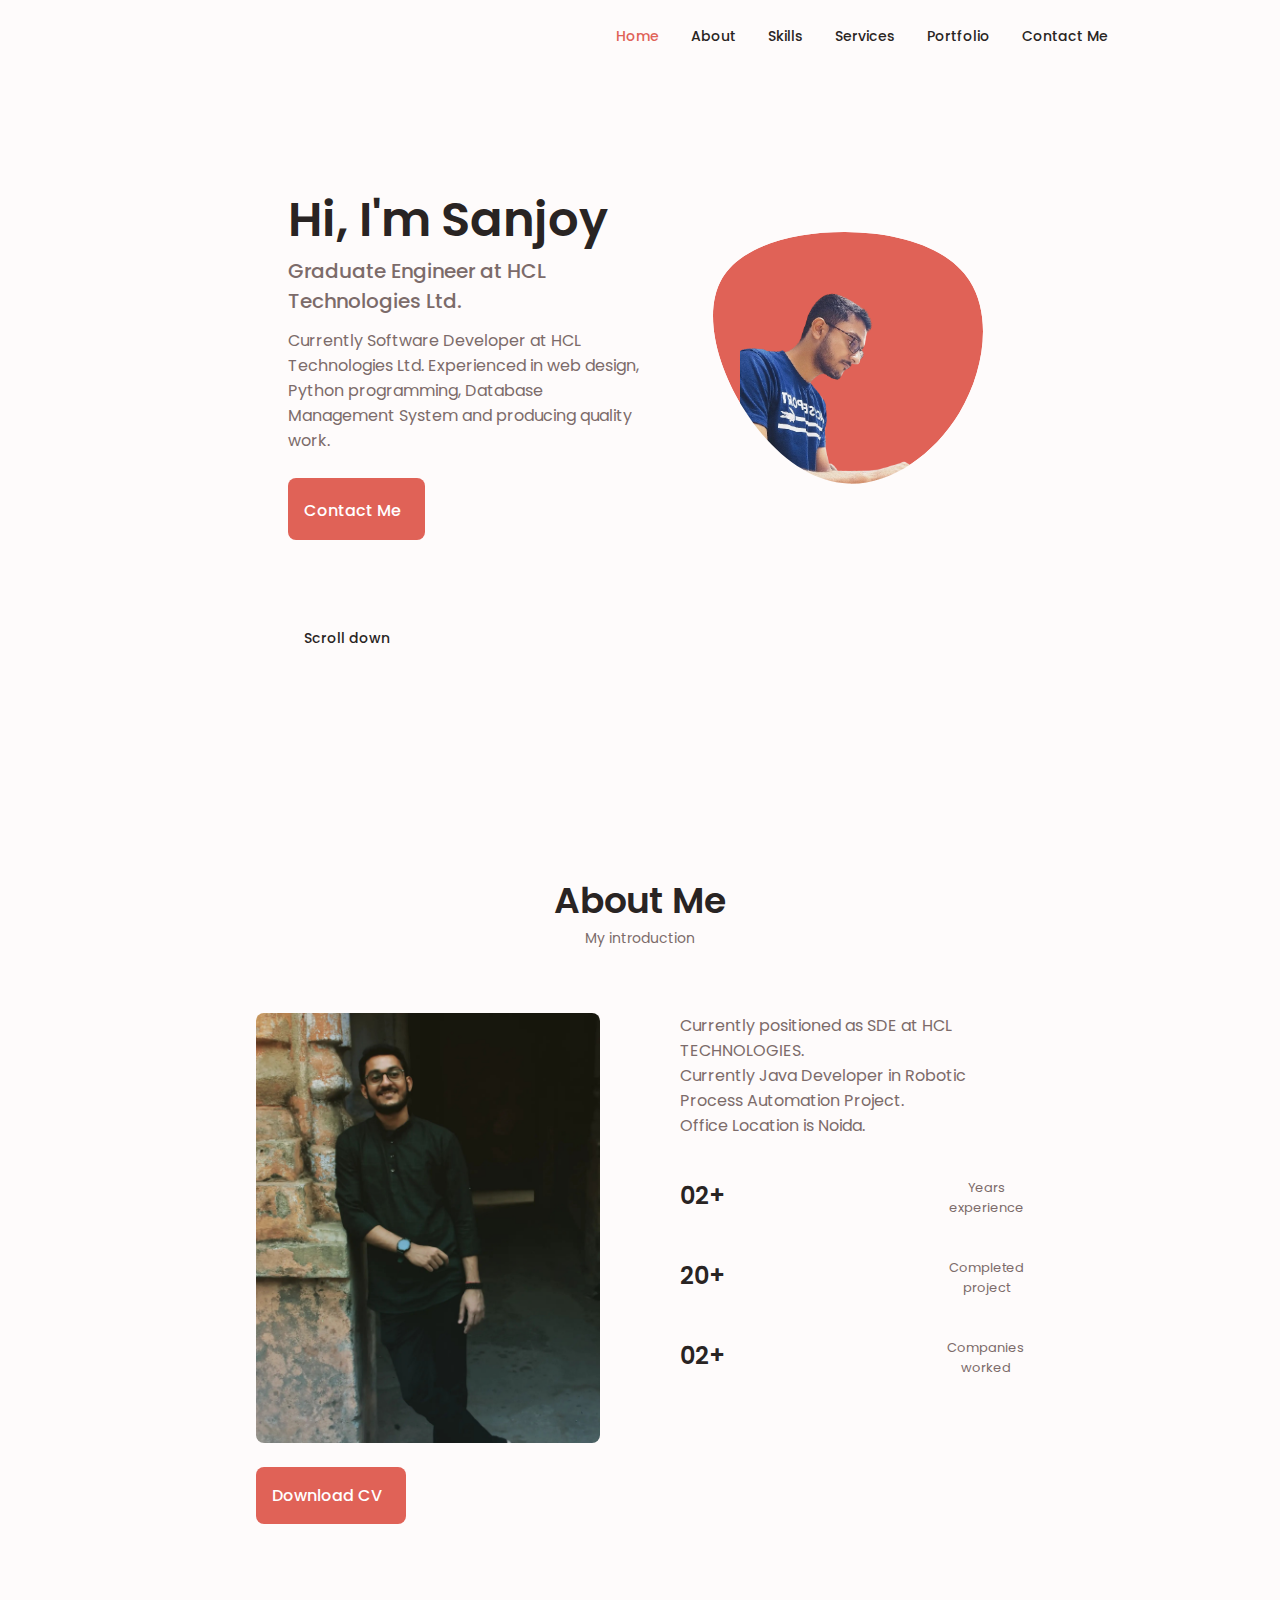
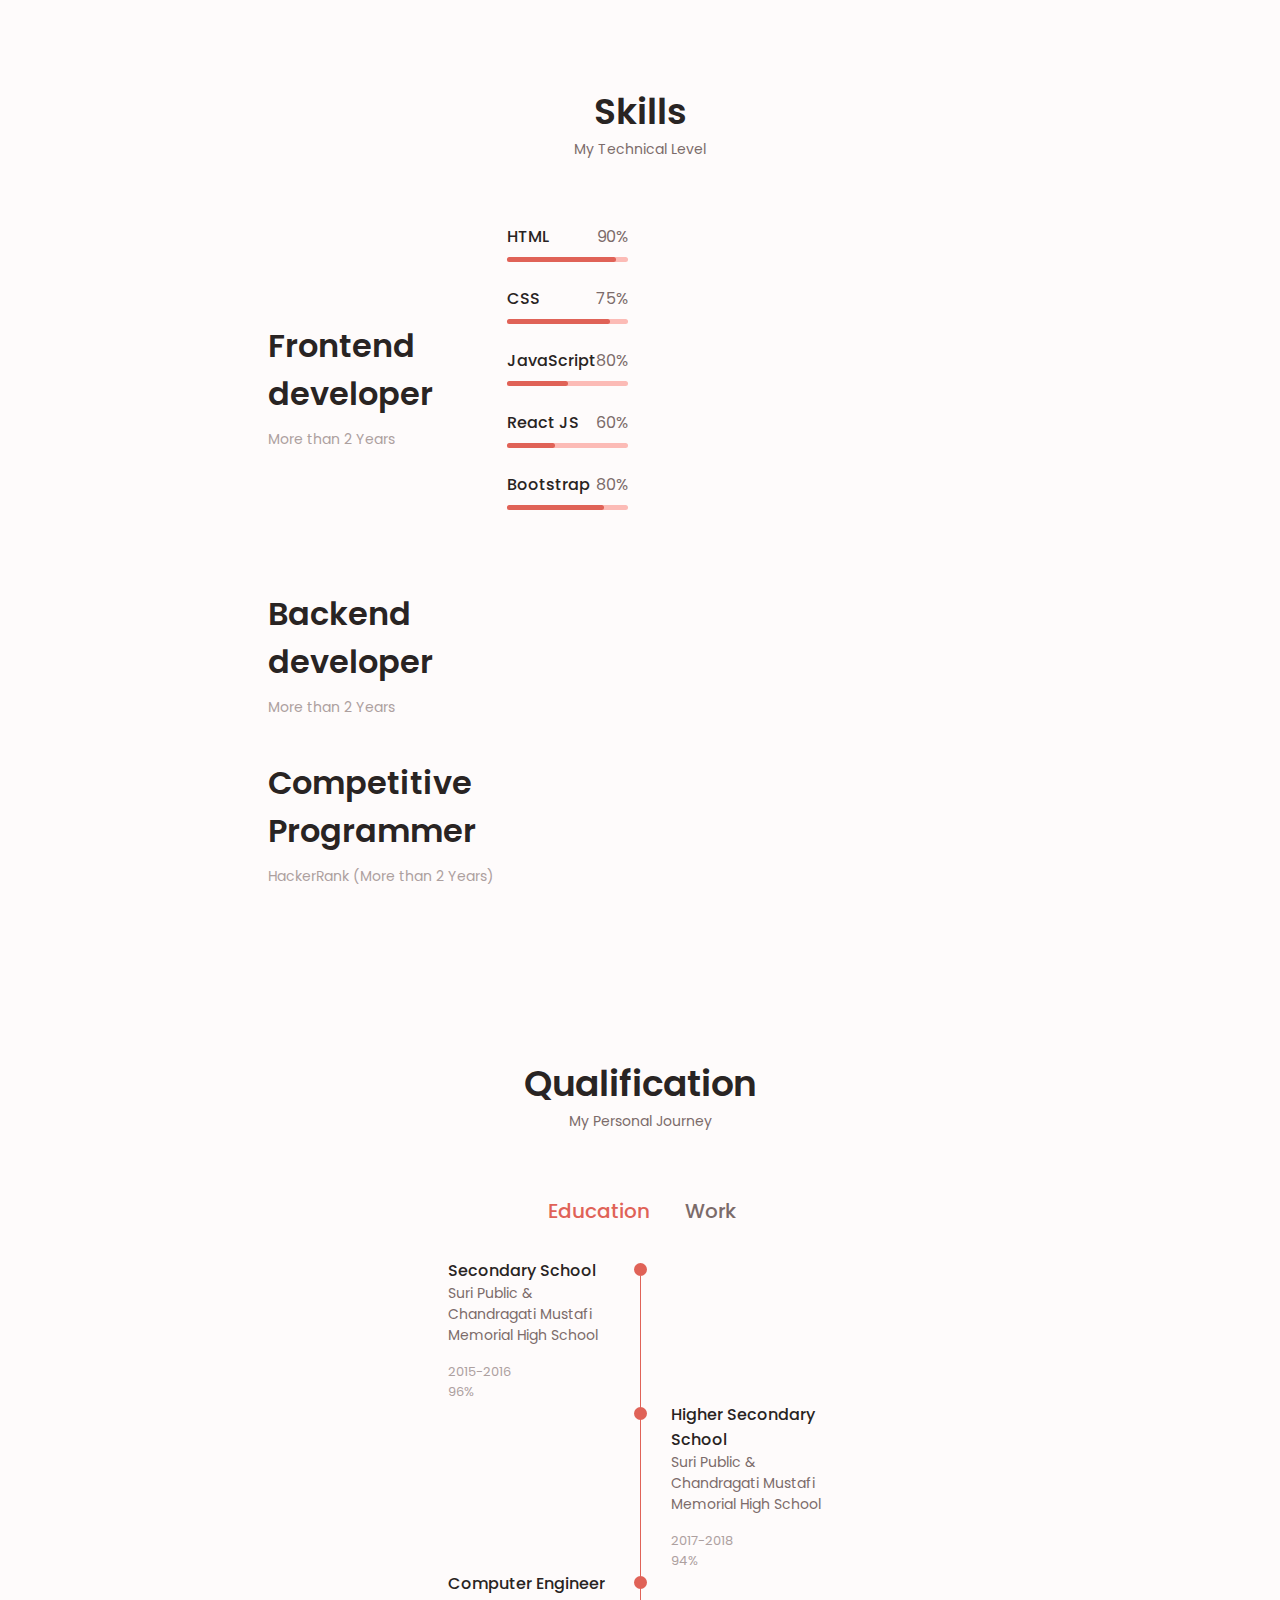
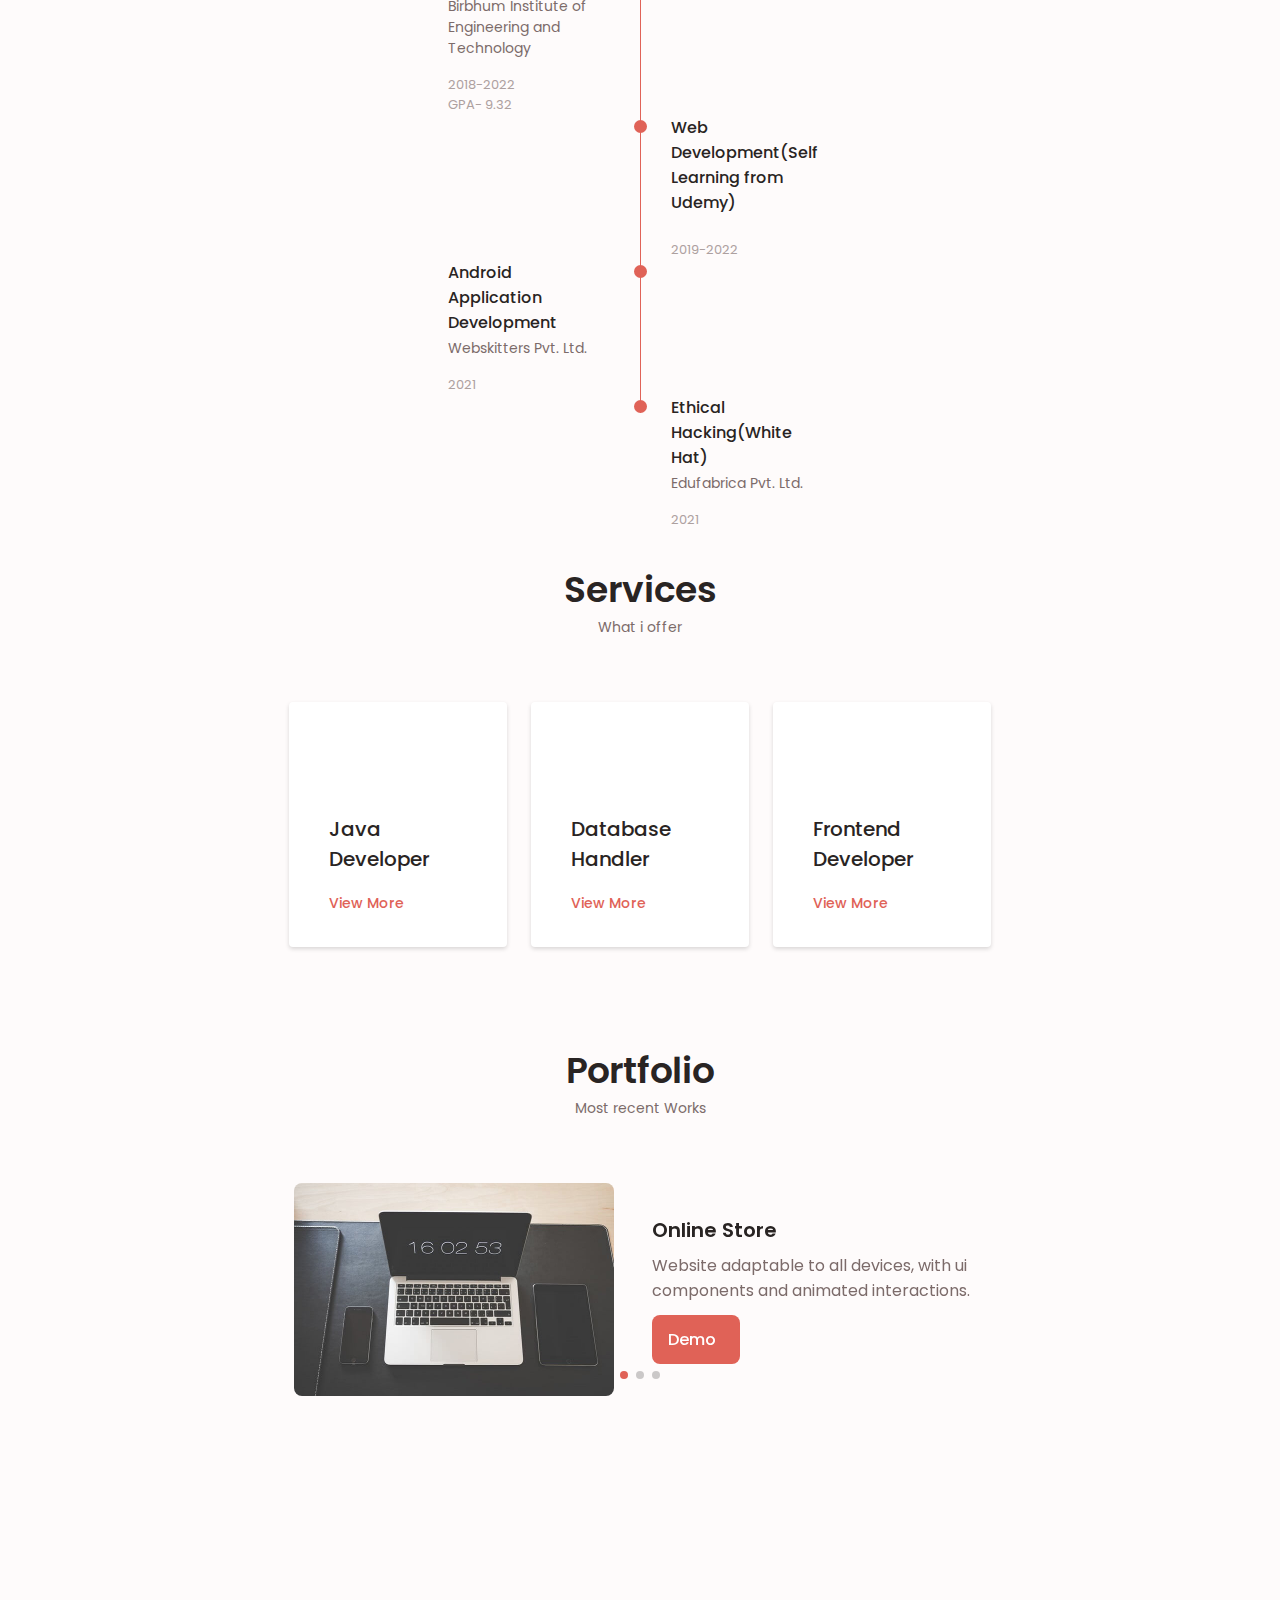
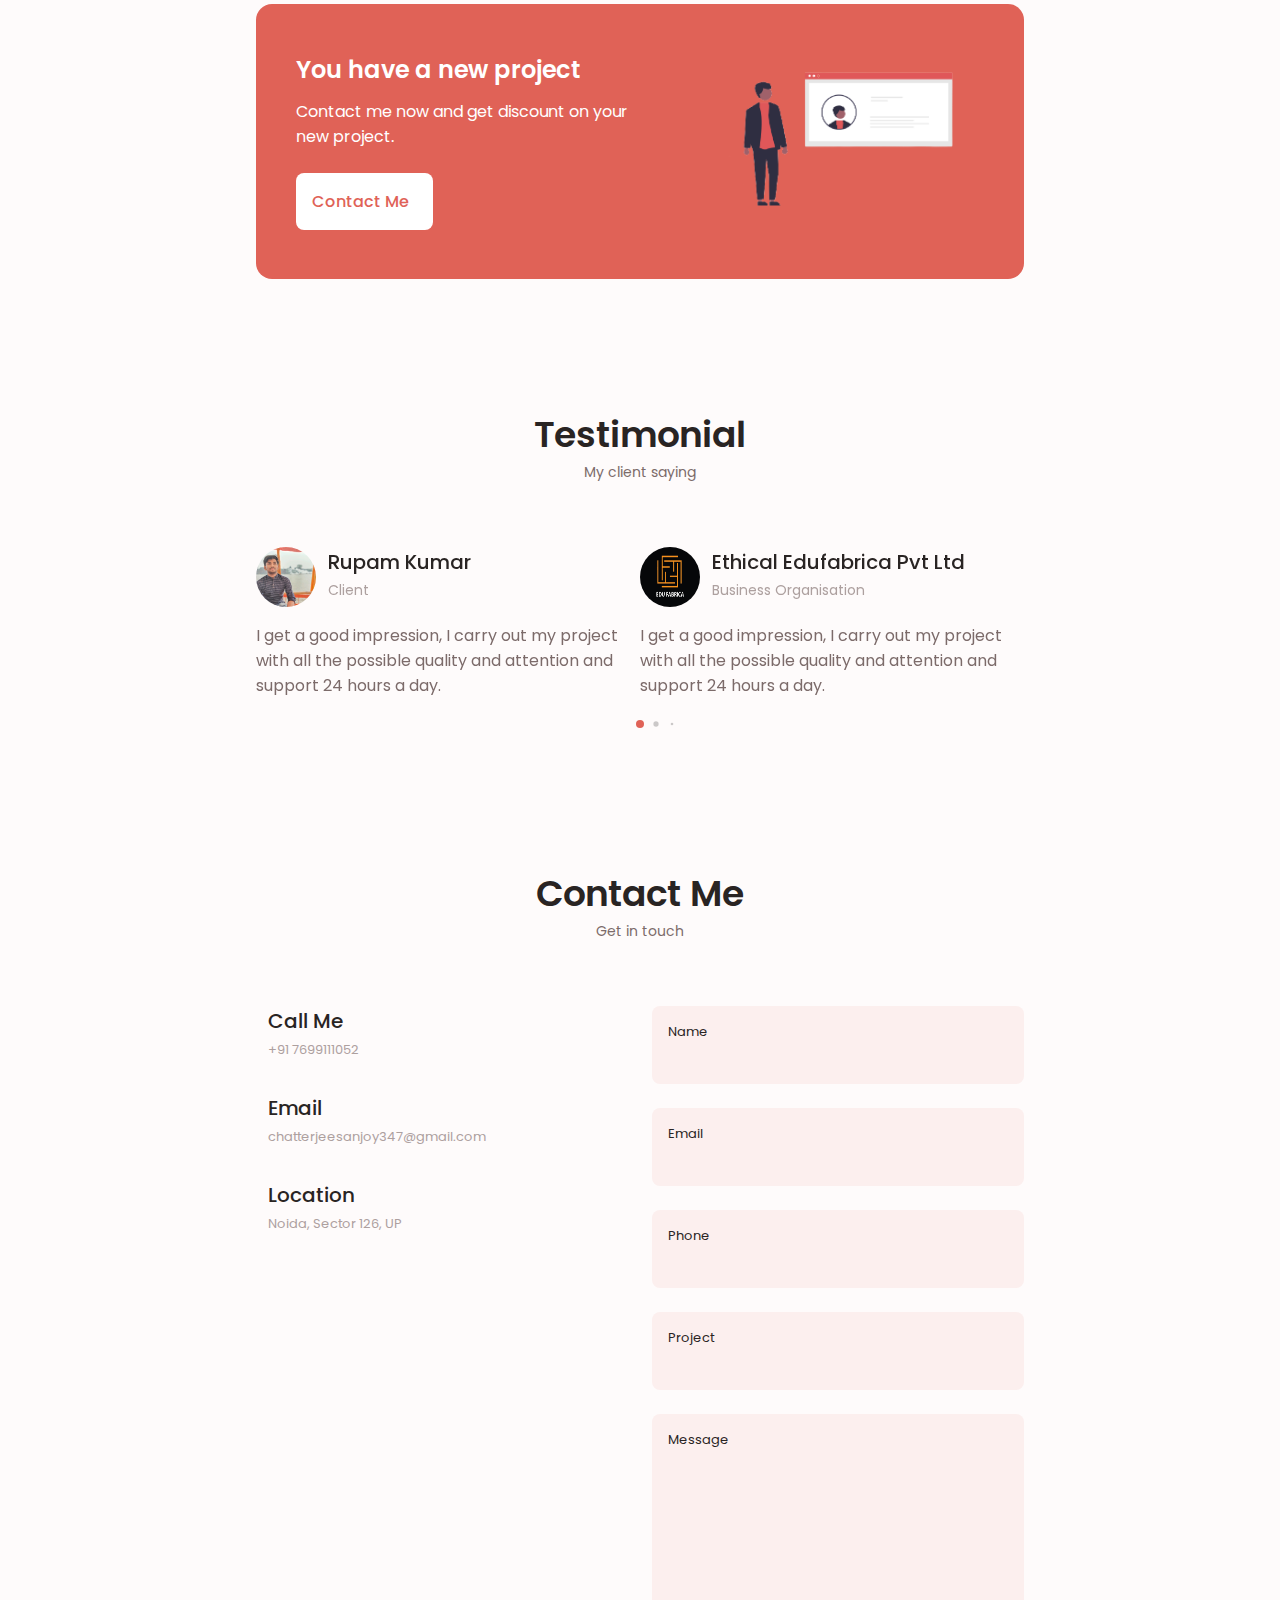
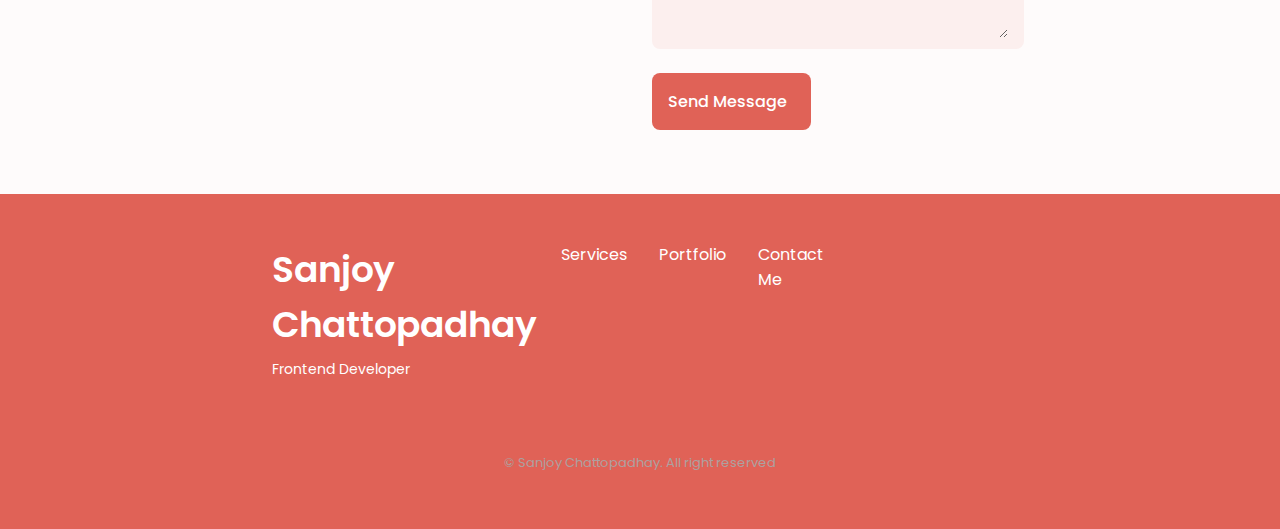
==== index.html @ 33c77e3b "Update index.html" ====
<!DOCTYPE html>
<html lang="en">

<head>
  <meta charset="UTF-8">
  <meta name="viewport" content="width=device-width, initial-scale=1.0">

  <!--==================== UNICONS ====================-->

  <link rel="stylesheet" href="https://unicons.iconscout.com/release/v4.0.0/css/line.css">
  <!--==================== SWIPER CSS ====================-->
  <link rel="stylesheet" href="CSS/swiper-bundle.min.css">

  <!--==================== CSS ====================-->
  <link rel="stylesheet" href="CSS/style.css  ">

  <title>Sanjoy || Portfolio</title>
  <link rel="apple-touch-icon" sizes="180x180" href="/apple-touch-icon.png">
  <link rel="icon" type="image/png" sizes="32x32" href="/favicon-32x32.png">
  <link rel="icon" type="image/png" sizes="16x16" href="/favicon-16x16.png">
  <link rel="manifest" href="/site.webmanifest">
  <link rel="icon" type="image/x-icon" href="Img/favicon2.png">

</head>

<body>
  <!--==================== HEADER ====================-->
  <header class="header" id="header">
    <nav class="nav container">
      <a href="#" class="nav__logo"></a>

      <div class="nav__menu" id="nav-menu">
        <ul class="nav__list grid">
          <li class="nav__item">
            <a href="#home" class="nav__link active-link">
              <i class="uil uil-estate nav__icon"></i>Home
            </a>
          </li>
          <li class="nav__item">
            <a href="#about" class="nav__link">
              <i class="uil uil-user nav__icon"></i>About
            </a>
          </li>
          <li class="nav__item">
            <a href="#skills" class="nav__link">
              <i class="uil uil-file-alt nav__icon"></i>Skills
            </a>
          </li>
          <li class="nav__item">
            <a href="#services" class="nav__link">
              <i class="uil uil-briefcase-alt nav__icon"></i>Services
            </a>
          </li>
          <li class="nav__item">
            <a href="#portfolio" class="nav__link">
              <i class="uil uil-scenery nav__icon"></i> Portfolio
            </a>
          </li>
          <li class="nav__item">
            <a href="#contact" class="nav__link">
              <i class="uil uil-message nav__icon"></i>Contact Me
            </a>
          </li>
        </ul>
        <i class="uil uil-times nav__close" id="nav-close"></i>
      </div>
      <div class="nav__btns">
        <!--Theme change button-->
        <i class="uil uil-moon change-theme" id="theme-button"></i>

        <div class="nav__toggle" id="nav-toggle">
          <i class="uil uil-apps"></i>
        </div>
      </div>
    </nav>

  </header>

  <!--==================== MAIN ====================-->
  <main class="main">
    <!--==================== HOME ====================-->
    <section class="home section" id="home">
      <div class="home__container container grid">
        <div class="home__content grid">
          <div class="home__social">
            <a href="https://www.linkedin.com/in/sanjay-chattopadhyay-390b3a1a6/" target="_blank" class="home__social-icon">
              <i class="uil uil-linkedin-alt"></i>
            </a>

            <a href="https://github.com/Sanjoy-Chattopadhay" target="_blank" class="home__social-icon">
              <i class="uil uil-github-alt"></i>
            </a>
            <a href="https://www.facebook.com/abhik.chattopadhyay.14/" target="_blank" class="home__social-icon">
              <i class="uil uil-facebook"></i>
            </a>
            <a href="https://www.instagram.com/sanjoy_chatterjii/" target="_blank" class="home__social-icon">
              <i class="uil uil-instagram"></i>
            </a>
          </div>

          <div class="home__img">
            <svg class="home__blob" viewBox="0 0 200 187" xmlns="http://www.w3.org/2000/svg" xmlns:xlink="http://www.w3.org/1999/xlink">
              <mask id="mask0" mask-type="alpha">
                <path d="M190.312 36.4879C206.582 62.1187 201.309 102.826 182.328 134.186C163.346 165.547
                                    130.807 187.559 100.226 186.353C69.6454 185.297 41.0228 161.023 21.7403 129.362C2.45775
                                    97.8511 -7.48481 59.1033 6.67581 34.5279C20.9871 10.1032 59.7028 -0.149132 98
                                    0.00163737C136.23 0.303176 174.193 10.857 190.312 36.4879Z" />
              </mask>
              <g mask="url(#mask0)">
                <path d="M190.312 36.4879C206.582 62.1187 201.309 102.826 182.328 134.186C163.346
                                    165.547 130.807 187.559 100.226 186.353C69.6454 185.297 41.0228 161.023 21.7403
                                    129.362C2.45776 97.8511 -7.48481 59.1033 6.67581 34.5279C20.9871 10.1032 59.7028
                                    -0.149132 97.9666 0.00163737C136.23 0.303176 174.193 10.857 190.312 36.4879Z" />
                <image class="home__blob-img" x='20' y='20' href="Img/dp2.png" />
              </g>
            </svg>
          </div>

          <div class="home__data">
            <h1 class="home__title">Hi, I'm Sanjoy</h1>
            <h3 class="home__subtitle">Graduate Engineer at HCL Technologies Ltd.</h3>

            <p class="home__descriotion">Currently Software Developer at HCL Technologies Ltd. Experienced in web design, Python programming, Database Management
              System and producing quality work.</p>
            <br>
            <a href="#contact" class="button button-flex">
              Contact Me<i class="uil uil-message button__icon"></i>
            </a>
          </div>
        </div>

        <div class="home__scroll">
          <a href="#about" class="home__scroll-button button--flex">
            <i class="uil uil-mouse-alt home__scroll-mouse"></i>
            <span class="home__scroll-name">Scroll down</span>
            <i class="uil uil-arrow-down home__scroll-arrow"></i>

          </a>
        </div>

      </div>
    </section>

    <!--==================== ABOUT ====================-->
    <section class="about section" id="about">

      <section class="about section" id="about">
        <h2 class="section__title">About Me</h2>
        <span class="section__subtitle">My introduction</span>

        <div class="about__container container grid">
          <img src="Img/dp4.png" alt="" class="about__img">

          <div class="about__data">

            <p class="about__description">Currently positioned as SDE at <a href: https://www.hcltech.com />HCL TECHNOLOGIES.</a>
              <br>
              Currently Java Developer in Robotic Process Automation Project.
              <br>
              Office Location is Noida.



            </p>
            <!--
                      <p class="about__description"></p>
                      <p class="about__description"></p>
                        <p class="about__description">Experienced in Web development, with extensive knowledge and experience, working in
                            web technologies, Python Programming, C++ programming, Database Manegement System like SQL eg: Oracle, MySQL and noSQL e.g: MongoDB and Ui / Ux design,
                            delivering quality work.</p> -->

            <div class="about__info">
              <span class="about__info-title">02+</span>
              <span class="about__info-name">Years <br> experience</span>
            </div>

            <div class="about__info">
              <span class="about__info-title">20+</span>
              <span class="about__info-name">Completed <br> project</span>
            </div>

            <div class="about__info">
              <span class="about__info-title">02+</span>
              <span class="about__info-name">Companies <br> worked</span>
            </div>
          </div>

          <div class="about__buttons">
            <a download="" href="https://rxresu.me/r/v4nzo5" class="button button--flex">
              Download CV<i class="uil uil-download-alt button__icon"></i>
            </a>
          </div>
        </div>
      </section>


    </section>

    <!--==================== SKILLS ====================-->
    <section class="skills section" id="skills">
      <h2 class="section__title">Skills</h2>
      <span class="section__subtitle">My Technical Level</span>

      <div class="skills__container container grid">
        <div>
          <!--==================== SKILLS 1 ====================-->
          <div class="skills__content skills__open">
            <div class="skills__header">
              <i class="uil uil-brackets-curly skills__icon"></i>

              <div>
                <h1 class="skills__titles">Frontend developer</h1>
                <span class="skills__subtitle">More than 2 Years</span>
              </div>

              <i class="uil uil-angle-down skills__arrow"></i>

              <div class="skills__list grid">
                <div class="skills__data">
                  <div class="skills__titles">
                    <h3 class="skills__name">HTML</h3>
                    <span class="skills__number">90%</span>
                  </div>
                  <div class="skills__bar">
                    <span class="skills__percentage skills__html"></span>
                  </div>
                </div>

                <div class="skills__data">
                  <div class="skills__titles">
                    <h3 class="skills__name">CSS</h3>
                    <span class="skills__number">75%</span>
                  </div>
                  <div class="skills__bar">
                    <span class="skills__percentage skills__css"></span>
                  </div>
                </div>

                <div class="skills__data">
                  <div class="skills__titles">
                    <h3 class="skills__name">JavaScript</h3>
                    <span class="skills__number">80%</span>
                  </div>
                  <div class="skills__bar">
                    <span class="skills__percentage skills__js"></span>
                  </div>
                </div>

                <div class="skills__data">
                  <div class="skills__titles">
                    <h3 class="skills__name">React JS</h3>
                    <span class="skills__number">60%</span>
                  </div>
                  <div class="skills__bar">
                    <span class="skills__percentage skills__react"></span>
                  </div>
                </div>

                <div class="skills__data">
                  <div class="skills__titles">
                    <h3 class="skills__name">Bootstrap</h3>
                    <span class="skills__number">80%</span>
                  </div>
                  <div class="skills__bar">
                    <span class="skills__percentage skills__bootstrap"></span>
                  </div>
                </div>
              </div>
            </div>
          </div>

          <!--==================== SKILLS 2 ====================-->
          <div class="skills__content skills__close">
            <div class="skills__header">
              <i class="uil uil-server-network skills__icon"></i>

              <div>
                <h1 class="skills__titles">Backend developer</h1>
                <span class="skills__subtitle">More than 2 Years</span>
              </div>

              <i class="uil uil-angle-down skills__arrow"></i>

              <div class="skills__list grid">
                <div class="skills__data">
                  <div class="skills__titles">
                    <h3 class="skills__name">Mongo DB</h3>
                    <span class="skills__number">90%</span>
                  </div>
                  <div class="skills__bar">
                    <span class="skills__percentage skills__php"></span>
                  </div>
                </div>

                <div class="skills__data">
                  <div class="skills__titles">
                    <h3 class="skills__name">Node JS(ejs)</h3>
                    <span class="skills__number">50%</span>
                  </div>
                  <div class="skills__bar">
                    <span class="skills__percentage skills__node"></span>
                  </div>
                </div>

                <div class="skills__data">
                  <div class="skills__titles">
                    <h3 class="skills__name">Python</h3>
                    <span class="skills__number">80%</span>
                  </div>
                  <div class="skills__bar">
                    <span class="skills__percentage skills__python"></span>
                  </div>
                </div>

                <div class="skills__data">
                  <div class="skills__titles">
                    <h3 class="skills__name">SQL</h3>
                    <span class="skills__number">80%</span>
                  </div>
                  <div class="skills__bar">
                    <span class="skills__percentage skills__sql"></span>
                  </div>
                </div>
              </div>
            </div>
          </div>

          <!--==================== SKILLS 3 ====================-->
          <div class="skills__content skills__close">
            <div class="skills__header">
              <i class="uil uil-swatchbook skills__icon"></i>

              <div>
                <h1 class="skills__titles">Competitive Programmer</h1>
                <span class="skills__subtitle">HackerRank (More than 2 Years)</span>
              </div>

              <i class="uil uil-angle-down skills__arrow"></i>

              <div class="skills__list grid">
                <div class="skills__data">
                  <div class="skills__titles">
                    <h3 class="skills__name">C</h3>
                    <span class="skills__number">80%</span>
                  </div>
                  <div class="skills__bar">
                    <span class="skills__percentage skills__figma"></span>
                  </div>
                </div>

                <div class="skills__data">
                  <div class="skills__titles">
                    <h3 class="skills__name">C++</h3>
                    <span class="skills__number">90%</span>
                  </div>
                  <div class="skills__bar">
                    <span class="skills__percentage skills__sketch"></span>
                  </div>
                </div>

                <div class="skills__data">
                  <div class="skills__titles">
                    <h3 class="skills__name">Java</h3>
                    <span class="skills__number">80%</span>
                  </div>
                  <div class="skills__bar">
                    <span class="skills__percentage skills__photoshop"></span>
                  </div>
                </div>

                <div class="skills__data">
                  <div class="skills__titles">
                    <h3 class="skills__name">Python</h3>
                    <span class="skills__number">70%</span>
                  </div>
                  <div class="skills__bar">
                    <span class="skills__percentage skills__adobexd"></span>
                  </div>
                </div>
              </div>
            </div>
          </div>

        </div>
      </div>


    </section>

    <!--==================== QUALIFICATION ====================-->
    <section class="qualification section">
      <h2 class="section__title">Qualification</h2>
      <span class="section__subtitle">My Personal Journey</span>

      <div class="qualification__container container">
        <div class="qualification__tabs">
          <div class="qualification__button button--flex qualification__active" data-target='#education'>
            <i class="uil uil-graduation-cap qualification__icon"></i>
            Education
          </div>

          <div class="qualification__button button--flex" data-target="#work">
            <i class="uil uil-briefcase-alt qualification__icon"></i>
            Work
          </div>
        </div>
        <div class="qualification__sections">
          <!--==================== QUALIFICATION CONTENT 1 ====================-->
          <div class="qualification__content qualification__active" data-content id="education">
            <!--==================== QUALIFICATION 1a ====================-->

            <div class="qualification__data">
              <div>
                <h3 class="qualification__title">Secondary School</h3>
                <span class="qualification__subtitle">Suri Public & Chandragati Mustafi Memorial High School</span>
                <div class="qualification__calender">
                  <i class="uil uil-calendar-alt"></i>
                  2015-2016
                  <br>
                  96%
                </div>
              </div>

              <div>
                <span class="qualification__rounder"></span>
                <span class="qualification__line"></span>
              </div>
            </div>

            <!--==================== QUALIFICATION 1b ====================-->

            <div class="qualification__data">
              <div></div>

              <div>
                <span class="qualification__rounder"></span>
                <span class="qualification__line"></span>
              </div>

              <div>
                <h3 class="qualification__title">Higher Secondary School</h3>
                <span class="qualification__subtitle">Suri Public & Chandragati Mustafi Memorial High School</span>
                <div class="qualification__calender">
                  <i class="uil uil-calendar-alt"></i>
                  2017-2018
                  <br>
                  94%
                </div>

              </div>


            </div>

            <!--==================== QUALIFICATION 1c ====================-->

            <div class="qualification__data">
              <div>
                <h3 class="qualification__title">Computer Engineer</h3>
                <span class="qualification__subtitle">Birbhum Institute of Engineering and Technology</span>
                <div class="qualification__calender">
                  <i class="uil uil-calendar-alt"></i>
                  2018-2022
                  <br>
                  GPA- 9.32
                </div>
              </div>

              <div>
                <span class="qualification__rounder"></span>
                <span class="qualification__line"></span>
              </div>
            </div>
            <!--==================== QUALIFICATION 2 ====================-->
            <div class="qualification__data">
              <div></div>

              <div>
                <span class="qualification__rounder"></span>
                <span class="qualification__line"></span>
              </div>

              <div>
                <h3 class="qualification__title">Web Development(Self Learning from Udemy)</h3>
                <span class="qualification__subtitle"></span>
                <div class="qualification__calender">
                  <i class="uil uil-calendar-alt"></i>
                  2019-2022
                </div>
              </div>


            </div>

            <!--==================== QUALIFICATION 3 ====================-->
            <div class="qualification__data">
              <div>
                <h3 class="qualification__title">Android Application Development</h3>
                <span class="qualification__subtitle">Webskitters Pvt. Ltd.</span>
                <div class="qualification__calender">
                  <i class="uil uil-calendar-alt"></i>
                  2021
                </div>
              </div>

              <div>
                <span class="qualification__rounder"></span>
                <span class="qualification__line"></span>
              </div>
            </div>

            <!--==================== QUALIFICATION 4 ====================-->
            <div class="qualification__data">
              <div></div>

              <div>
                <span class="qualification__rounder"></span>
                <!--<span class="qualification__line"></span>-->
              </div>

              <div>
                <h3 class="qualification__title">Ethical Hacking(White Hat)</h3>
                <span class="qualification__subtitle">Edufabrica Pvt. Ltd.</span>
                <div class="qualification__calender">
                  <i class="uil uil-calendar-alt"></i>
                  2021
                </div>
              </div>


            </div>
          </div>

          <!--==================== QUALIFICATION CONTENT 2 ====================-->
          <div class="qualification__content" data-content id="work">
            <!--==================== QUALIFICATION 1 ====================-->
            <div class="qualification__data">
              <div>
                <h3 class="qualification__title">Freelancer</h3>
                <span class="qualification__subtitle">("Seft Financed")</span>
                <div class="qualification__calender">
                  <i class="uil uil-calendar-alt"></i>
                  2019-2021
                </div>
              </div>

              <div>
                <span class="qualification__rounder"></span>
                <span class="qualification__line"></span>
              </div>
            </div>
            <!--==================== QUALIFICATION 2 ====================-->
            <div class="qualification__data">
              <div></div>

              <div>
                <span class="qualification__rounder"></span>
                <span class="qualification__line"></span>
              </div>

              <div>
                <h3 class="qualification__title">Web Developer</h3>
                <span class="qualification__subtitle">UpWork Project</span>
                <div class="qualification__calender">
                  <i class="uil uil-calendar-alt"></i>
                  2021
                </div>
              </div>


            </div>

            <!--==================== QUALIFICATION 3 ====================-->
            <div class="qualification__data">
              <div>
                <h3 class="qualification__title">Teaching Intern</h3>
                <span class="qualification__subtitle">JYCSM, Suri</span>
                <div class="qualification__calender">
                  <i class="uil uil-calendar-alt"></i>
                  2021
                </div>
              </div>

              <div>
                <span class="qualification__rounder"></span>
                <span class="qualification__line"></span>
              </div>
            </div>
            <!--==================== QUALIFICATION 4 ====================-->
            <div class="qualification__data">
              <div></div>

              <div>
                <span class="qualification__rounder"></span>
                <span class="qualification__line"></span>
              </div>

              <div>
                <h3 class="qualification__title">HCL Technologies</h3>
                <span class="qualification__subtitle">SDE</span>
                <div class="qualification__calender">
                  <i class="uil uil-calendar-alt"></i>
                  2022
                </div>
              </div>


            </div>





          </div>
        </div>
      </div>
    </section>

    <!--==================== SERVICES ====================-->
    <section class="services sect ion" id="services">
      <h2 class="section__title">Services</h2>
      <span class="section__subtitle">What i offer</span>

      <div class="services__container container grid">
        <!--==================== SERVICES 1 ====================-->
        <!-- <div class="services__content">
          <div>
            <i class="uil uil-web-grid services__icon"></i>
            <h3 class="services__title">Ui/Ux <br> Designer</h3>
          </div>

          <span class="button button--flex button--small button--link services__button">
            View More
            <i class="uil uil-arrow-right button__icon"></i>
          </span>

          <div class="services__modal">
            <div class="services__modal-content">
              <h4 class="services__modal-title">Ui/Ux <br> Designer</h4>
              <i class="uil uil-times services__modal-close"></i>

              <ul class="services__modal-services grid">
                <li class="services__modal-service">
                  <i class="uil uil-check-circle services__modal-icon"></i>
                  <p>I develop the user interface.</p>
                </li>

                <li class="services__modal-service">
                  <i class="uil uil-check-circle services__modal-icon"></i>
                  <p>Web page development.</p>
                </li>

                <li class="services__modal-service">
                  <i class="uil uil-check-circle services__modal-icon"></i>
                  <p>I manage Database and Servers</p>
                </li>

                <li class="services__modal-service">
                  <i class="uil uil-check-circle services__modal-icon"></i>
                  <p>I make wireframes for websites and Applications</p>
                </li>
              </ul>
            </div>
          </div>
        </div> -->


        

                <!--==================== SERVICES 1 ====================-->

<div class="services__content">
  <div>
    <i class="uil uil-pen services__icon"></i>
    <h3 class="services__title">Java <br> Developer</h3>
  </div>

  <span class="button button--flex button--small button--link services__button">
    View More
    <i class="uil uil-arrow-right button__icon"></i>
  </span>

  <div class="services__modal">
    <div class="services__modal-content">
      <h4 class="services__modal-title">Java <br> Developer</h4>
      <i class="uil uil-times services__modal-close"></i>

      <ul class="services__modal-services grid">
        <li class="services__modal-service">
          <i class="uil uil-check-circle services__modal-icon"></i>
          <p>I am a Spring boot developer</p>
        </li>

        <li class="services__modal-service">
          <i class="uil uil-check-circle services__modal-icon"></i>
          <p>Know J2EE development as well as Dynamic Web Projects.</p>
        </li>

        <li class="services__modal-service">
          <i class="uil uil-check-circle services__modal-icon"></i>
          <p>I create CRUD Applications with Maven dependencies</p>
        </li>

        <li class="services__modal-service">
          <i class="uil uil-check-circle services__modal-icon"></i>
          <p>I deploy with docker, jboss, tomcat for deployment.</p>
        </li>
      </ul>
    </div>
  </div>
</div>
        <!--==================== SERVICES 2 ====================-->
        <div class="services__content">
          <div>
            <i class="uil uil-web-grid services__icon"></i>
            <h3 class="services__title">Database <br> Handler</h3>
          </div>

          <span class="button button--flex button--small button--link services__button">
            View More
            <i class="uil uil-arrow-right button__icon"></i>
          </span>

          <div class="services__modal">
            <div class="services__modal-content">
              <h4 class="services__modal-title">Database <br> Handler</h4>
              <i class="uil uil-times services__modal-close"></i>

              <ul class="services__modal-services grid">
                <li class="services__modal-service">
                  <i class="uil uil-check-circle services__modal-icon"></i>
                  <p>I create Stored Procedures.</p>
                </li>

                <li class="services__modal-service">
                  <i class="uil uil-check-circle services__modal-icon"></i>
                  <p>Know Hybernate and JP to POJ conversion using Rest.</p>
                </li>

                <li class="services__modal-service">
                  <i class="uil uil-check-circle services__modal-icon"></i>
                  <p>I manage Database and Servers</p>
                </li>

              </ul>
            </div>
          </div>
        </div>

        <!--==================== SERVICES 3 ====================-->
        <div class="services__content">
          <div>
            <i class="uil uil-arrow services__icon"></i>
            <h3 class="services__title">Frontend <br> Developer</h3>
          </div>

          <span class="button button--flex button--small button--link services__button">
            View More
            <i class="uil uil-arrow-right button__icon"></i>
          </span>

          <div class="services__modal">
            <div class="services__modal-content">
              <h4 class="services__modal-title">Frontend <br> Developer</h4>
              <i class="uil uil-times services__modal-close"></i>

              <ul class="services__modal-services grid">
                <li class="services__modal-service">
                  <i class="uil uil-check-circle services__modal-icon"></i>
                  <p>I develop the user interface.</p>
                </li>

                <li class="services__modal-service">
                  <i class="uil uil-check-circle services__modal-icon"></i>
                  <p>Web page development.</p>
                </li>

                <li class="services__modal-service">
                  <i class="uil uil-check-circle services__modal-icon"></i>
                  <p>I manage Database and Servers</p>
                </li>

                <li class="services__modal-service">
                  <i class="uil uil-check-circle services__modal-icon"></i>
                  <p>I make wireframes for websites and Applications</p>
                </li>
              </ul>
            </div>
          </div>
        </div>


<!--==================== SERVICES END====================-->

      </div>

    </section>

    <!--==================== PORTFOLIO ====================-->
    <section class="portfolio section" id="portfolio">
      <h2 class="section__title">Portfolio</h2>
      <span class="section__subtitle">Most recent Works</span>

      <div class="portfolio__container container swiper mySwiper">
        <div class="swiper-wrapper">

          <!--==================== PORTFOLIO 3 ====================-->
          <div class="portfolio__content grid swiper-slide">
            <img src="Img/portfolio3.jpg" alt="" class="portfolio__img">

            <div class="portfolio__data">
              <h3 class="portfolio__title">Online Store</h3>
              <p class="portfolio__description">Website adaptable to all devices, with ui components and
                animated interactions.</p>
              <a href="#" class="button button--flex button--small portfolio__button">
                Demo
                <i class="uil uil-arrow-right button__icon"></i>
              </a>

            </div>
          </div>
          <!--==================== PORTFOLIO 1 ====================-->

          <div class="portfolio__content grid swiper-slide">
            <img src="Img/portfolio1.jpg" alt="" class="portfolio__img">

            <div class="portfolio__data">
              <h3 class="portfolio__title">Morden Website</h3>
              <p class="portfolio__description">Website adaptable to all devices, with ui components and
                animated interactions.</p>
              <a href="#" class="button button--flex button--small portfolio__button">
                Demo
                <i class="uil uil-arrow-right button__icon"></i>
              </a>

            </div>
          </div>

          <!--==================== PORTFOLIO 2 ====================-->
          <div class="portfolio__content grid swiper-slide">
            <img src="Img/portfolio2.jpg" alt="" class="portfolio__img">

            <div class="portfolio__data">
              <h3 class="portfolio__title">Brand Design</h3>
              <p class="portfolio__description">Website adaptable to all devices, with ui components and
                animated interactions.</p>
              <a href="#" class="button button--flex button--small portfolio__button">
                Demo
                <i class="uil uil-arrow-right button__icon"></i>
              </a>

            </div>
          </div>


        </div>

        <!--Add Arrows-->
        <div class="swiper-button-next">
          <i class="uil uil-angle-right-b swiper-portfolio-icon"></i>
        </div>
        <div class="swiper-button-prev">
          <i class="uil uil-angle-left-b swiper-portfolio-icon"></i>
        </div>

        <!--Add Pagination-->
        <div class="swiper-pagination"></div>
      </div>
    </section>

    <!--==================== PROJECT IN MIND ====================-->
    <section class="project section">
      <div class="project__bg">
        <div class="project__container container grid">
          <div class="project___data">
            <h2 class="project__title">You have a new project</h2>
            <p class="project__description">Contact me now and get discount on your new project.</p>
            <a href="#contact" class="button button--flex button--white">
              Contact Me
              <i class="uil uil-message project__icon button__icon"></i>
            </a>
          </div>

          <img src="Img/project.png" alt="" class="project__img">
          <br>
        </div>
      </div>

    </section>

    <!--==================== TESTIMONIAL ====================-->
    <section class="testimonial section">
      <h2 class="section__title">Testimonial</h2>
      <span class="section__subtitle">My client saying</span>

      <div class="testimonial__container container swiper mySwiper">
        <div class="swiper-wrapper">
          <!--==================== TESTIMONIAL 1 ====================-->
          <div class="testimonial__content swiper-slide">
            <div class="testimonial__data">
              <div class="testimonial__header">
                <img src="Img/testimonial.png" alt="" class="testimonial__img">

                <div>
                  <h3 class="testimonial__name">Rupam Kumar</h3>
                  <span class="testimonial__client">Client</span>
                </div>
              </div>

              
            </div>

            <p class="testimonial__description">
              I get a good impression, I carry out my project with all the possible quality and attention
              and support 24 hours a day.
            </p>
          </div>
          <!--==================== TESTIMONIAL 2 ====================-->
          <div class="testimonial__content swiper-slide">
            <div class="testimonial__data">
              <div class="testimonial__header">
                <img src="Img/edufarica.jpg" alt="" class="testimonial__img">

                <div>
                  <h3 class="testimonial__name">Ethical Edufabrica Pvt Ltd</h3>
                  <span class="testimonial__client">Business Organisation</span>
                </div>
              </div>

             
            </div>

            <p class="testimonial__description">
              I get a good impression, I carry out my project with all the possible quality and attention
              and support 24 hours a day.
            </p>
          </div>

          <!--==================== TESTIMONIAL 3 ====================-->
          <div class="testimonial__content swiper-slide">
            <div class="testimonial__data">
              <div class="testimonial__header">
                <img src="Img/Rajkumar_testimonial.png" alt="" class="testimonial__img">

                <div>
                  <h3 class="testimonial__name">Rajkumar Gothi</h3>
                  <span class="testimonial__client">Collegue</span>
                </div>
              </div>

             
            </div>

            <p class="testimonial__description">
              Worderful experience working with him. He has a Good knowledge and Skills in his field. Hoping to work more in future.
            </p>
          </div>
        </div>

         <!-- ==================== TESTIMONIAL 4 ====================
         <div class="testimonial__content swiper-slide">
          <div class="testimonial__data">
            <div class="testimonial__header">
              <img src="Img/edufarica.jpg" alt="" class="testimonial__img">

              <div>
                <h3 class="testimonial__name">Priyasha Samanta</h3>
                <span class="testimonial__client">Collegue</span>
              </div>
            </div>

           
          </div>

          <p class="testimonial__description">
            It's been a pleasure with him. He has an amazing knowledge and Skills in his field. Will be honored to work more in future.
          </p>
        </div>
      </div> -->

        <!--Add Pagination-->
        <div class="swiper-pagination swiper-pagination-testimonal"></div>
      </div>
    </section>

    <!--==================== CONTACT ME ====================-->
    <section class="contact section" id="contact">
      <h2 class="section__title">Contact Me</h2>
      <span class="section__subtitle">Get in touch</span>

      <div class="contact__container container grid">
        <div>
          <div class="contact__information">
            <i class="uil uil-phone contact__icon"></i>



            <div>
              <a href="tel:+7699111052">
                <h3 class="contact__title">Call Me</h3>
                <span class="contact__subtitle">+91 7699111052</span>
              </a>
            </div>
          </div>

          <div class="contact__information">

            <i class="uil uil-envelope contact__icon"></i>
            <div>

              <a href="mailto:chatterjeesanjoy347@gmail.com?subject = Feedback&body = Message">

                <span class="contact__subtitle">
                  <h3 class="contact__title">Email</h3>
                </span>
              </a>

              <a href="mailto:chatterjeesanjoy347@gmail.com?subject = Feedback&body = Message">
                <span class="contact__subtitle">chatterjeesanjoy347@gmail.com</span>
              </a>
            </div>
          </div>

          <div class="contact__information">
                <i class="uil uil-map-marker contact__icon"></i>
            <div>
              <a href="https://www.google.com/maps/place/HCL+Technologies/@28.5374053,77.3407271,17z/data=!3m1!4b1!4m5!3m4!1s0x390ce67087435c5f:0x7d6bacb498d0e642!8m2!3d28.5374053!4d77.3429158">


                <h3 class="contact__title">Location</h3>
                <span class="contact__subtitle">Noida, Sector 126, UP</span>
              </a>
            </div>
          </div>
        </div>





        <form action="New Text Document.txt" id="GFG" method="POST" class="contact__form grid">
          <div class="contact__inputs grid">
            <div class="contact__content">
              <label for="name" class="contact__label">Name</label>
              <input type="text" class="contact__input" name="name">
            </div>

            <div class="contact__content">
              <label for="email" class="contact__label">Email</label>
              <input type="email" class="contact__input" name="email">
            </div>

            <div class="contact__content">
              <label for="phone" class="contact__label">Phone</label>
              <input type="number" class="contact__input" maxlength="14" name="phone">
            </div>

            <div class="contact__content">
              <label for="project" class="contact__label">Project</label>
              <input type="text" class="contact__input" name="project">
            </div>

            <div class="contact__content">
              <label for="message" class="contact__label">Message</label>
              <textarea name="message" id="" cols="0" rows="7" class="contact__input"></textarea>
            </div>

            <div>
              <a href="mailto:chatterjeesanjoy347@gmail.com?subject = Feedback&body = Message" type="submit" id="submit" class="button button--flex">
                Send Message
                <i class="uil uil-message button__icon"></i>
              </a>
            </div>
          </div>
        </form>
      </div>
    </section>
  </main>

  <!--==================== FOOTER ====================-->
  <footer class="footer">
    <div class="footer__bg">
      <div class="footer__container container grid">
        <div>
          <h1 class="footer__title">Sanjoy Chattopadhay</h1>
          <span class="footer__subtitle">Frontend Developer</span>
        </div>

        <ul class="footer__links">
          <li>
            <a href="#services" class="footer__link">Services</a>
          </li>

          <li>
            <a href="#portfolio" class="footer__link">Portfolio</a>
          </li>

          <li>
            <a href="#contact" class="footer__link">Contact Me</a>
          </li>
        </ul>

        <div class="footer__socials">
          <a href="https://www.facebook.com/abhik.chattopadhyay.14/" target="_blank" class="footer__social">
            <i class="uil uil-facebook-f"></i>
          </a>

          <a href="https://www.instagram.com/sanjoy_chatterjii/" target="_blank" class="footer__social">
            <i class="uil uil-instagram"></i>
          </a>

          <a href="https://twitter.com/Sanjoychattopa7" target="_blank" class="footer__social">
            <i class="uil uil-twitter-alt"></i>
          </a>
        </div>
      </div>

      <p class="footer__copy">&#169; Sanjoy Chattopadhay. All right reserved</p>
    </div>
  </footer>

  <!--==================== SCROLL TOP ====================-->
  <a href="#" class="scrollup" id="scroll-up">
    <i class="uil uil-arrow-up scrollup__icon"></i>
  </a>

  <!--==================== SWIPER JS ====================-->
  <script src="JS/swiper-bundle.min.js"></script>

  <!--==================== MAIN JS ====================-->
  <script src="JS/main.js"></script>

  <!--Form Connection-->
  <script>
    let submitbutton = document.getElementById("submit");
    submitbutton.addEventListener("click", function() {
      document.getElementById("GFG").submit();
    })
  </script>
</body>

</html>
---- CSS/style.css ----
/*==================== GOOGLE FONTS ====================*/
@import url('https://fonts.googleapis.com/css2?family=Poppins:wght@400;500;600&display=swap');

/*==================== VARIABLES CSS ====================*/
:root {
    --header-height: 3rem;

    /*========== Colors ==========*/
    /* Change favorite color */
    --hue-color: 365; /*Purple 250 - Green 142 - Blue 230 - Pink 340*/

    /* HSL color mode */
    --first-color: hsl(var(--hue-color), 69%, 61%);
    --first-color-second: hsl(var(--hue-color), 69%, 61%);
    --first-color-alt: hsl(var(--hue-color), 57%, 53%);
    --first-color-lighter: hsl(var(--hue-color), 92%, 85%);
    --title-color: hsl(var(--hue-color), 8%, 15%);
    --text-color: hsl(var(--hue-color), 8%, 45%);
    --text-color-light: hsl(var(--hue-color), 8%, 65%);
    --input-color: hsl(var(--hue-color), 70%, 96%);
    --body-color: hsl(var(--hue-color), 60%, 99%);
    --container-color: #fff ;
    --scroll-bar-color: hsl(var(--hue-color), 12%, 90%);
    --scroll-thumb-color: hsl(var(--hue-color), 12%, 80%);

    /*========== Font and typography ==========*/
    --body-font: 'Poppins', sans-serif;;

    /* .5rem = 8px, 1rem = 16px, 1.5rem = 24px ... */
    --big-font-size: 2rem;
    --h1-font-size: 1.5rem;
    --h2-font-size: 1.25rem;
    --h3-font-size: 1.125rem;
    --normal-font-size: .938rem;
    --small-font-size: .813rem;
    --smaller-font-size: .75rem;

    /*========== Font weight ==========*/
    --font-medium: 500;
    --font-semi-bold: 600;

    /*========== Margenes Bottom ==========*/
    /* .25rem = 4px, .5rem = 8px, .75rem = 12px ... */
    --mb-0-25: .25rem;
    --mb-0-5: .5rem;
    --mb-0-75: .75rem;
    --mb-1: 1rem;
    --mb-1-5: 1.5rem;
    --mb-2: 2rem;
    --mb-2-5: 2.5rem;
    --mb-3: 3rem;

    /*========== z index ==========*/
    --z-tooltip: 10;
    --z-fixed: 100;
    --z-modal: 1000;
}

/* Font size for large devices */
@media screen and (min-width: 968px) {
    :root {
        --big-font-size: 3rem;
        --h1-font-size: 2.25rem;
        --h2-font-size: 1.5rem;
        --h3-font-size: 1.25rem;
        --normal-font-size: 1rem;
        --small-font-size: .875rem;
        --smaller-font-size: .813rem;
    }
}

/*========== Variables Dark theme ==========*/
body.dark-theme{
    /* HSL color mode */
    --first-color-second: hsl(var(--hue-color), 30%, 8%);
    --title-color: hsl(var(--hue-color), 8%, 95%);
    --text-color: hsl(var(--hue-color), 8%, 75%);
    --input-color: hsl(var(--hue-color), 29%, 16%);
    --body-color: hsl(var(--hue-color), 28%, 12%);
    --container-color: hsl(var(--hue-color), 29%, 16%) ;
    --scroll-bar-color: hsl(var(--hue-color), 12%, 48%);
    --scroll-thumb-color: hsl(var(--hue-color), 12%, 36%);

}

/*========== Button Dark/Light ==========*/
.nav__btns{
    display: flex;
    align-items: center;
}

.change-theme{
    font-size: 1.25rem;
    color: var(--title-color);
    margin-right: var(--mb-1);
    cursor: pointer;
}

.change-theme:hover{
    color: var(--first-color);
}
/*==================== BASE ====================*/
*{
    box-sizing: border-box;
    padding: 0;
    margin: 0;
}

html{
    scroll-behavior: smooth;
}

body{
    margin: 0 0 var(--header-height) 0;
    font-family: var(--body-font);
    font-size: var(--normal-font-size);
    background-color: var(--body-color);
    color: var(--text-color);
}

h1,h2,h3,h4{
    color: var(--title-color);
    font-weight: var(--font-semi-bold);
}

ul{
    list-style: none;
}

a{
    text-decoration: none;
}

img{
    max-width: 100%;
    height: auto;
}


/*==================== REUSABLE CSS CLASSES ====================*/
.section{
    padding: 2rem 0 4rem;
}

.section__title{
    font-size: var(--h1-font-size);
}

.section__subtitle{
    display: block;
    font-size: var(--small-font-size);
    margin-bottom: var(--mb-3);  
}

.section__title,
.section__subtitle{
    text-align: center;
}

/*==================== LAYOUT ====================*/
.container{
    max-width: 768px;
    margin-left: var(--mb-1-5);
    margin-right: var(--mb-1-5);
}

.grid{
    display: grid;
    gap: 1.5rem;   
}

.header{
    width: 100%;
    position: fixed;
    bottom: 0;
    left: 0;
    z-index: var(--z-fixed);
    background-color: var(--body-color);
}

   
/*==================== NAV ====================*/
.nav{
    max-width: 968px;
    height: var(--header-height); 
    display: flex;
    justify-content: space-between;
    align-items: center;
}

.nav__logo,
.nav__toggle{
    color: var(--title-color);
    font-weight: var(--font-medium);
}

.nav__logo:hover{
    color: var(--first-color);
}

.nav__toggle{
    font-size: 1.1rem;
    cursor: pointer;
}

.nav__toggle:hover{
    color: var(--first-color);
}


@media screen and (max-width: 767px){
    .nav__menu{
        position: fixed;
        bottom: -100%;
        left: 0;
        width: 100%;
        background-color: var(--body-color);
        padding: 2rem 1.5rem 4rem;
        box-shadow: 0 -1px 4px rgba(0,0,0,.15);
        border-radius: 1.5rem 1.5rem 0 0;
        transition: .3s;
    }
    
}

.nav__list{
    grid-template-columns: repeat(3, 1fr);
    gap: 2rem;
}

.nav__link{
    display: flex;
    flex-direction: column;
    align-items: center;
    font-size: var(--small-font-size);
    color: var(--title-color);
    font-weight: var(--font-medium);
}

.nav__link:hover{
    color: var(--first-color);
}

.nav__icon{
    font-size: 1.2rem;
}

.nav__close{
    position: absolute;
    right: 1.3rem;
    bottom: .5rem;
    font-size: 1.5rem;
    cursor: pointer;
    color: var(--first-color);
}

.nav__close:hover{
    color: var(--first-color-alt);
}

/* show menu */
.show-menu{
    bottom: 0;
}

/* Active link */
.active-link{
    color: var(--first-color);
}

/* Change background header */
.scroll__header{
    box-shadow: 0 -1px 4px rgba(0,0,0,.15);
}

/*==================== HOME ====================*/
.home__container{
    gap: 1rem;
}

.home__content{
    grid-template-columns: .5fr 3fr;
    padding-top: 3.5rem;
    align-items: center ;
}

.home__social{
    display: grid;
    grid-template-columns: max-content;
    row-gap: 1rem;
}

.home__social-icon{
    font-size: 1.25rem;
    color: var(--first-color);
}

.home__social-icon:hover{
   color: var(--first-color-alt);    
}

.home__blob{
    width: 200px;
    fill: var(--first-color)
}

.home__blob-img{
    width: 200px;
}

.home__data{
    grid-column: 1/3;
}

.home__title{
    font-size: var(--big-font-size);
}

.home__subtitle{
    font-size: var(--h3-font-size);
    color: var(--text-color);
    font-weight: var(--font-medium);
    margin-bottom: var(--mb-0-75);
}

.home__description{
    margin-bottom: var(--mb-2);
}

.home__scroll{
    display: none;
}

.home__scroll-button{
    color: var(--first-color);
    transition: .3s;
}

.home__scroll-button:hover{
    transform: translateY(.25rem);
}

.home__scroll-mouse{
    font-size: 2rem;
}

.home__scroll-name{
    font-size: var(--small-font-size);
    color: var(--title-color);
    font-weight: var(--font-medium);
    margin-right: var(--mb-0-25);
}

.home__scroll-arrow{
    font-size: 1.25rem;
}
/*==================== BUTTONS ====================*/
.button{
    display: inline-block;
    background-color: var(--first-color);
    color: #fff;
    padding: 1rem;
    border-radius: .5rem;
    font-weight: var(--font-medium);
}

.button:hover{
    background-color: var(--first-color-alt);
}

.button__icon{
    font-size: 1.25rem;
    margin-left: var(--mb-0-5);
    transition: .3s;
}

.button--white{
    background-color: #fff;
    color: var(--first-color);
}

.button--white:hover{
    background-color: #fff;
}
.button--flex{
    display: inline-flex;
    align-items: center;
}

.button--small{
    padding: .75rem 1rem;   
}

.button--link{
    padding: 0;
    background-color: transparent;
    color: var(--first-color);
}

.button--link:hover{
    background-color: transparent;
    color: var(--first-color-alt)

}
/*==================== ABOUT ====================*/
.about__img{
    width: 200px;
    border-radius: .5rem;
    justify-self: center; 
    align-self: center;
}

.about__description{
    text-align: center;
    margin-bottom: var(--mb-2-5);
}


.about__info{
    display: flex;
    justify-content: space-evenly;
    margin-bottom: var(--mb-2-5);
}

.about__info-title{
    font-size: var(--h2-font-size);
    font-weight: var(--font-semi-bold);
    color: var(--title-color);
}

.about__info-name{
    font-size: var(--smaller-font-size);
}

.about__info-title,
.about__info-name{
    display: block;
    text-align: center;
}

.about__buttons{
    display: flex;
    justify-content: center;
}
/*==================== SKILLS ====================*/
.skills__container{
    row-gap: 0;
}

.skills__header{
    display: flex;
    align-items: center;
    margin-bottom: var(--mb-2-5);
    cursor: pointer;
}

.skills__icon,
.skills__arrow{
    font-size: 2rem;
    color: var(--first-color);
}

.skills__icon{
    margin-right: var(--mb-0-75);
}

.skills__title{
    font-size: var(--h3-font-size);
}

.skills__subtitle{
    font-size: var(--small-font-size);
    color: var(--text-color-light);
}

.skills__arrow{
    margin-left: auto;
    transition: .4s;
}

.skills__list{
    row-gap: 1.5rem;
    padding-left: 2.7rem;
    
}

.skills__titles{
    display: flex;
    justify-content: space-between;
    margin-bottom: var(--mb-0-5);

}

.skills__name{
    font-size: var(--normal-font-size);
    font-weight: var(--font-medium);
}

.skills__bar,
.skills__percentage{
    height: 5px;
    border-radius: .25rem;
}

.skills__bar{
    background-color: var(--first-color-lighter);
}

.skills__percentage{
    display: block;
    background-color: var(--first-color);

}

.skills__html{
    width: 90%;
}

.skills__css{
    width: 85%;
}

.skills__js{
    width: 50%;
}

.skills__react{
    width: 40%;
}

.skills__bootstrap{
    width: 80%;
}

.skills__php{
    width: 60%;
}

.skills__node{
    width: 30%;
}

.skills__python{
    width: 80%;
}

.skills__sql{
    width: 80%;
}

.skills__figma{
    width: 80%;
}

.skills__sketch{
    width: 50%;
}

.skills__photoshop{
    width: 60%;
}

.skills__adobexd{
    width: 90%;
}

.skills__close .skills__list{
    height: 0;
    overflow: hidden;
}

.skills__open .skills__list{
    height: max-content;
    margin-bottom: var(--mb-2-5);
}


.skills__open .skills__arrow{
    transform: rotate(-180deg); 
}
/*==================== QUALIFICATION ====================*/
.qualification__tabs{
    display: flex;
    justify-content: space-evenly;
    margin-bottom: var(--mb-2);
}

.qualification__button{
    font-size: var(--h3-font-size);
    font-weight: var(--font-medium);
    cursor: pointer;
}

.qualification__button:hover{
    color: var(--first-color);
}

.qualification__icon{
    font-size: 1.8rem;
    margin-right: var(--mb-0-25);
}

.qualification__data{
    display: grid;
    grid-template-columns: 1fr max-content 1fr;
    column-gap: 1.5rem;
}

.qualification__title{
    font-size: var(--normal-font-size);
    font-weight: var(--font-medium);
}

.qualification__subtitle{
    display: inline-block;
    font-size: var(--small-font-size);
    margin-bottom: var(--mb-1);
}

.qualification__calender{
    font-size: var(--smaller-font-size);
    color: var(--text-color-light);

}

.qualification__rounder{
    display: inline-block;
    width: 13px;
    height: 13px;
    background-color: var(--first-color);
    border-radius: 50%;
}


.qualification__line{
    display: block;
    width: 1px;
    height: 100%;
    background-color: var(--first-color);
    transform: translate(6px, -7px);
}

.qualification [data-content]{
    display: none;
}

.qualification__active[data-content]{
    display: block;
}

.qualification__button.qualification__active{
    color: var(--first-color);
}
/*==================== SERVICES ====================*/
.services__container{
    gap: 1.5rem;
    grid-template-columns: repeat(2, 1fr);
}

.services__content{
    position: relative;
    background-color: var(--container-color);
    padding: 3.5rem .5rem 1.25rem 1.5rem;
    border-radius: .25rem;
    box-shadow: 0 2px 4px rgba(0,0,0,.15);
    transition: .3s;
}

.services__content:hover{
    box-shadow: 0 4px 8px rgba(0,0,0,.15);
}

.services__icon{
    display: block;
    font-size: 1.5rem;
    color: var(--first-color);
    margin-bottom: var(--mb-1);
}

.services__title{
    font-size: var(--h3-font-size);
    margin-bottom: var(--mb-1);
    font-weight: var(--font-medium);
}

.services__button{
    cursor: pointer;
    font-size: var(--small-font-size);
}

.services__button:hover .button__icon{
    transform: translateX(.25rem);
}

.services__modal{
    position: fixed;
    top: 0;
    left: 0;
    right: 0;
    bottom: 0;
    background-color: rgba(0,0,0,.5);
    display: flex;
    align-items: center;
    justify-content: center;
    padding: 0 1rem;
    z-index: var(--z-modal);
    opacity: 0;
    visibility: hidden;
    transition: .3s; 
}

.services__modal-content{
    position: relative;
    background-color: var(--container-color);
    padding: 1.5rem;
    border-radius: .5rem;
}

.services__modal-services{
    row-gap: 1rem;
}

.services__modal-service{
    display: flex;
}

.services__modal-title{
    font-size: var(--h3-font-size);
    font-weight: var(--font-medium);
    margin-bottom: var(--mb-1-5);
}

.services__modal-close{
    position: absolute;
    top: 1rem;
    right: 1rem;
    font-size: 1.5rem;
    color: var(--first-color);
    cursor: pointer;
}
  
.services__modal-icon{
    color: var(--first-color);
    margin-right: var(--mb-0-25);
}
/* Active Modal */
.active-modal{
    opacity: 1;
    visibility: visible;
}

/*==================== PORTFOLIO ====================*/
.portfolio__container{
    overflow: initial;
}

.portfolio__content{
    padding: 0 1.5rem;
}

.portfolio__img{
    width: 265px;
    border-radius: .5rem;
    justify-self: center;
}

.portfolio__title{
    font-size: var(--h3-font-size);
    margin-bottom: var(--mb-0-5);
}

.portfolio__description{
    margin-bottom: var(--mb-0-75);
}

.portfolio__button:hover .button__icon{
    transform: translateX(.25rem);
}

.swiper-button-prev::after,
.swiper-button-next::after{
    content: '';
}

.swiper-portfolio-icon{
    font-size: 2rem;
    color: var(--first-color);
}

.swiper-button-prev{
    left: -.5rem;
}

.swiper-button-next{
    right: -.5rem;
}

.swiper-container-horizontal > .swiper-pagination-bullets{
    bottom: -2.5rem;
}

.swiper-pagination-bullet-active{
    background-color: var(--first-color);
}

.swiper-button-prev,
.swiper-button-next,
.swiper-pagination-bullet{
    outline: none;
}
/*==================== PROJECT IN MIND ====================*/
.project{
    text-align: center;
}

.project__bg{
    background-color: var(--first-color-second);
    padding-top: 5rem;
}

.project__title{
    font-size: var(--h2-font-size);
    margin-bottom: var(--mb-0-75);    
}

.project__description{
    margin-bottom: var(--mb-1-5);
}

.project__title,
.project__description{
    color: #fff;
}

.project__img{
    width: 300px;
    justify-self: center;
}
/*==================== TESTIMONIAL ====================*/
.testimonial__data,
.testimonial__header{
    display: flex;
}

.testimonial__data{
    justify-content: space-between;
    margin-bottom: var(--mb-1);
}

.testimonial__img{
    width: 60px;
    height: 60px;
    border-radius: 50%;
    margin-right: var(--mb-0-75);
}

.testimonial__name{
    font-size: var(--h3-font-size);
    font-weight: var(--font-medium);
}

.testimonial__client{
    font-size: var(--small-font-size);
    color: var(--text-color-light);
}

.testimonial__description{
    margin-bottom: var(--mb-2-5);
}

.testimonial__icon-star{
    color: var(--first-color);
}

.swiper_container .swiper-pagination-testimonial{
    bottom: 0;
}
/*==================== CONTACT ME ====================*/
.contact__container{
    row-gap: 3rem;
}

.contact__information{
    display: flex;
    margin-bottom: var(--mb-2);
}

.contact__icon{
    font-size: 2rem;
    color: var(--first-color);
    margin-right: var(--mb-0-75);
}

.contact__title{
    font-size: var(--h3-font-size);
    font-weight: var(--font-medium);
}

.contact__subtitle{
    font-size: var(--smaller-font-size);
    color: var(--text-color-light);
}

.contact__content{
    background-color: var(--input-color);
    border-radius: .5rem;
    padding: .75rem 1rem .25rem;
}

.contact__label{
    font-size: var(--smaller-font-size);
    color: var(--title-color);
}

.contact__input{
    width: 100%;
    background-color: var(--input-color);
    color: var(--text-color);
    font-family: var(--body-font);
    font-size: var(--normal-font-size);
    border: none;
    outline: none;
    padding: .25rem .5rem .5rem 0;
}
/*==================== FOOTER ====================*/
.footer{
    padding-top: 2rem;
}

.footer__container{
    row-gap: 3.5rem;
}

.footer__bg{
    background-color: var(--first-color-second);
    padding: 2rem 0 3rem;

}

.footer__title{
    font-size: var(--h1-font-size);
    margin-bottom: var(--mb-0-25);
}

.footer__subtitle{
    font-size: var(--small-font-size);
}

.footer__links{
    display: flex;
    flex-direction: column;
    row-gap: 1.5rem;
}

.footer__link:hover{
    color: var(--first-color-lighter);
}

.footer__social{
    font-size: 1.25rem;
    margin-right: var(--mb-1-5);
}

.footer__social:hover{
    color: var(--first-color-lighter);
}

.footer__copy{
    font-size: var(--smaller-font-size);
    text-align: center;
    color: var(--text-color-light);
    margin-top: var(--mb-3);
}

.footer__title,
.footer__subtitle,
.footer__link,
.footer__social{
    color: #fff;

}
/*========== SCROLL UP ==========*/
.scrollup{
    position: fixed;
    right: 1rem;
    bottom: -20%;
    background-color: var(--first-color);
    opacity: .8;
    padding: 0 .3rem;
    border-radius: .4rem;
    z-index: var(--z-tooltip);
    transition: .4s;
}

.scrollup:hover{
    background-color: var(--first-color-alt);
}

.scroll__icon{
    size: 10px;
    color: #fff;
}
/* Show scroll */
.show-scroll{
    bottom: 5rem;
}

/*========== SCROLL BAR ==========*/
::-webkit-slider-{
    width: .60rem;
    background-color: var(--scroll-bar-color);
    border-radius: .5rem;
}

::-webkit-slider-thumb{
    background-color: var(--scroll-thumb-color);
    border-radius: .5rem ;
}


::-webkit-slider-thumb:hover{
    background-color: var(--text-color-light);
}
/*==================== MEDIA QUERIES ====================*/
/* For small devices */
@media screen and (max-width: 350px){
    .container{
        margin-left: var(--mb-1);
        margin-right: var(--mb-1);
    }

    .nav__menu{
        padding: 2rem .25rem 4rem;
    }
    .nav__list{
        column-gap: 0;
    }
    
    .home__content{
        grid-template-columns: .25fr 3fr;
    }

    .home__blob{
        width: 180px; 
    }

    .skills__title{
        font-size: var(--normal-font-size);
    }

    .qualification__data{
        gap: .5rem;
    }

    .services__container{
        grid-template-columns: max-content;
        justify-content: center;
    }
    .services__content{
        padding-left: 3.5rem;
    }
    .services__modal{
        padding: 0 .5rem;
    }

    .project__img{
        width: 200px;
    }

    .testimonial__data,
    .testimonial__header{
        flex-direction: column;
        align-items: center;
    }

    .testimonial__img{
        margin-right: 0;
        margin-bottom: var(--mb-0-25);
    }
    .testimonial__data,
    .testimonial__description{
        text-align: center;
    }
}



/*image alert*/
.image_alert{
  display: block;
  margin-left: auto;
  margin-right: auto;
  width: 30%;
  bottom: 20px;
  top: 20px;
}

/* For medium devices */
@media screen and (min-width: 568px){
    .home__content{
        grid-template-columns: max-content 1fr 1fr;
    }
    .home__data{
        grid-column: initial;
    }
    .home__img{
        order: 1;
        justify-self: center;
    }

    .about__container,
    .skills__container,
    .portfolio__content,
    .portfolio__container,
    .contact__container,
    .footer__container{
        grid-template-columns: repeat(2, 1fr);
    }

    .qualification__sections{
        display: grid;
        grid-template-columns: .6fr;
        justify-content: center;
    }
}

@media screen and (min-width: 768px){
    .container{
        margin-left: auto;
        margin-right: auto;
    }

    body{
        margin: 0;
    }
    .section{
        padding: 6rem 0 2rem;
    }
    .section__subtitle{
        margin-bottom: 4rem;
    }

    .header{
        top: 0;
        bottom: initial;
    }

    .header,
    .main,
    .footer__container{
        padding: 0 1rem;
    }
    
    .nav{
        height: calc(var(--header-height) + 1.5rem);
        column-gap: 1rem;
    }
    .nav__icon,
    .nav__close,
    .nav__toggle{
        display: none;
    }

    .nav__list{
        display: flex;
        column-gap: 2rem;
    }
    .nav__menu{
        margin-left: auto;
    }
    .change-theme{
        margin: 0;
    }


    .home__container{
        row-gap: 5rem;
    }
    .home__content{
        padding-top: 5.5rem;
        column-gap: 2rem;
    }
    .home__blob{
        width: 270px;
    }
    .home__scroll{
        display: block;
    }
    .home__scroll-button{
        margin-left: 3rem;
    }

    .about__container{
        column-gap: 5rem;
    }
    .about__img{
        width: 350px;
    }
    .about__description{
        text-align: initial;
    }
    .about__info{
        justify-content: space-between;
    }
    .about__buttons{
       justify-content: initial; 
    }

    .qualification__tabs{
        justify-content: center;
    }
    .qualification__button{
        margin: 0 var(--mb-1);
    }
    .qualification__sections{
        grid-template-columns: .5fr;
    }
    .services__container{
        grid-template-columns: repeat(3, 218px);
        justify-content: center;
    }
    .services__icon{
        font-size: 2rem;
    }
    .services__content{
        padding: 6rem 0 2rem 2.5rem;
    }
    .services__modal-content{
        width: 450px;
    }

    .portfolio__img{
        width: 320px;
    }
    .portfolio__content{
        align-items: center;
    }

    .project{
        text-align: initial;
    }

    .project__bg{
        background: none;
    }

    .project__container{
        background-color: var(--first-color-second);
        border-radius: 1rem;
        padding: 3rem 2.5rem 0;
        grid-template-columns: 1fr max-content;
        column-gap: 3rem;
    }

    .project__data{
        padding-top: .8rem;
    }

    .footer__container{
        grid-template-columns: repeat(3, 1fr);
    }
    .footer__bg{
        padding: 3rem 0 3.5rem;
    }
    .footer__links{
        flex-direction: row;
        column-gap: 2rem;
    }
    .footer__socials{
        justify-self: flex-end;
    }
    .footer__copy{
        margin-top: 4.5rem;
    }
}
/* For large devices */

@media screen and (mid-width: 1024px){
    .header,
    .main,
    .footer__container{
        padding: 0;
    }

    .home__blob{
        width: 320px;
    }
    .home__social{
        transform: translateX(-6rem);
    }

    .services__conatainer{
        grid-template-columns: repeat(3, 238px);
    }

    .portfolio__content{
        column-gap: 5rem;
    }
    .swiper-portfolio-icon{
        font-size: 3.5rem;
    }
    .swiper-button-prev{
        left: -3.5rem;
    }
    .swiper-button-next{
        right: -3.5rem;
    }
    .swiper-container-horizontal > .swiper-pagination-bullets{
        bottom: -4.5rem
    }

    .contact__form{
       width: 460px; 
    }

    .contact__inputs{
        grid-template-columns: repeat(2, 1fr);
    }
}
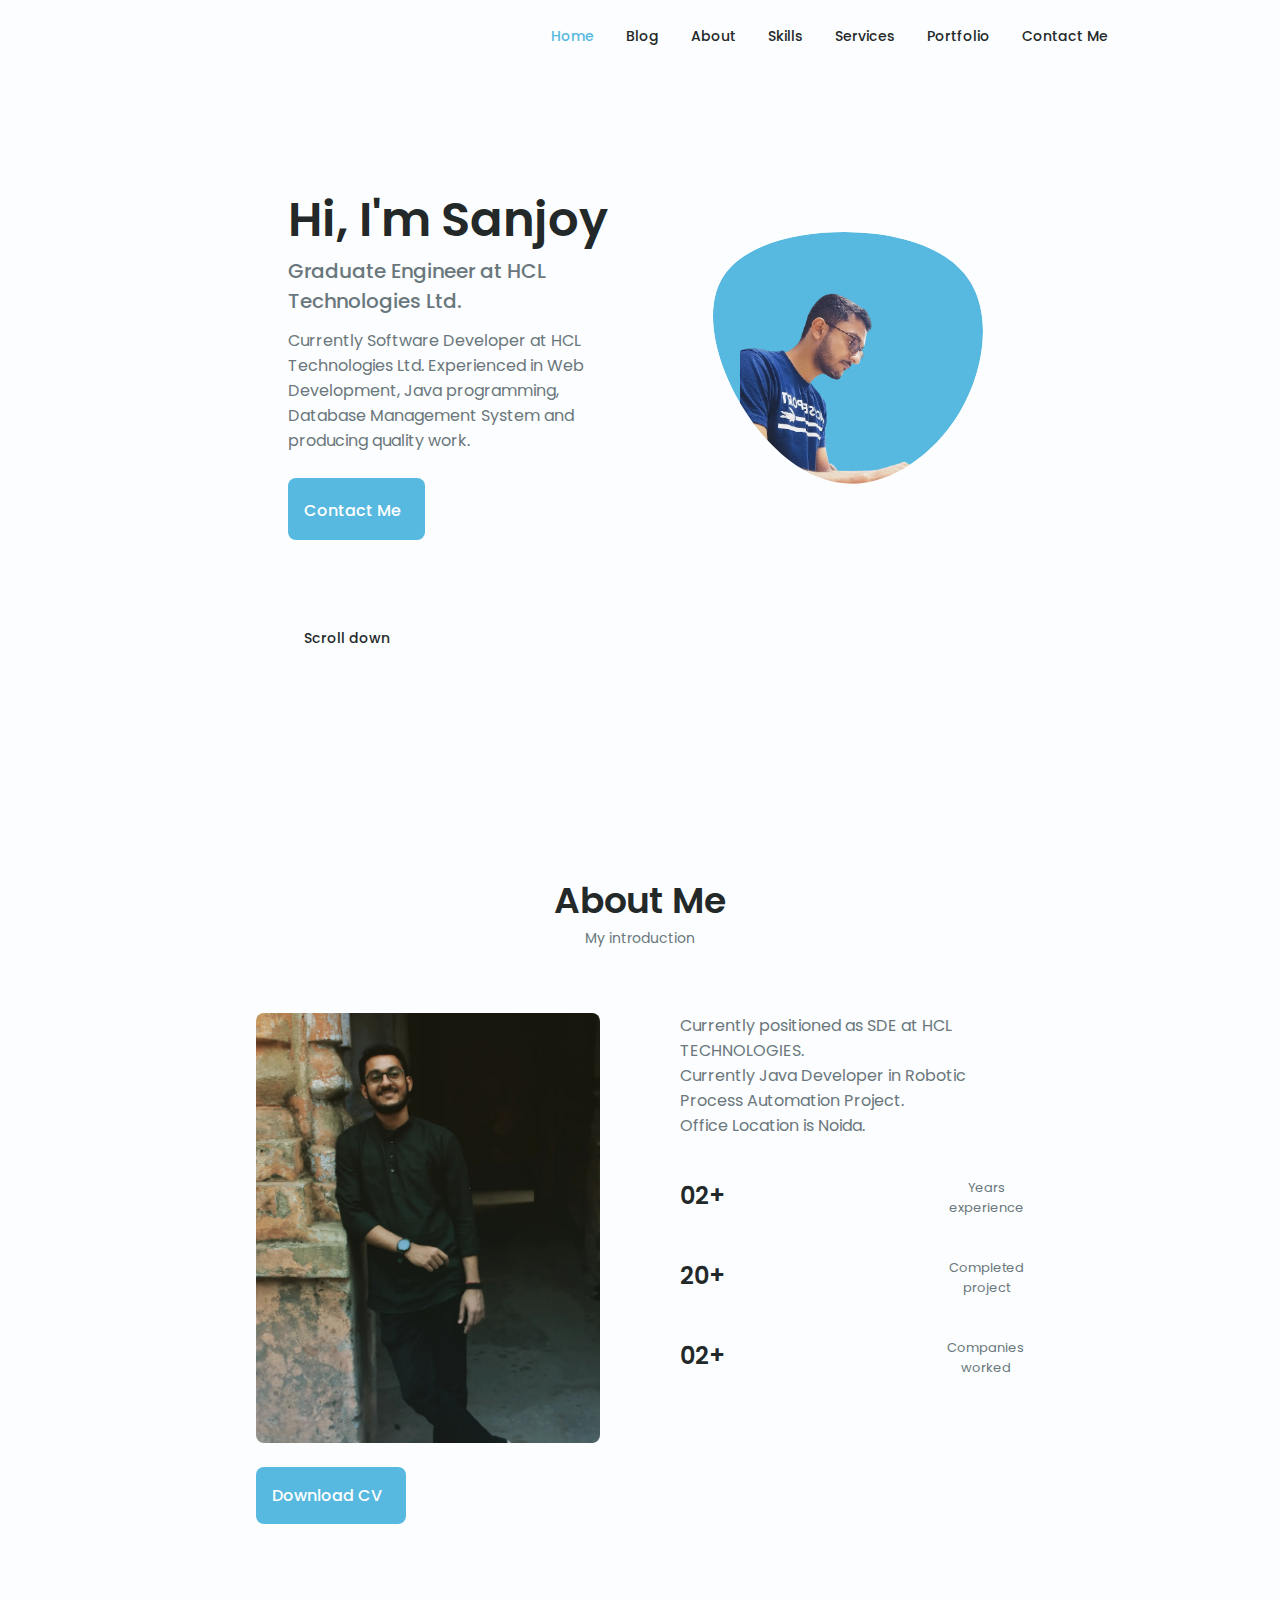
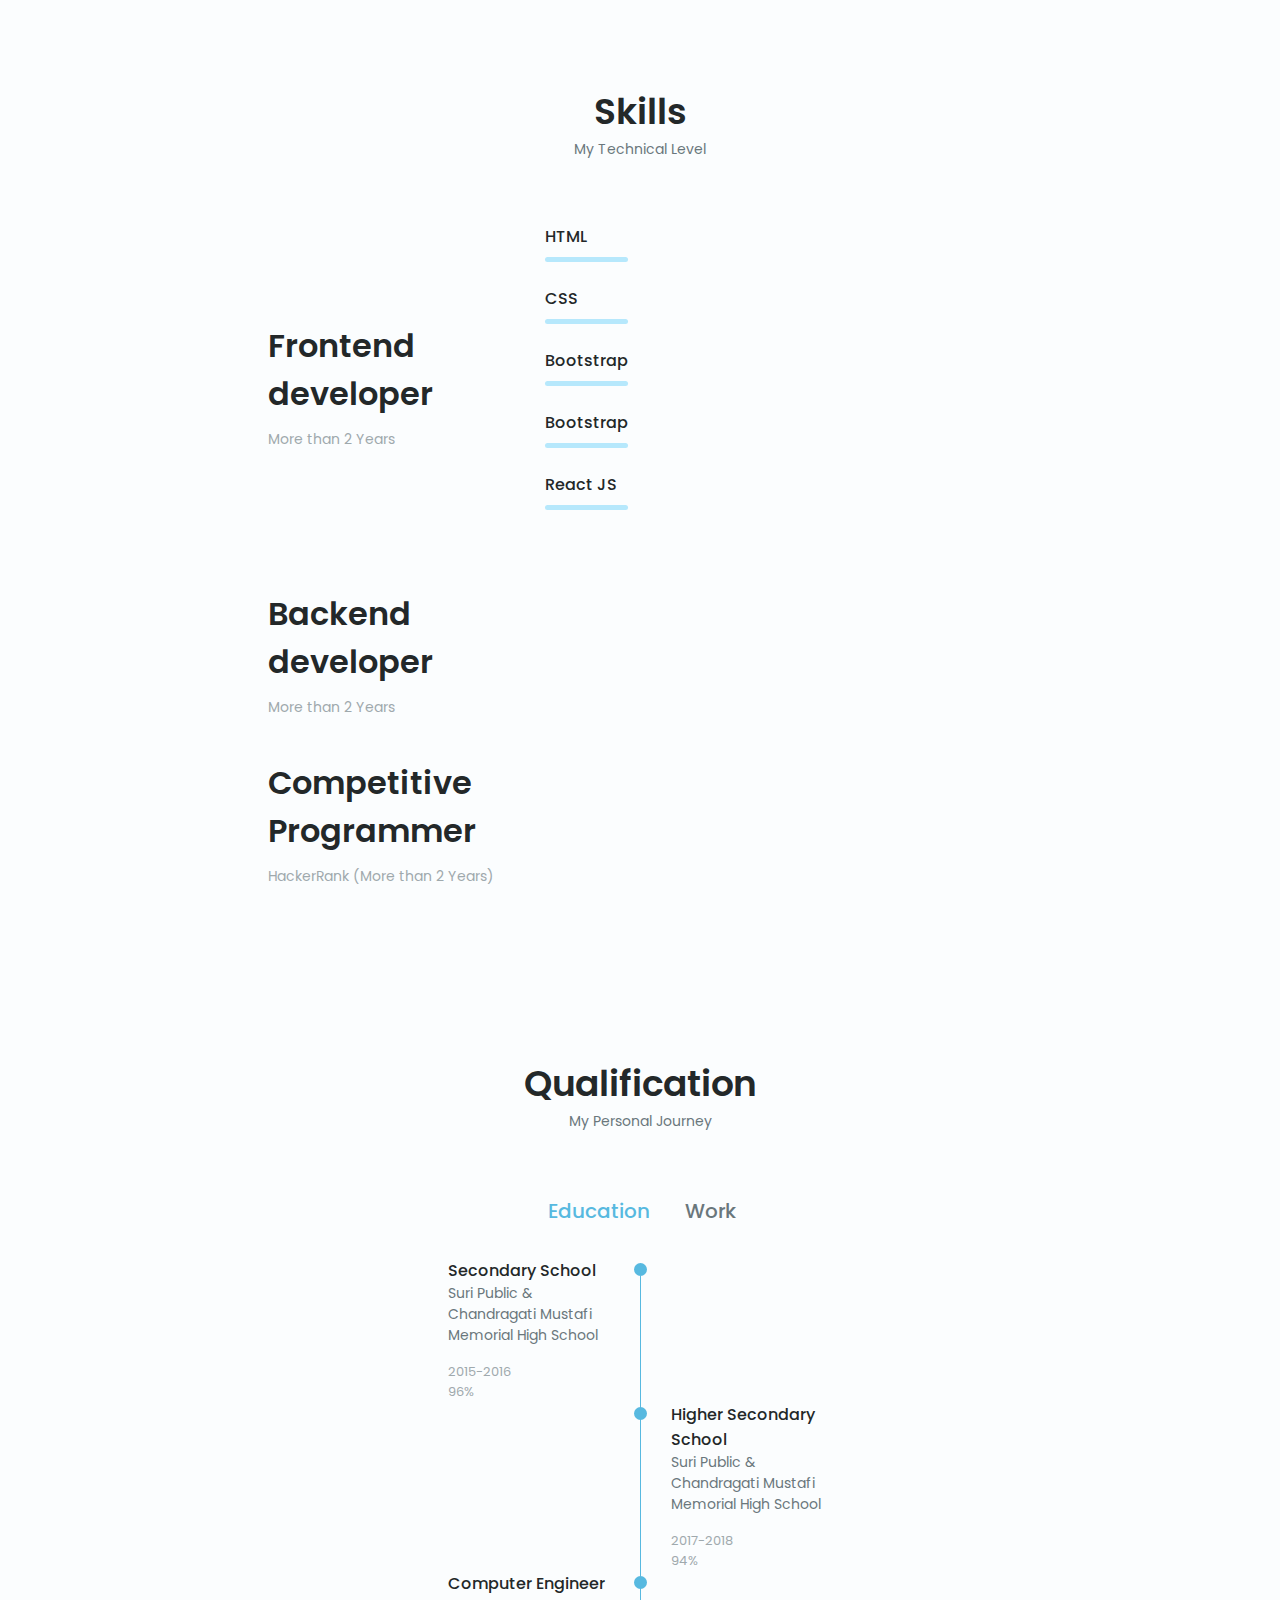
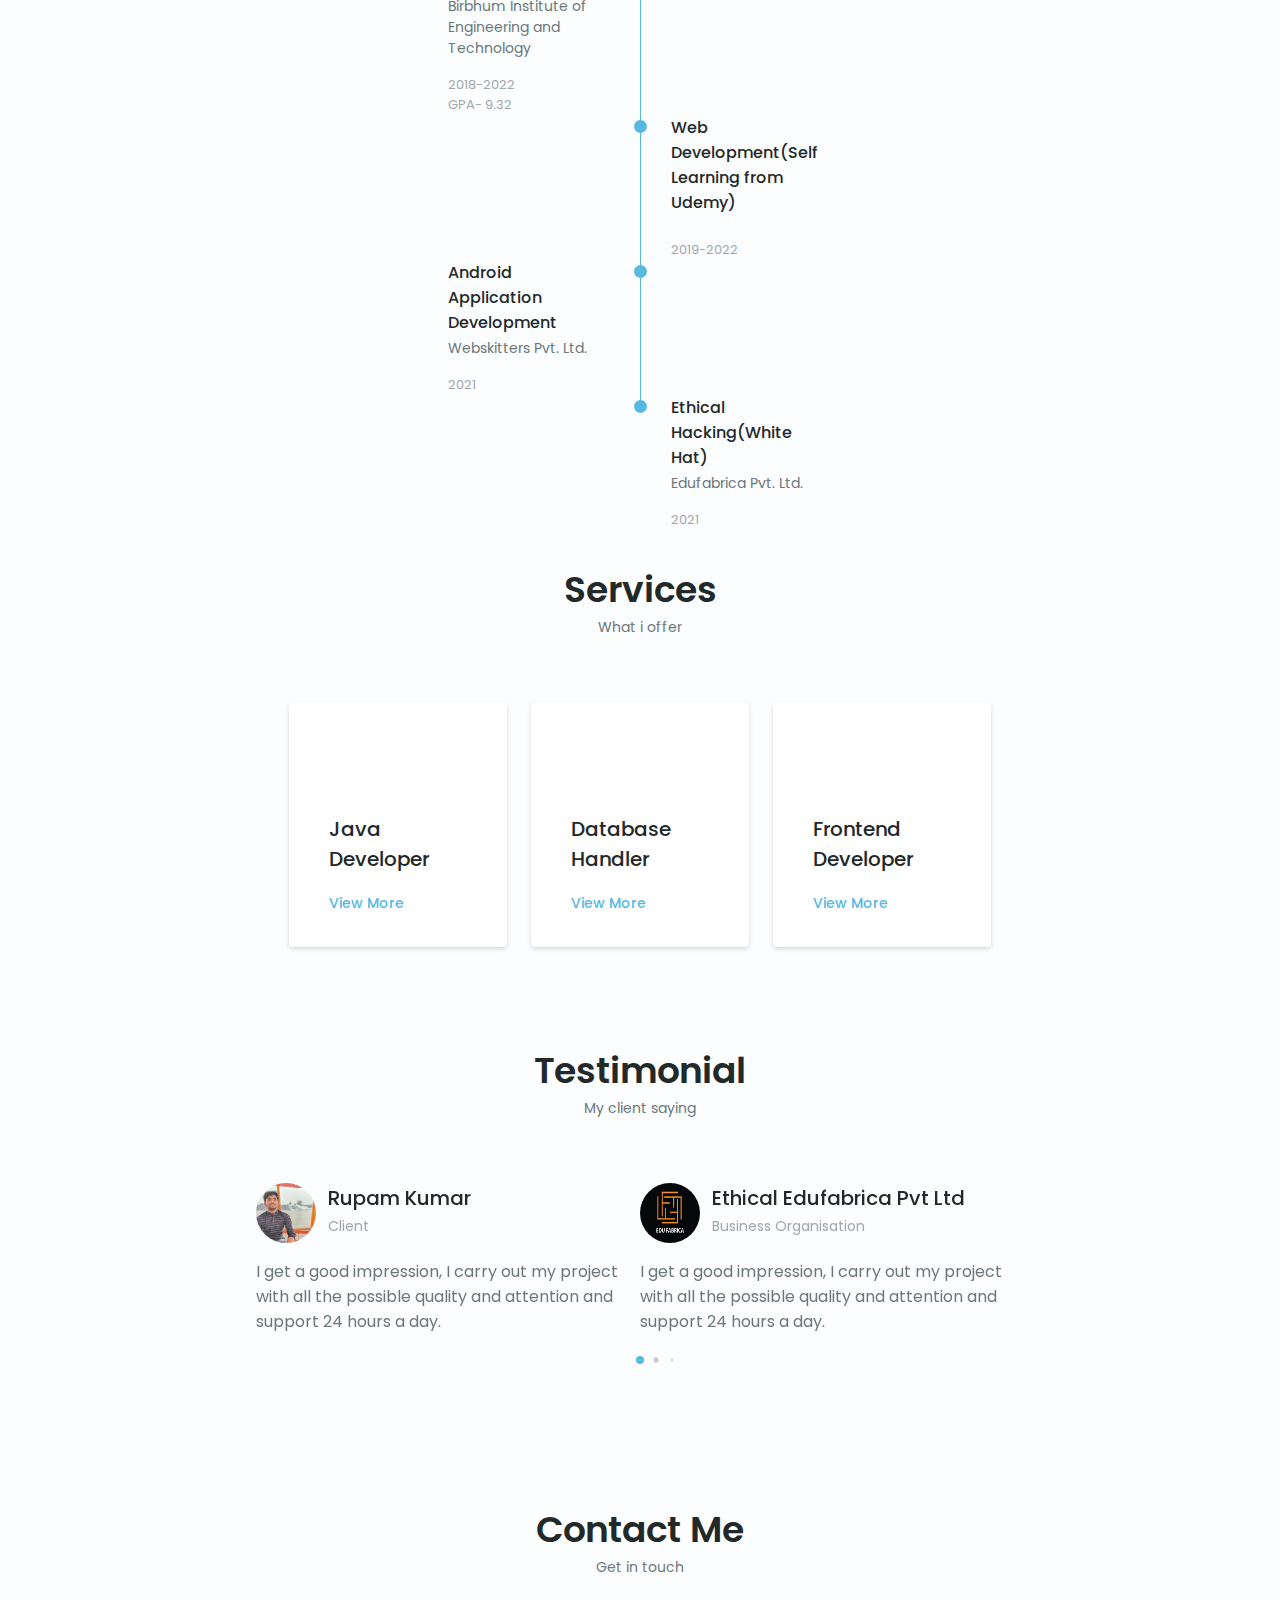
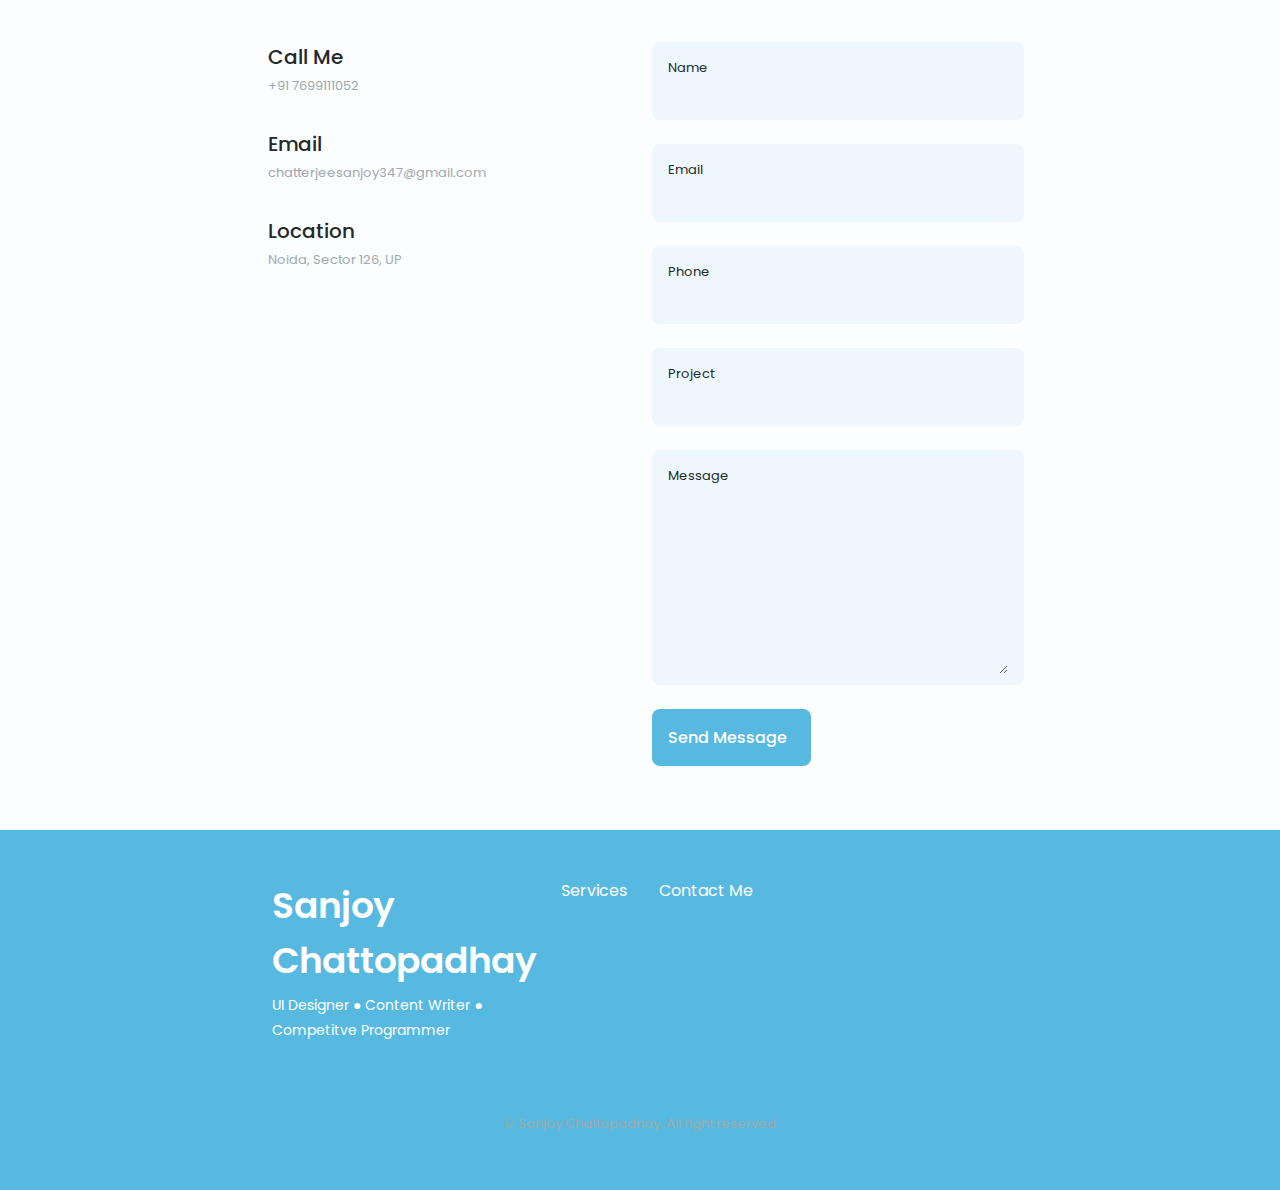
==== commit fdeb9159: "Removed Portfolio" ====
--- a/index.html
+++ b/index.html
@@ -36,6 +36,13 @@
               <i class="uil uil-estate nav__icon"></i>Home
             </a>
           </li>
+
+          <li class="nav__item">
+            <a href="https://sanjoy-chattopadhay.github.io/Blog_Problems/" class="nav__link">
+              <i class="uil uil-file-alt nav__icon"></i>Blog
+            </a>
+          </li>
+
           <li class="nav__item">
             <a href="#about" class="nav__link">
               <i class="uil uil-user nav__icon"></i>About
@@ -120,7 +127,7 @@
             <h1 class="home__title">Hi, I'm Sanjoy</h1>
             <h3 class="home__subtitle">Graduate Engineer at HCL Technologies Ltd.</h3>
 
-            <p class="home__descriotion">Currently Software Developer at HCL Technologies Ltd. Experienced in web design, Python programming, Database Management
+            <p class="home__descriotion">Currently Software Developer at HCL Technologies Ltd. Experienced in Web Development, Java programming, Database Management
               System and producing quality work.</p>
             <br>
             <a href="#contact" class="button button-flex">
@@ -219,52 +226,54 @@
                 <div class="skills__data">
                   <div class="skills__titles">
                     <h3 class="skills__name">HTML</h3>
-                    <span class="skills__number">90%</span>
-                  </div>
-                  <div class="skills__bar">
-                    <span class="skills__percentage skills__html"></span>
+                    <!-- <span class="skills__number">90%</span> -->
+                  </div>
+                  <div class="skills__bar">
+                    <!-- <span class="skills__percentage skills__html"></span> -->
                   </div>
                 </div>
 
                 <div class="skills__data">
                   <div class="skills__titles">
                     <h3 class="skills__name">CSS</h3>
-                    <span class="skills__number">75%</span>
-                  </div>
-                  <div class="skills__bar">
-                    <span class="skills__percentage skills__css"></span>
-                  </div>
-                </div>
-
-                <div class="skills__data">
-                  <div class="skills__titles">
-                    <h3 class="skills__name">JavaScript</h3>
-                    <span class="skills__number">80%</span>
-                  </div>
-                  <div class="skills__bar">
-                    <span class="skills__percentage skills__js"></span>
+                    <!-- <span class="skills__number">90%</span> -->
+                  </div>
+                  <div class="skills__bar">
+                    <!-- <span class="skills__percentage skills__css"></span> -->
+                  </div>
+                </div>
+
+                <div class="skills__data">
+                  <div class="skills__titles">
+                    <h3 class="skills__name">Bootstrap</h3>
+                    <!-- <span class="skills__number">80%</span> -->
+                  </div>
+                  <div class="skills__bar">
+                    <!-- <span class="skills__percentage skills__js"></span> -->
+                  </div>
+                </div>
+
+                <div class="skills__data">
+                  <div class="skills__titles">
+                    <h3 class="skills__name">Bootstrap</h3>
+                    <!-- <span class="skills__number">80%</span> -->
+                  </div>
+                  <div class="skills__bar">
+                    <!-- <span class="skills__percentage skills__bootstrap"></span> -->
                   </div>
                 </div>
 
                 <div class="skills__data">
                   <div class="skills__titles">
                     <h3 class="skills__name">React JS</h3>
-                    <span class="skills__number">60%</span>
-                  </div>
-                  <div class="skills__bar">
-                    <span class="skills__percentage skills__react"></span>
-                  </div>
-                </div>
-
-                <div class="skills__data">
-                  <div class="skills__titles">
-                    <h3 class="skills__name">Bootstrap</h3>
-                    <span class="skills__number">80%</span>
-                  </div>
-                  <div class="skills__bar">
-                    <span class="skills__percentage skills__bootstrap"></span>
-                  </div>
-                </div>
+                    <!-- <span class="skills__number">60%</span> -->
+                  </div>
+                  <div class="skills__bar">
+                    <!-- <span class="skills__percentage skills__react"></span> -->
+                  </div>
+                </div>
+
+               
               </div>
             </div>
           </div>
@@ -285,40 +294,31 @@
                 <div class="skills__data">
                   <div class="skills__titles">
                     <h3 class="skills__name">Mongo DB</h3>
-                    <span class="skills__number">90%</span>
-                  </div>
-                  <div class="skills__bar">
-                    <span class="skills__percentage skills__php"></span>
-                  </div>
-                </div>
-
-                <div class="skills__data">
-                  <div class="skills__titles">
-                    <h3 class="skills__name">Node JS(ejs)</h3>
-                    <span class="skills__number">50%</span>
-                  </div>
-                  <div class="skills__bar">
-                    <span class="skills__percentage skills__node"></span>
-                  </div>
-                </div>
-
-                <div class="skills__data">
-                  <div class="skills__titles">
-                    <h3 class="skills__name">Python</h3>
-                    <span class="skills__number">80%</span>
-                  </div>
-                  <div class="skills__bar">
-                    <span class="skills__percentage skills__python"></span>
-                  </div>
-                </div>
-
-                <div class="skills__data">
-                  <div class="skills__titles">
-                    <h3 class="skills__name">SQL</h3>
-                    <span class="skills__number">80%</span>
-                  </div>
-                  <div class="skills__bar">
-                    <span class="skills__percentage skills__sql"></span>
+                    <!-- <span class="skills__number">90%</span> -->
+                  </div>
+                  <div class="skills__bar">
+                    <!-- <span class="skills__percentage skills__php"></span> -->
+                  </div>
+                </div>
+
+
+                <div class="skills__data">
+                  <div class="skills__titles">
+                    <h3 class="skills__name">MSSQL</h3>
+                    <!-- <span class="skills__number">80%</span> -->
+                  </div>
+                  <div class="skills__bar">
+                    <!-- <span class="skills__percentage skills__python"></span> -->
+                  </div>
+                </div>
+
+                <div class="skills__data">
+                  <div class="skills__titles">
+                    <h3 class="skills__name">MySQL</h3>
+                    <!-- <span class="skills__number">80%</span> -->
+                  </div>
+                  <div class="skills__bar">
+                    <!-- <span class="skills__percentage skills__sql"></span> -->
                   </div>
                 </div>
               </div>
@@ -340,43 +340,48 @@
               <div class="skills__list grid">
                 <div class="skills__data">
                   <div class="skills__titles">
-                    <h3 class="skills__name">C</h3>
-                    <span class="skills__number">80%</span>
-                  </div>
-                  <div class="skills__bar">
-                    <span class="skills__percentage skills__figma"></span>
-                  </div>
-                </div>
-
-                <div class="skills__data">
-                  <div class="skills__titles">
-                    <h3 class="skills__name">C++</h3>
-                    <span class="skills__number">90%</span>
-                  </div>
-                  <div class="skills__bar">
-                    <span class="skills__percentage skills__sketch"></span>
-                  </div>
-                </div>
+                    <h3 class="skills__name">C, C++</h3>
+                    <!-- <span class="skills__number">80%</span> -->
+                  </div>
+                  <div class="skills__bar">
+                    <!-- <span class="skills__percentage skills__figma"></span> -->
+                  </div>
+                </div>
+
+               
 
                 <div class="skills__data">
                   <div class="skills__titles">
                     <h3 class="skills__name">Java</h3>
-                    <span class="skills__number">80%</span>
-                  </div>
-                  <div class="skills__bar">
-                    <span class="skills__percentage skills__photoshop"></span>
+                    <!-- <span class="skills__number">80%</span> -->
+                  </div>
+                  <div class="skills__bar">
+                    <!-- <span class="skills__percentage skills__photoshop"></span> -->
                   </div>
                 </div>
 
                 <div class="skills__data">
                   <div class="skills__titles">
                     <h3 class="skills__name">Python</h3>
-                    <span class="skills__number">70%</span>
-                  </div>
-                  <div class="skills__bar">
-                    <span class="skills__percentage skills__adobexd"></span>
-                  </div>
-                </div>
+                    <!-- <span class="skills__number">70%</span> -->
+                  </div>
+                  <div class="skills__bar">
+                    <!-- <span class="skills__percentage skills__adobexd"></span> -->
+                  </div>
+                </div>
+
+
+                <div class="skills__data">
+                  <div class="skills__titles">
+                    <h3 class="skills__name">Problem Solving</h3>
+                    <!-- <span class="skills__number">90%</span> -->
+                  </div>
+                  <div class="skills__bar">
+                    <!-- <span class="skills__percentage skills__sketch"></span> -->
+                  </div>
+                </div>
+
+
               </div>
             </div>
           </div>
@@ -577,7 +582,7 @@
                 <span class="qualification__subtitle">JYCSM, Suri</span>
                 <div class="qualification__calender">
                   <i class="uil uil-calendar-alt"></i>
-                  2021
+                  2021-2022
                 </div>
               </div>
 
@@ -600,7 +605,7 @@
                 <span class="qualification__subtitle">SDE</span>
                 <div class="qualification__calender">
                   <i class="uil uil-calendar-alt"></i>
-                  2022
+                  2022 - Currently Employed
                 </div>
               </div>
 
@@ -797,96 +802,7 @@
     </section>
 
     <!--==================== PORTFOLIO ====================-->
-    <section class="portfolio section" id="portfolio">
-      <h2 class="section__title">Portfolio</h2>
-      <span class="section__subtitle">Most recent Works</span>
-
-      <div class="portfolio__container container swiper mySwiper">
-        <div class="swiper-wrapper">
-
-          <!--==================== PORTFOLIO 3 ====================-->
-          <div class="portfolio__content grid swiper-slide">
-            <img src="Img/portfolio3.jpg" alt="" class="portfolio__img">
-
-            <div class="portfolio__data">
-              <h3 class="portfolio__title">Online Store</h3>
-              <p class="portfolio__description">Website adaptable to all devices, with ui components and
-                animated interactions.</p>
-              <a href="#" class="button button--flex button--small portfolio__button">
-                Demo
-                <i class="uil uil-arrow-right button__icon"></i>
-              </a>
-
-            </div>
-          </div>
-          <!--==================== PORTFOLIO 1 ====================-->
-
-          <div class="portfolio__content grid swiper-slide">
-            <img src="Img/portfolio1.jpg" alt="" class="portfolio__img">
-
-            <div class="portfolio__data">
-              <h3 class="portfolio__title">Morden Website</h3>
-              <p class="portfolio__description">Website adaptable to all devices, with ui components and
-                animated interactions.</p>
-              <a href="#" class="button button--flex button--small portfolio__button">
-                Demo
-                <i class="uil uil-arrow-right button__icon"></i>
-              </a>
-
-            </div>
-          </div>
-
-          <!--==================== PORTFOLIO 2 ====================-->
-          <div class="portfolio__content grid swiper-slide">
-            <img src="Img/portfolio2.jpg" alt="" class="portfolio__img">
-
-            <div class="portfolio__data">
-              <h3 class="portfolio__title">Brand Design</h3>
-              <p class="portfolio__description">Website adaptable to all devices, with ui components and
-                animated interactions.</p>
-              <a href="#" class="button button--flex button--small portfolio__button">
-                Demo
-                <i class="uil uil-arrow-right button__icon"></i>
-              </a>
-
-            </div>
-          </div>
-
-
-        </div>
-
-        <!--Add Arrows-->
-        <div class="swiper-button-next">
-          <i class="uil uil-angle-right-b swiper-portfolio-icon"></i>
-        </div>
-        <div class="swiper-button-prev">
-          <i class="uil uil-angle-left-b swiper-portfolio-icon"></i>
-        </div>
-
-        <!--Add Pagination-->
-        <div class="swiper-pagination"></div>
-      </div>
-    </section>
-
-    <!--==================== PROJECT IN MIND ====================-->
-    <section class="project section">
-      <div class="project__bg">
-        <div class="project__container container grid">
-          <div class="project___data">
-            <h2 class="project__title">You have a new project</h2>
-            <p class="project__description">Contact me now and get discount on your new project.</p>
-            <a href="#contact" class="button button--flex button--white">
-              Contact Me
-              <i class="uil uil-message project__icon button__icon"></i>
-            </a>
-          </div>
-
-          <img src="Img/project.png" alt="" class="project__img">
-          <br>
-        </div>
-      </div>
-
-    </section>
+    
 
     <!--==================== TESTIMONIAL ====================-->
     <section class="testimonial section">
@@ -1083,16 +999,12 @@
       <div class="footer__container container grid">
         <div>
           <h1 class="footer__title">Sanjoy Chattopadhay</h1>
-          <span class="footer__subtitle">Frontend Developer</span>
+          <span class="footer__subtitle">UI Designer ● Content Writer ● Competitve Programmer</span>
         </div>
 
         <ul class="footer__links">
           <li>
             <a href="#services" class="footer__link">Services</a>
-          </li>
-
-          <li>
-            <a href="#portfolio" class="footer__link">Portfolio</a>
           </li>
 
           <li>
--- a/CSS/style.css
+++ b/CSS/style.css
@@ -7,7 +7,7 @@
 
     /*========== Colors ==========*/
     /* Change favorite color */
-    --hue-color: 365; /*Purple 250 - Green 142 - Blue 230 - Pink 340*/
+    --hue-color: 197; /*Purple 250 - Green 142 - Blue 230 - Pink 340*/
 
     /* HSL color mode */
     --first-color: hsl(var(--hue-color), 69%, 61%);
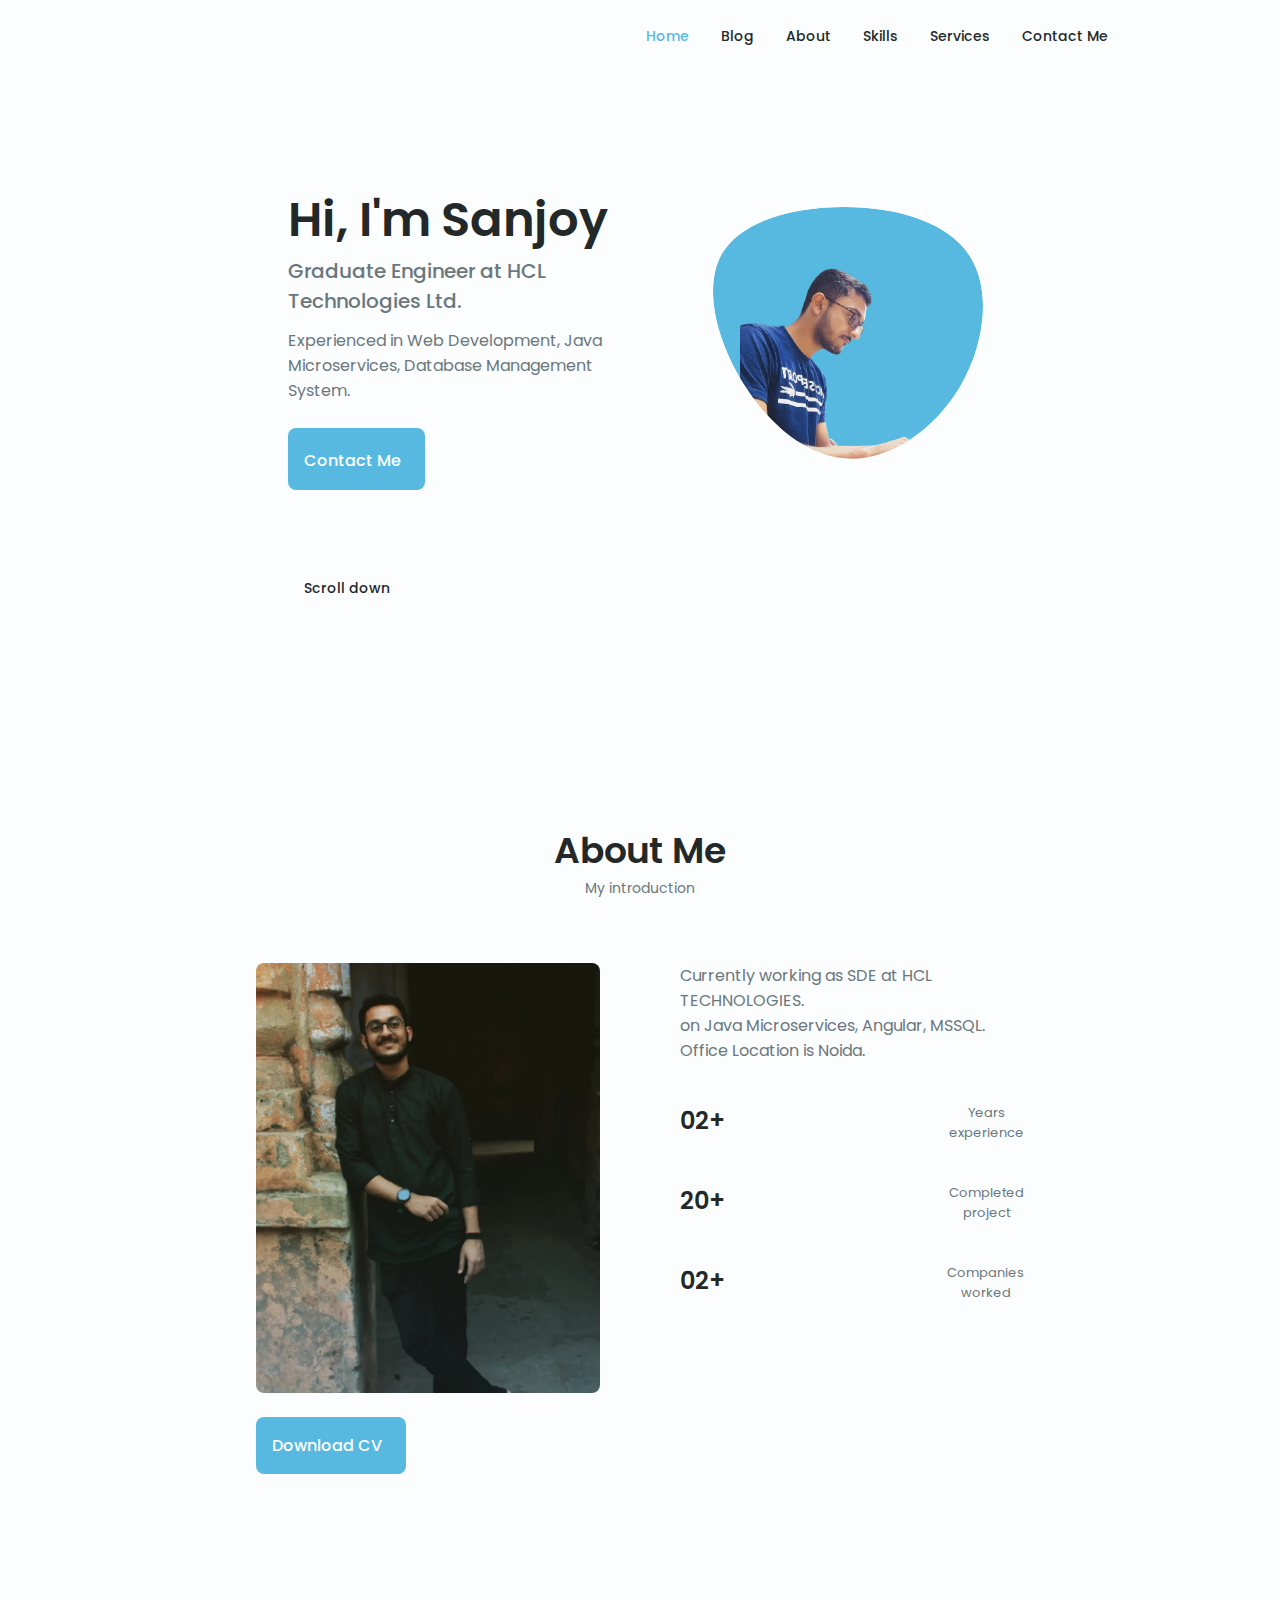
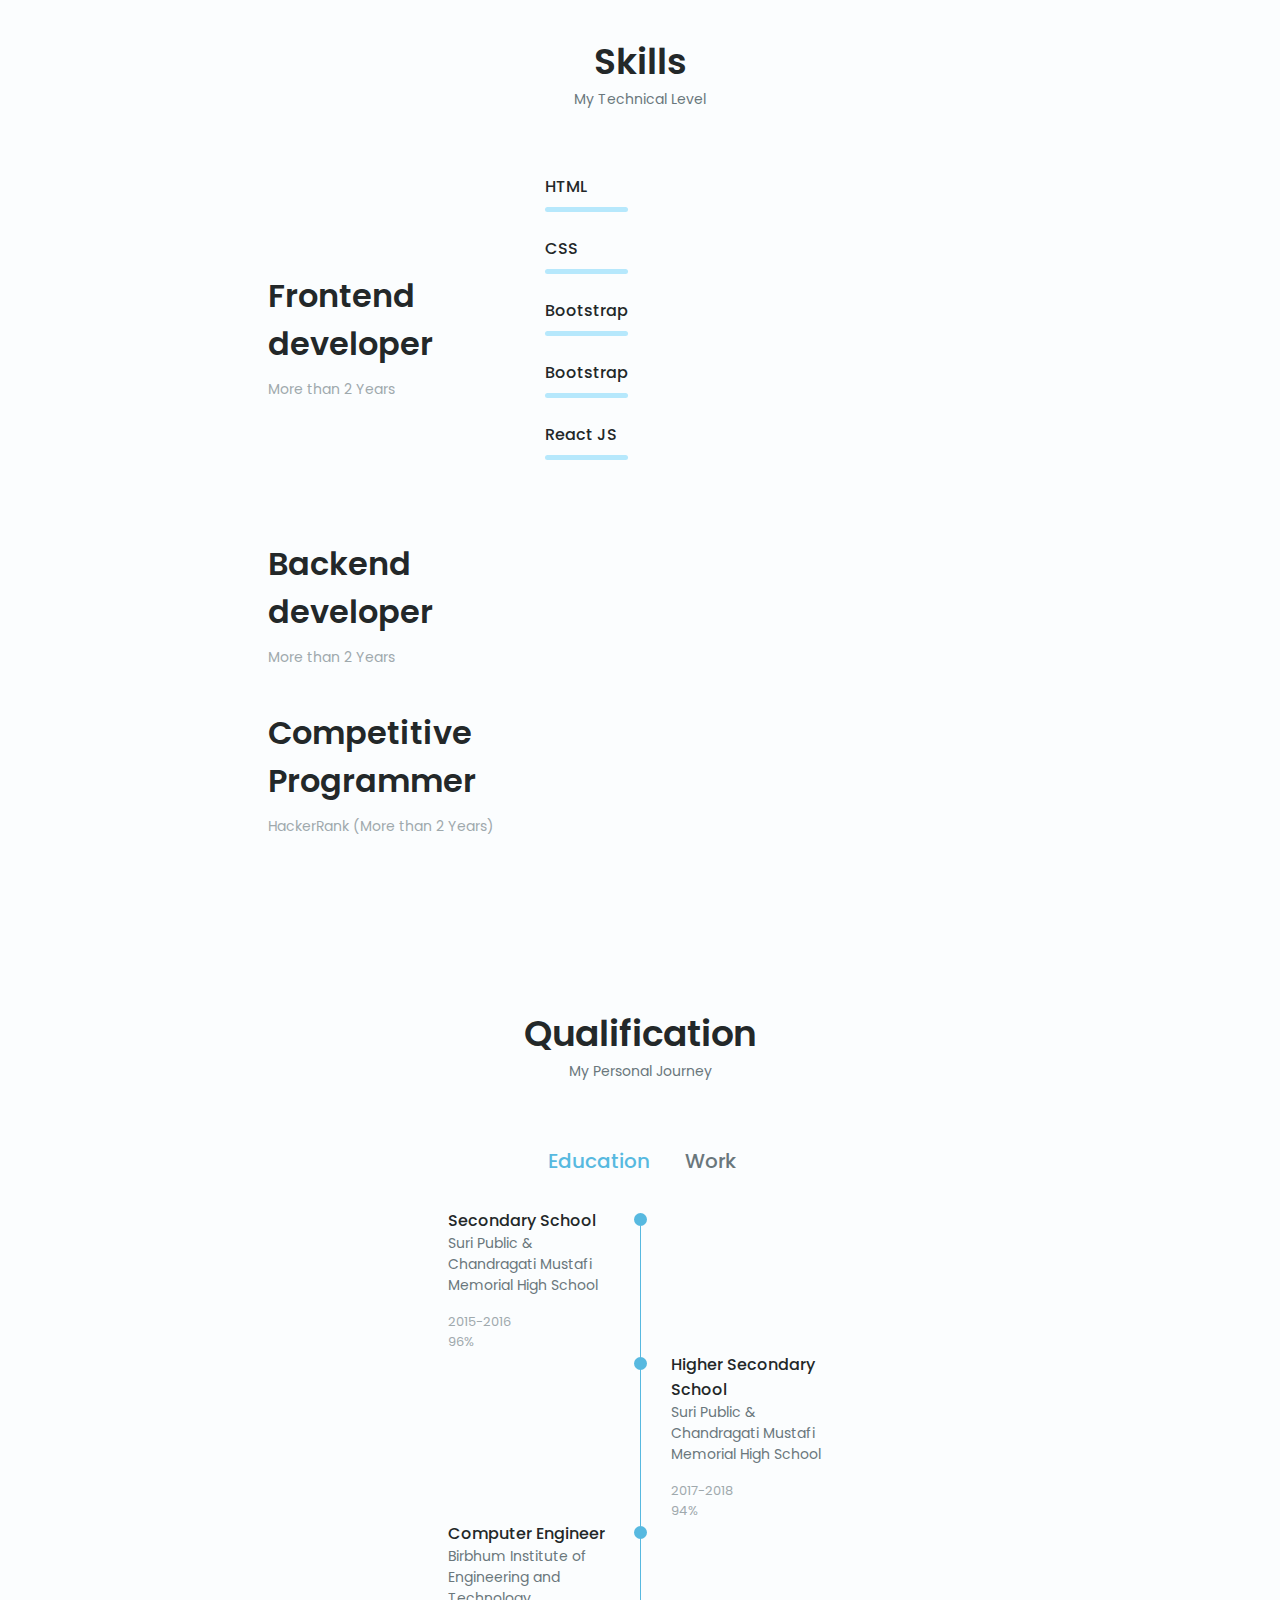
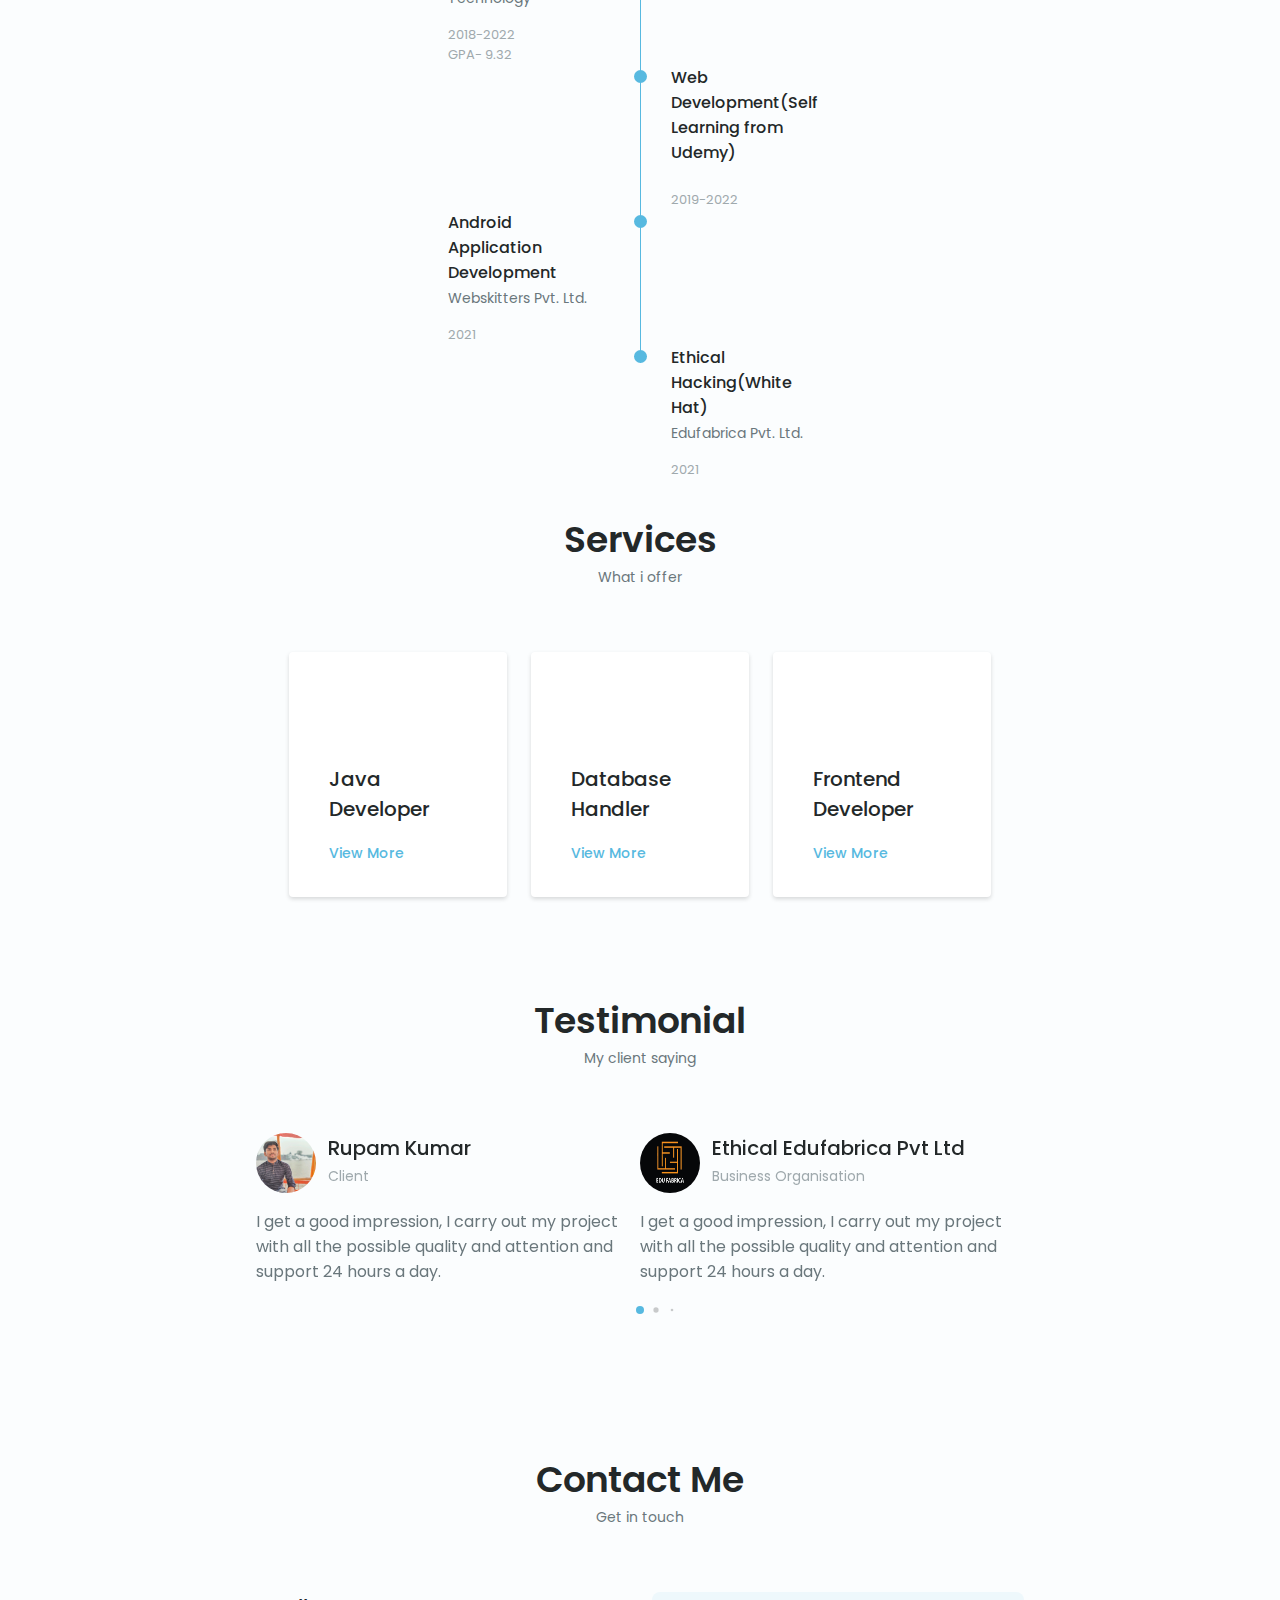
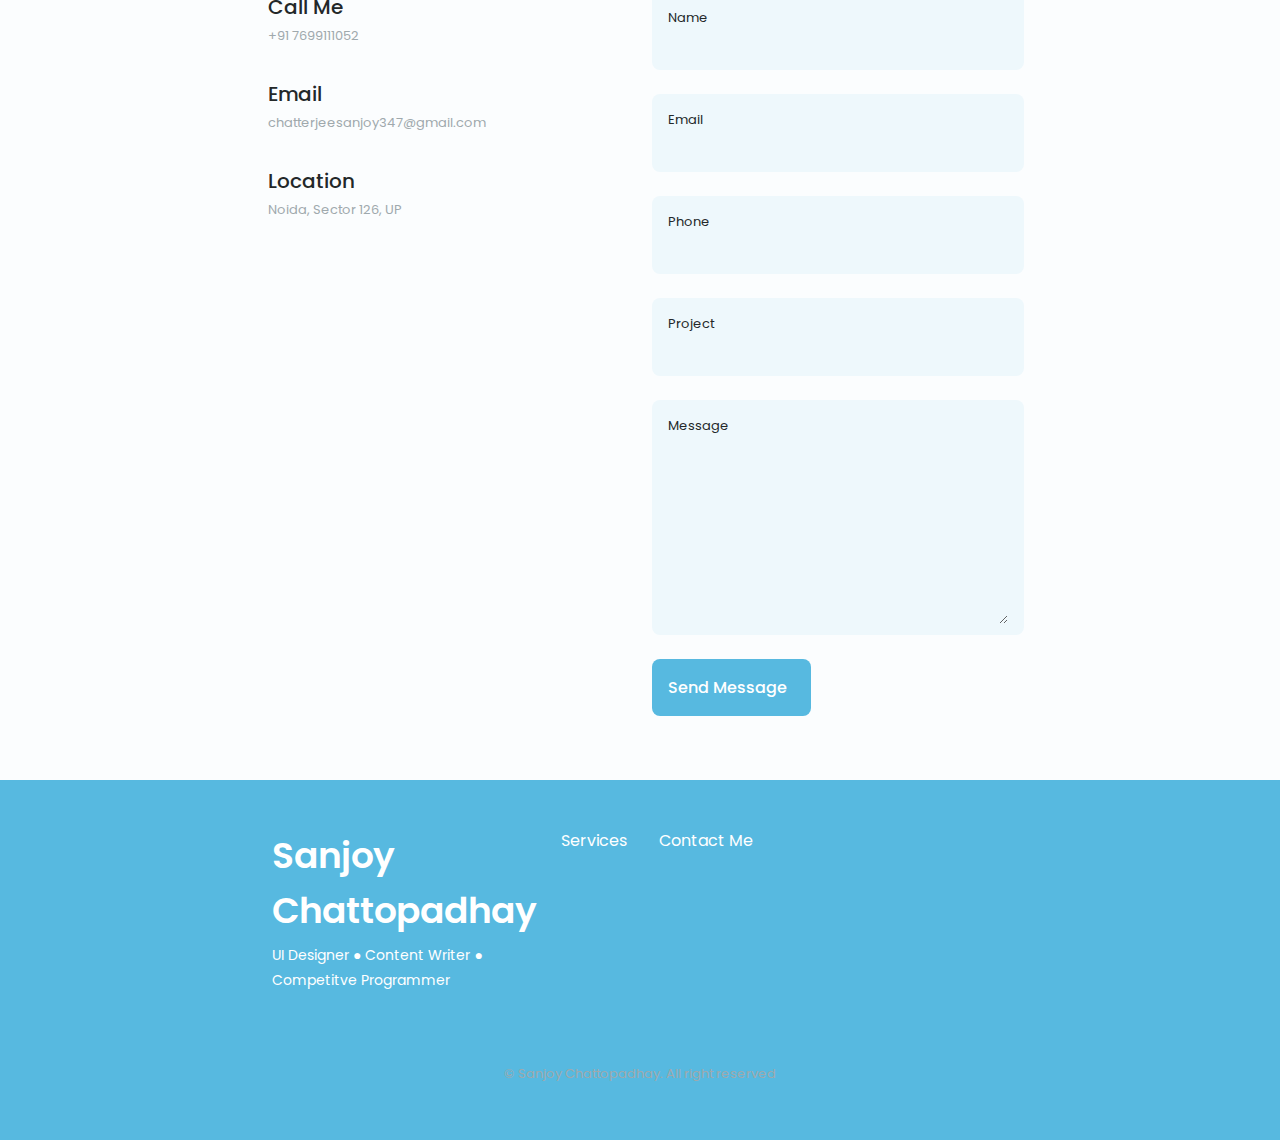
==== commit 726ef946: "Update index.html" ====
--- a/index.html
+++ b/index.html
@@ -58,11 +58,11 @@
               <i class="uil uil-briefcase-alt nav__icon"></i>Services
             </a>
           </li>
-          <li class="nav__item">
-            <a href="#portfolio" class="nav__link">
-              <i class="uil uil-scenery nav__icon"></i> Portfolio
-            </a>
-          </li>
+         
+           
+              
+
+         
           <li class="nav__item">
             <a href="#contact" class="nav__link">
               <i class="uil uil-message nav__icon"></i>Contact Me
@@ -127,8 +127,8 @@
             <h1 class="home__title">Hi, I'm Sanjoy</h1>
             <h3 class="home__subtitle">Graduate Engineer at HCL Technologies Ltd.</h3>
 
-            <p class="home__descriotion">Currently Software Developer at HCL Technologies Ltd. Experienced in Web Development, Java programming, Database Management
-              System and producing quality work.</p>
+            <p class="home__descriotion">Experienced in Web Development, Java Microservices, Database Management
+              System.</p>
             <br>
             <a href="#contact" class="button button-flex">
               Contact Me<i class="uil uil-message button__icon"></i>
@@ -160,9 +160,9 @@
 
           <div class="about__data">
 
-            <p class="about__description">Currently positioned as SDE at <a href: https://www.hcltech.com />HCL TECHNOLOGIES.</a>
+            <p class="about__description">Currently working as SDE at <a href: https://www.hcltech.com />HCL TECHNOLOGIES.</a>
               <br>
-              Currently Java Developer in Robotic Process Automation Project.
+              on Java Microservices, Angular, MSSQL.
               <br>
               Office Location is Noida.
 
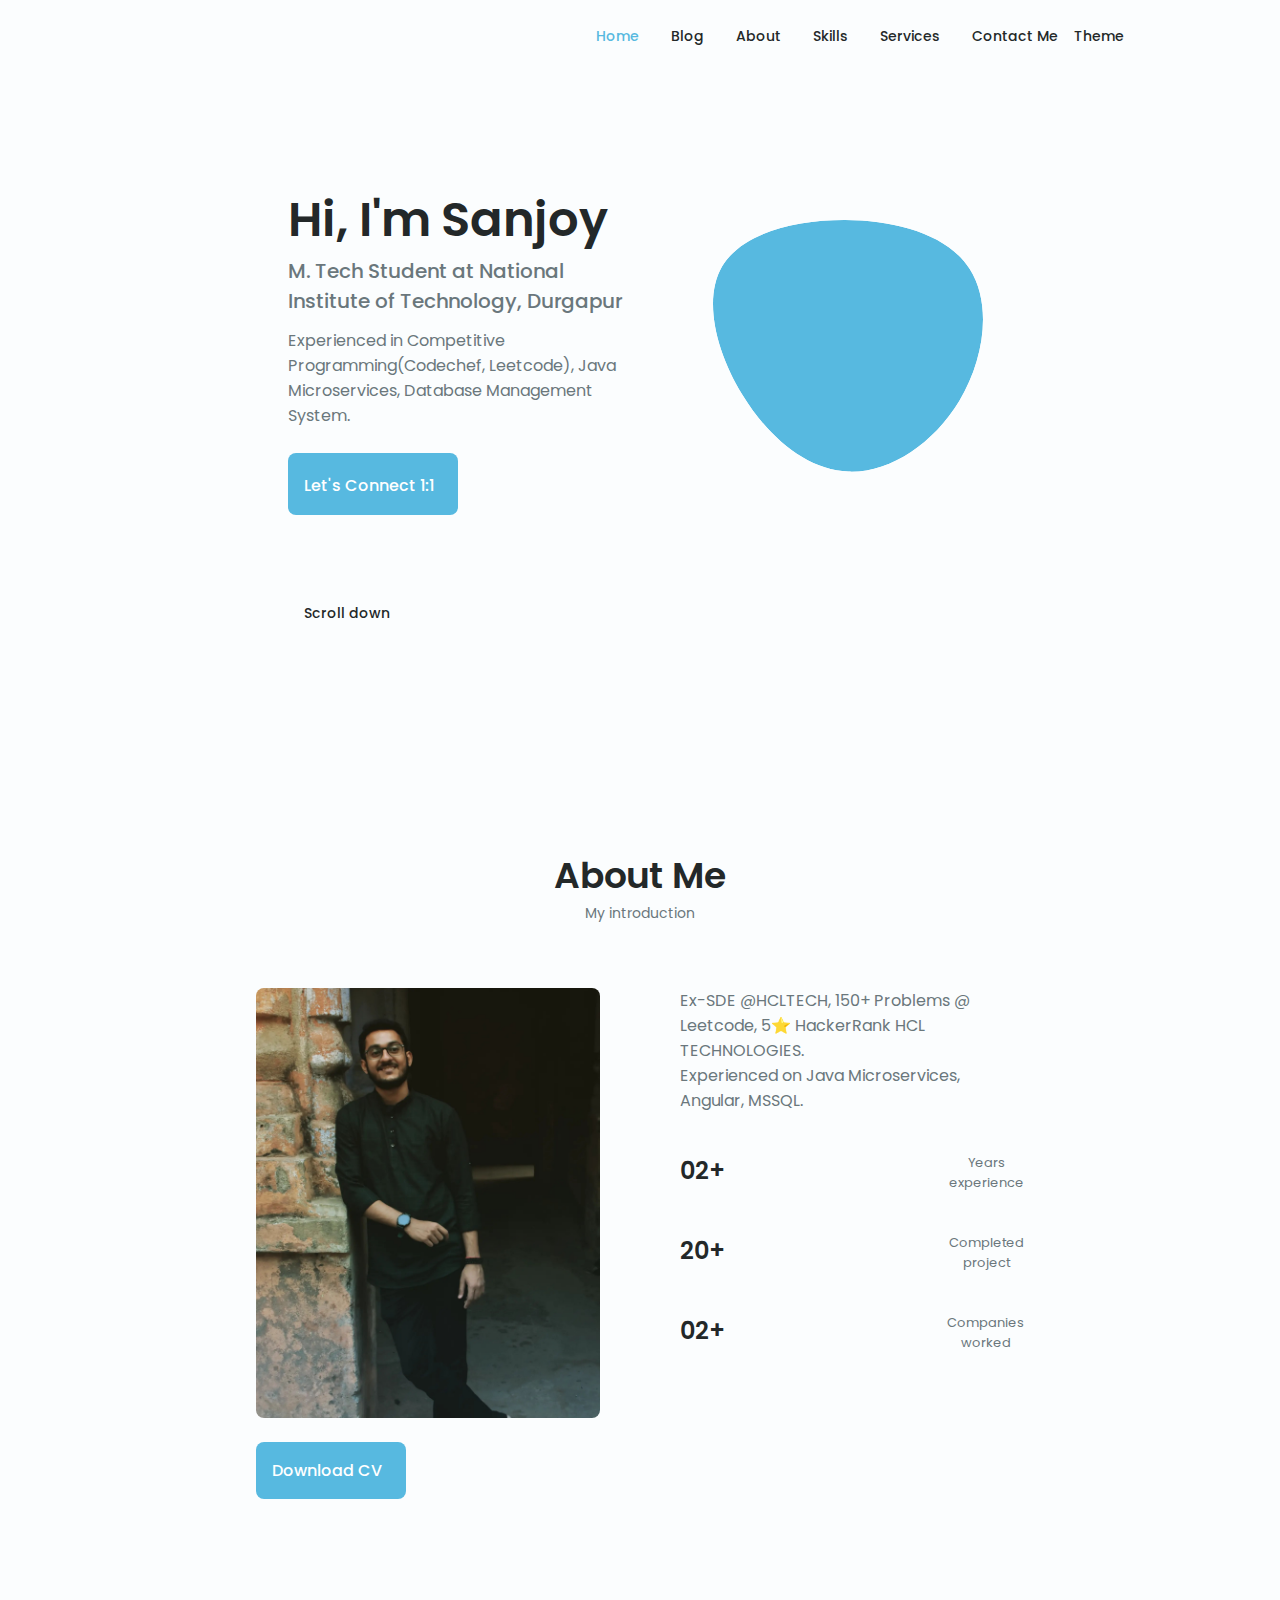
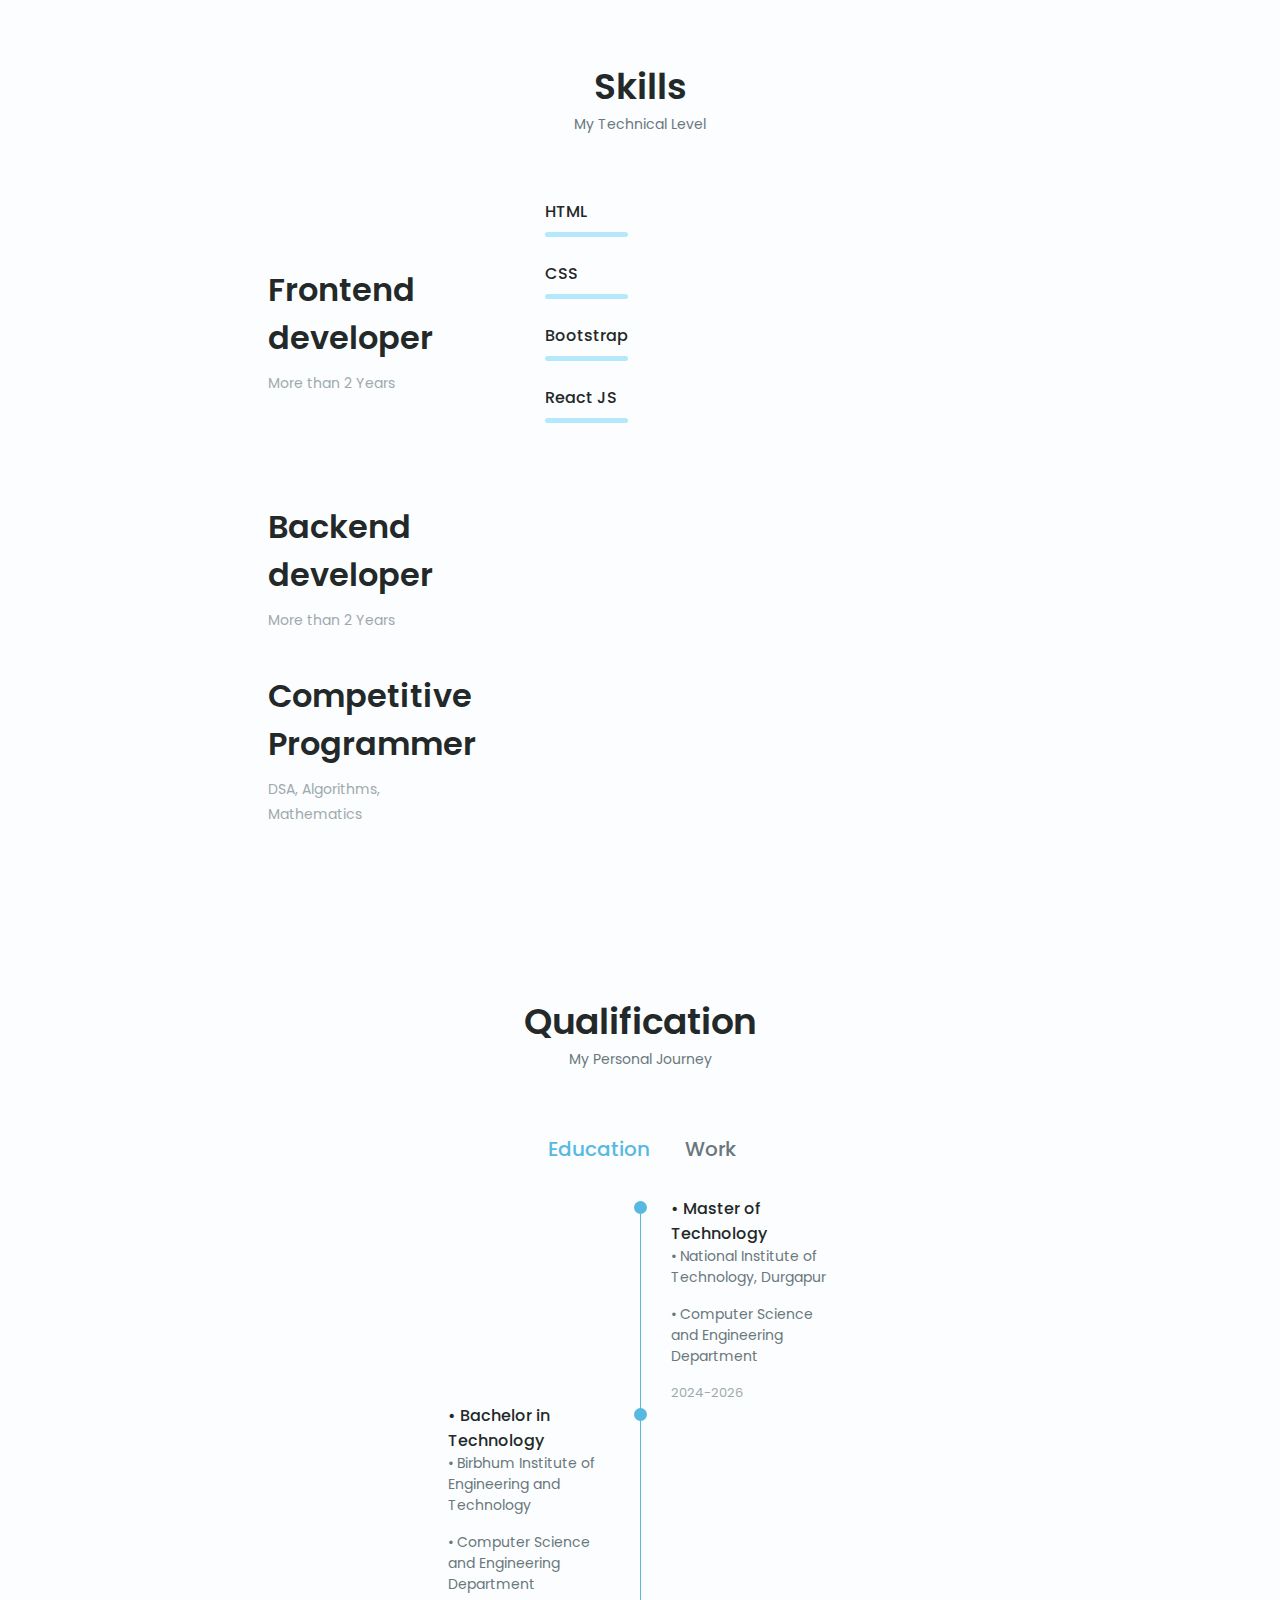
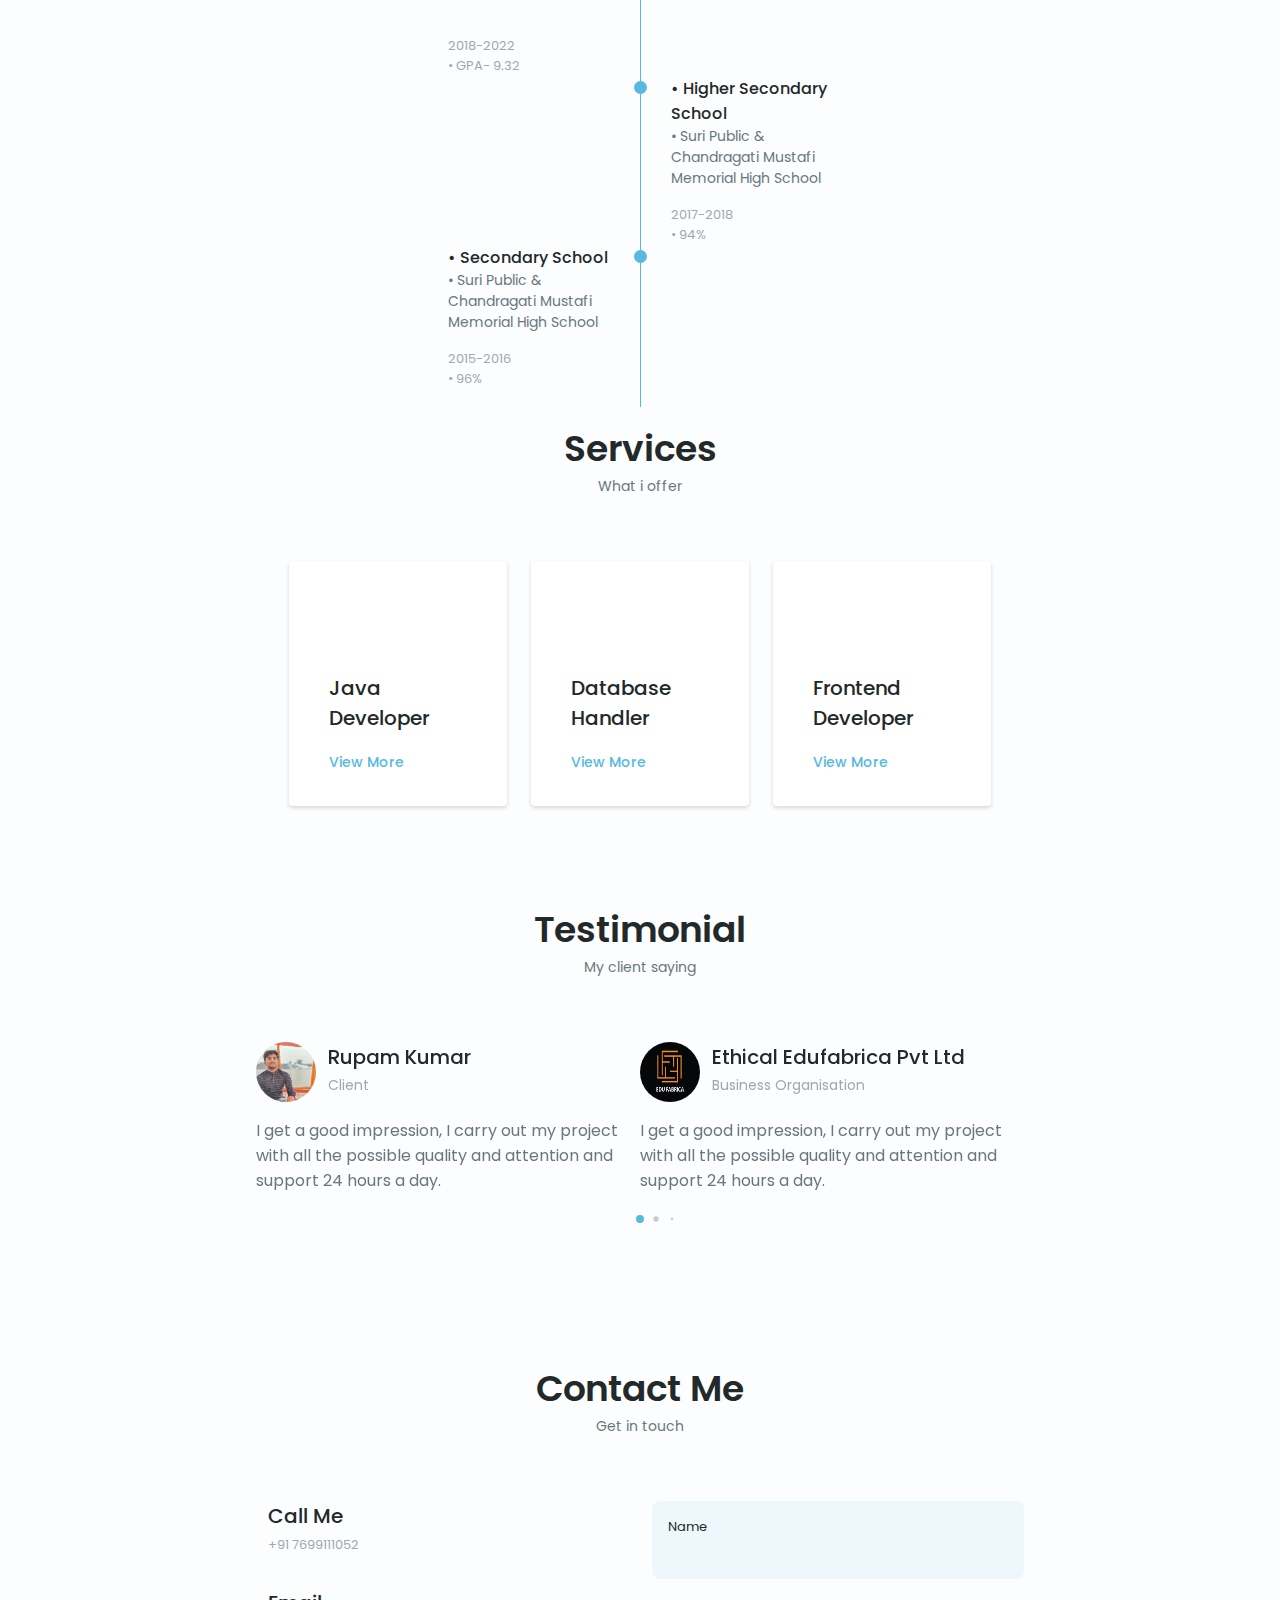
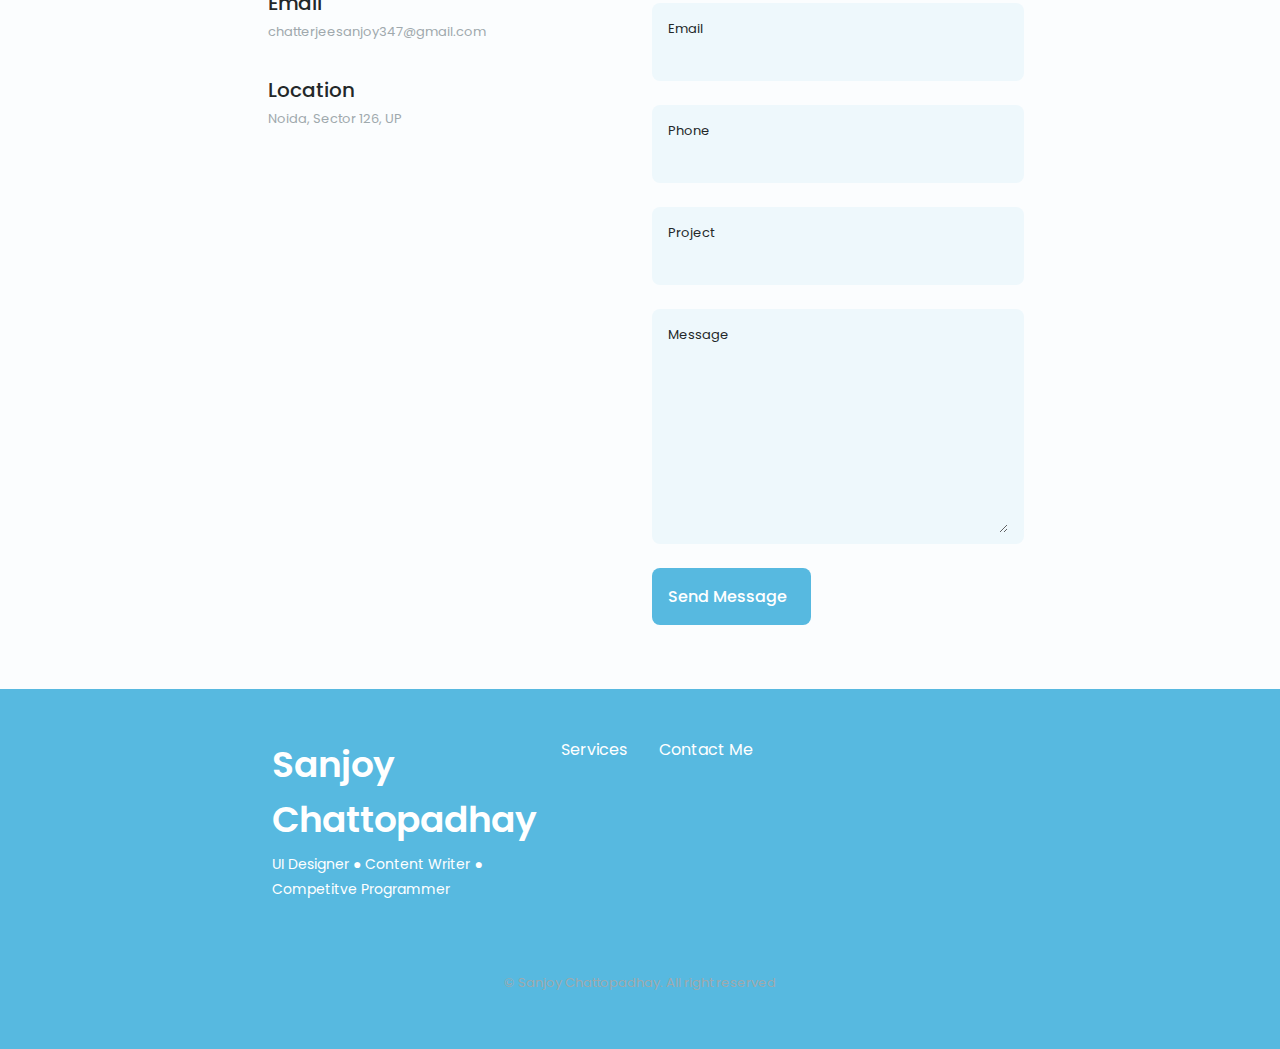
==== commit 8e92e5c8: "Update index.html" ====
--- a/index.html
+++ b/index.html
@@ -24,6 +24,7 @@
 </head>
 
 <body>
+
   <!--==================== HEADER ====================-->
   <header class="header" id="header">
     <nav class="nav container">
@@ -74,7 +75,9 @@
       <div class="nav__btns">
         <!--Theme change button-->
         <i class="uil uil-moon change-theme" id="theme-button"></i>
-
+        <a href="#" class="nav__link">
+          <i class="uil uil-message nav__icon"></i>Theme
+        </a>
         <div class="nav__toggle" id="nav-toggle">
           <i class="uil uil-apps"></i>
         </div>
@@ -86,6 +89,8 @@
   <!--==================== MAIN ====================-->
   <main class="main">
     <!--==================== HOME ====================-->
+
+    
     <section class="home section" id="home">
       <div class="home__container container grid">
         <div class="home__content grid">
@@ -118,21 +123,22 @@
                                     165.547 130.807 187.559 100.226 186.353C69.6454 185.297 41.0228 161.023 21.7403
                                     129.362C2.45776 97.8511 -7.48481 59.1033 6.67581 34.5279C20.9871 10.1032 59.7028
                                     -0.149132 97.9666 0.00163737C136.23 0.303176 174.193 10.857 190.312 36.4879Z" />
-                <image class="home__blob-img" x='20' y='20' href="Img/dp2.png" />
+                <image class="home__blob-img" x='20' y='20' href="Img/ppp4.png" />
               </g>
             </svg>
           </div>
 
           <div class="home__data">
             <h1 class="home__title">Hi, I'm Sanjoy</h1>
-            <h3 class="home__subtitle">Graduate Engineer at HCL Technologies Ltd.</h3>
-
-            <p class="home__descriotion">Experienced in Web Development, Java Microservices, Database Management
-              System.</p>
+            <h3 class="home__subtitle">M. Tech Student at National Institute of Technology, Durgapur</h3>
+
+            <p class="home__descriotion">Experienced in Competitive Programming(Codechef, Leetcode), Java Microservices, Database Management System.</p>
             <br>
-            <a href="#contact" class="button button-flex">
-              Contact Me<i class="uil uil-message button__icon"></i>
-            </a>
+            <a href="https://topmate.io/sanjoy_chattopadhyay" class="button button-flex">
+              Let's Connect 1:1<i class="uil uil-message button__icon"></i>
+            </a>
+
+            
           </div>
         </div>
 
@@ -160,11 +166,10 @@
 
           <div class="about__data">
 
-            <p class="about__description">Currently working as SDE at <a href: https://www.hcltech.com />HCL TECHNOLOGIES.</a>
+            <p class="about__description">Ex-SDE @HCLTECH, 150+ Problems @ Leetcode, 5⭐ HackerRank  <a href: https://www.hcltech.com />HCL TECHNOLOGIES.</a>
               <br>
-              on Java Microservices, Angular, MSSQL.
-              <br>
-              Office Location is Noida.
+              Experienced on Java Microservices, Angular, MSSQL.
+              
 
 
 
@@ -193,7 +198,7 @@
           </div>
 
           <div class="about__buttons">
-            <a download="" href="https://rxresu.me/r/v4nzo5" class="button button--flex">
+            <a download="" href="https://coffee-shay-20.tiiny.site/" class="button button--flex">
               Download CV<i class="uil uil-download-alt button__icon"></i>
             </a>
           </div>
@@ -243,15 +248,6 @@
                   </div>
                 </div>
 
-                <div class="skills__data">
-                  <div class="skills__titles">
-                    <h3 class="skills__name">Bootstrap</h3>
-                    <!-- <span class="skills__number">80%</span> -->
-                  </div>
-                  <div class="skills__bar">
-                    <!-- <span class="skills__percentage skills__js"></span> -->
-                  </div>
-                </div>
 
                 <div class="skills__data">
                   <div class="skills__titles">
@@ -332,7 +328,7 @@
 
               <div>
                 <h1 class="skills__titles">Competitive Programmer</h1>
-                <span class="skills__subtitle">HackerRank (More than 2 Years)</span>
+                <span class="skills__subtitle">DSA, Algorithms, Mathematics</span>
               </div>
 
               <i class="uil uil-angle-down skills__arrow"></i>
@@ -340,7 +336,7 @@
               <div class="skills__list grid">
                 <div class="skills__data">
                   <div class="skills__titles">
-                    <h3 class="skills__name">C, C++</h3>
+                    <h3 class="skills__name"> Prog Languages: C++, Java, Python</h3>
                     <!-- <span class="skills__number">80%</span> -->
                   </div>
                   <div class="skills__bar">
@@ -352,7 +348,7 @@
 
                 <div class="skills__data">
                   <div class="skills__titles">
-                    <h3 class="skills__name">Java</h3>
+                    <h3 class="skills__name">HackerRank (5 ⭐)</h3>
                     <!-- <span class="skills__number">80%</span> -->
                   </div>
                   <div class="skills__bar">
@@ -362,7 +358,7 @@
 
                 <div class="skills__data">
                   <div class="skills__titles">
-                    <h3 class="skills__name">Python</h3>
+                    <h3 class="skills__name">Leetcode (150+ Problems Solved)</h3>
                     <!-- <span class="skills__number">70%</span> -->
                   </div>
                   <div class="skills__bar">
@@ -373,7 +369,7 @@
 
                 <div class="skills__data">
                   <div class="skills__titles">
-                    <h3 class="skills__name">Problem Solving</h3>
+                    <h3 class="skills__name">Codechef</h3>
                     <!-- <span class="skills__number">90%</span> -->
                   </div>
                   <div class="skills__bar">
@@ -412,17 +408,94 @@
         <div class="qualification__sections">
           <!--==================== QUALIFICATION CONTENT 1 ====================-->
           <div class="qualification__content qualification__active" data-content id="education">
+
+
+
+            <div class="qualification__data">
+              <div></div>
+
+              <div>
+                <span class="qualification__rounder"></span>
+                <span class="qualification__line"></span>
+              </div>
+
+              <div>
+                <h3 class="qualification__title">• Master of Technology</h3>
+                <span class="qualification__subtitle">• National Institute of Technology, Durgapur</span>
+                <span class="qualification__subtitle">• Computer Science and Engineering Department</span>
+
+                <div class="qualification__calender">
+                  <i class="uil uil-calendar-alt"></i>
+                  2024-2026
+                </div>
+              </div>
+
+
+            </div>
+
+
+
+
+            <div class="qualification__data">
+              <div>
+                <h3 class="qualification__title">• Bachelor in Technology</h3>
+                <span class="qualification__subtitle">• Birbhum Institute of Engineering and Technology</span>
+                <span class="qualification__subtitle">• Computer Science and Engineering Department</span>
+
+                <span class="qualification__subtitle"></span>
+
+                <div class="qualification__calender">
+                  <i class="uil uil-calendar-alt"></i>
+                  2018-2022
+                  <br>
+                  • GPA- 9.32
+                </div>
+              </div>
+
+              <div>
+                <span class="qualification__rounder"></span>
+                <span class="qualification__line"></span>
+              </div>
+            </div>
+
+
+
+
+            <div class="qualification__data">
+              <div></div>
+
+              <div>
+                <span class="qualification__rounder"></span>
+                <span class="qualification__line"></span>
+              </div>
+
+              <div>
+                <h3 class="qualification__title">• Higher Secondary School</h3>
+                <span class="qualification__subtitle">• Suri Public & Chandragati Mustafi Memorial High School</span>
+                <div class="qualification__calender">
+                  <i class="uil uil-calendar-alt"></i>
+                  2017-2018
+                  <br>
+                  • 94%
+                </div>
+
+              </div>
+
+
+            </div>
+
+
             <!--==================== QUALIFICATION 1a ====================-->
 
             <div class="qualification__data">
               <div>
-                <h3 class="qualification__title">Secondary School</h3>
-                <span class="qualification__subtitle">Suri Public & Chandragati Mustafi Memorial High School</span>
+                <h3 class="qualification__title">• Secondary School</h3>
+                <span class="qualification__subtitle">• Suri Public & Chandragati Mustafi Memorial High School</span>
                 <div class="qualification__calender">
                   <i class="uil uil-calendar-alt"></i>
                   2015-2016
                   <br>
-                  96%
+                  • 96%
                 </div>
               </div>
 
@@ -434,104 +507,12 @@
 
             <!--==================== QUALIFICATION 1b ====================-->
 
-            <div class="qualification__data">
-              <div></div>
-
-              <div>
-                <span class="qualification__rounder"></span>
-                <span class="qualification__line"></span>
-              </div>
-
-              <div>
-                <h3 class="qualification__title">Higher Secondary School</h3>
-                <span class="qualification__subtitle">Suri Public & Chandragati Mustafi Memorial High School</span>
-                <div class="qualification__calender">
-                  <i class="uil uil-calendar-alt"></i>
-                  2017-2018
-                  <br>
-                  94%
-                </div>
-
-              </div>
-
-
-            </div>
+           
 
             <!--==================== QUALIFICATION 1c ====================-->
-
-            <div class="qualification__data">
-              <div>
-                <h3 class="qualification__title">Computer Engineer</h3>
-                <span class="qualification__subtitle">Birbhum Institute of Engineering and Technology</span>
-                <div class="qualification__calender">
-                  <i class="uil uil-calendar-alt"></i>
-                  2018-2022
-                  <br>
-                  GPA- 9.32
-                </div>
-              </div>
-
-              <div>
-                <span class="qualification__rounder"></span>
-                <span class="qualification__line"></span>
-              </div>
-            </div>
-            <!--==================== QUALIFICATION 2 ====================-->
-            <div class="qualification__data">
-              <div></div>
-
-              <div>
-                <span class="qualification__rounder"></span>
-                <span class="qualification__line"></span>
-              </div>
-
-              <div>
-                <h3 class="qualification__title">Web Development(Self Learning from Udemy)</h3>
-                <span class="qualification__subtitle"></span>
-                <div class="qualification__calender">
-                  <i class="uil uil-calendar-alt"></i>
-                  2019-2022
-                </div>
-              </div>
-
-
-            </div>
-
-            <!--==================== QUALIFICATION 3 ====================-->
-            <div class="qualification__data">
-              <div>
-                <h3 class="qualification__title">Android Application Development</h3>
-                <span class="qualification__subtitle">Webskitters Pvt. Ltd.</span>
-                <div class="qualification__calender">
-                  <i class="uil uil-calendar-alt"></i>
-                  2021
-                </div>
-              </div>
-
-              <div>
-                <span class="qualification__rounder"></span>
-                <span class="qualification__line"></span>
-              </div>
-            </div>
-
-            <!--==================== QUALIFICATION 4 ====================-->
-            <div class="qualification__data">
-              <div></div>
-
-              <div>
-                <span class="qualification__rounder"></span>
-                <!--<span class="qualification__line"></span>-->
-              </div>
-
-              <div>
-                <h3 class="qualification__title">Ethical Hacking(White Hat)</h3>
-                <span class="qualification__subtitle">Edufabrica Pvt. Ltd.</span>
-                <div class="qualification__calender">
-                  <i class="uil uil-calendar-alt"></i>
-                  2021
-                </div>
-              </div>
-
+          
+
+           
 
             </div>
           </div>
@@ -539,41 +520,7 @@
           <!--==================== QUALIFICATION CONTENT 2 ====================-->
           <div class="qualification__content" data-content id="work">
             <!--==================== QUALIFICATION 1 ====================-->
-            <div class="qualification__data">
-              <div>
-                <h3 class="qualification__title">Freelancer</h3>
-                <span class="qualification__subtitle">("Seft Financed")</span>
-                <div class="qualification__calender">
-                  <i class="uil uil-calendar-alt"></i>
-                  2019-2021
-                </div>
-              </div>
-
-              <div>
-                <span class="qualification__rounder"></span>
-                <span class="qualification__line"></span>
-              </div>
-            </div>
-            <!--==================== QUALIFICATION 2 ====================-->
-            <div class="qualification__data">
-              <div></div>
-
-              <div>
-                <span class="qualification__rounder"></span>
-                <span class="qualification__line"></span>
-              </div>
-
-              <div>
-                <h3 class="qualification__title">Web Developer</h3>
-                <span class="qualification__subtitle">UpWork Project</span>
-                <div class="qualification__calender">
-                  <i class="uil uil-calendar-alt"></i>
-                  2021
-                </div>
-              </div>
-
-
-            </div>
+
 
             <!--==================== QUALIFICATION 3 ====================-->
             <div class="qualification__data">
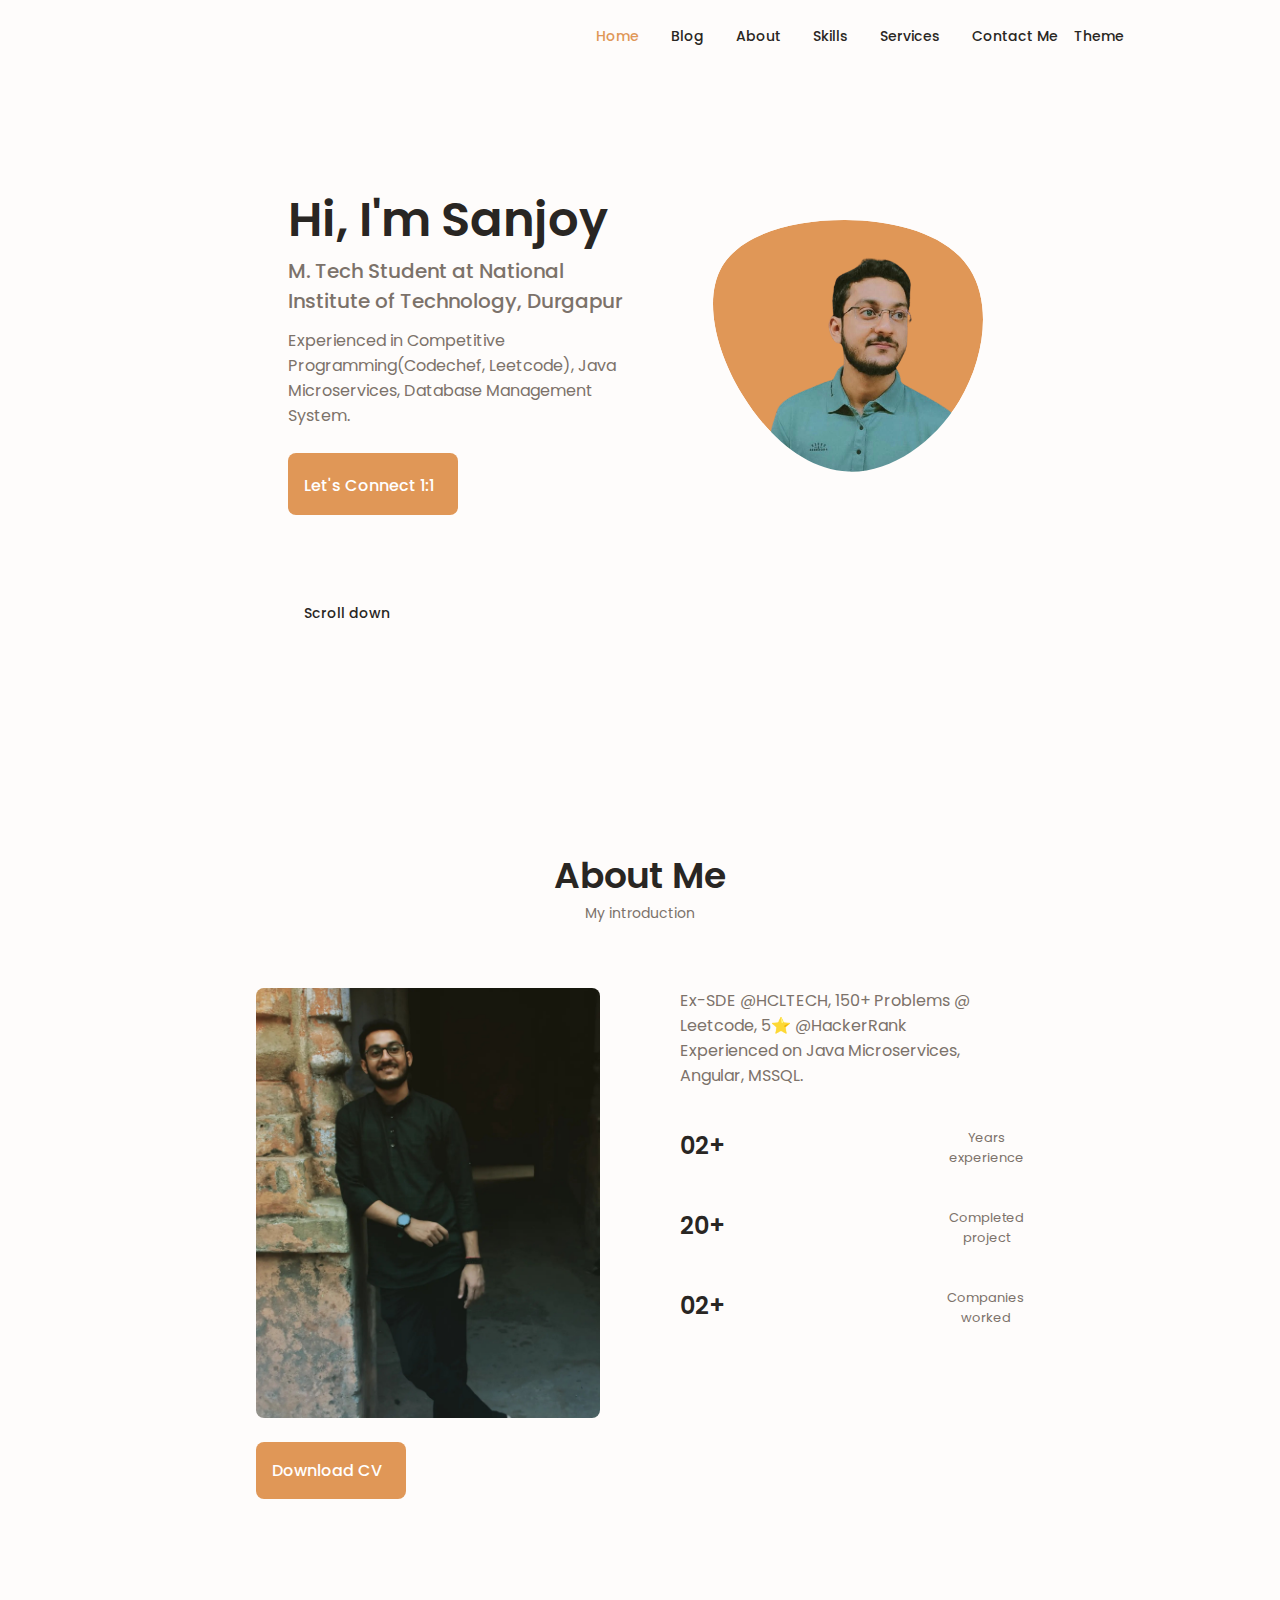
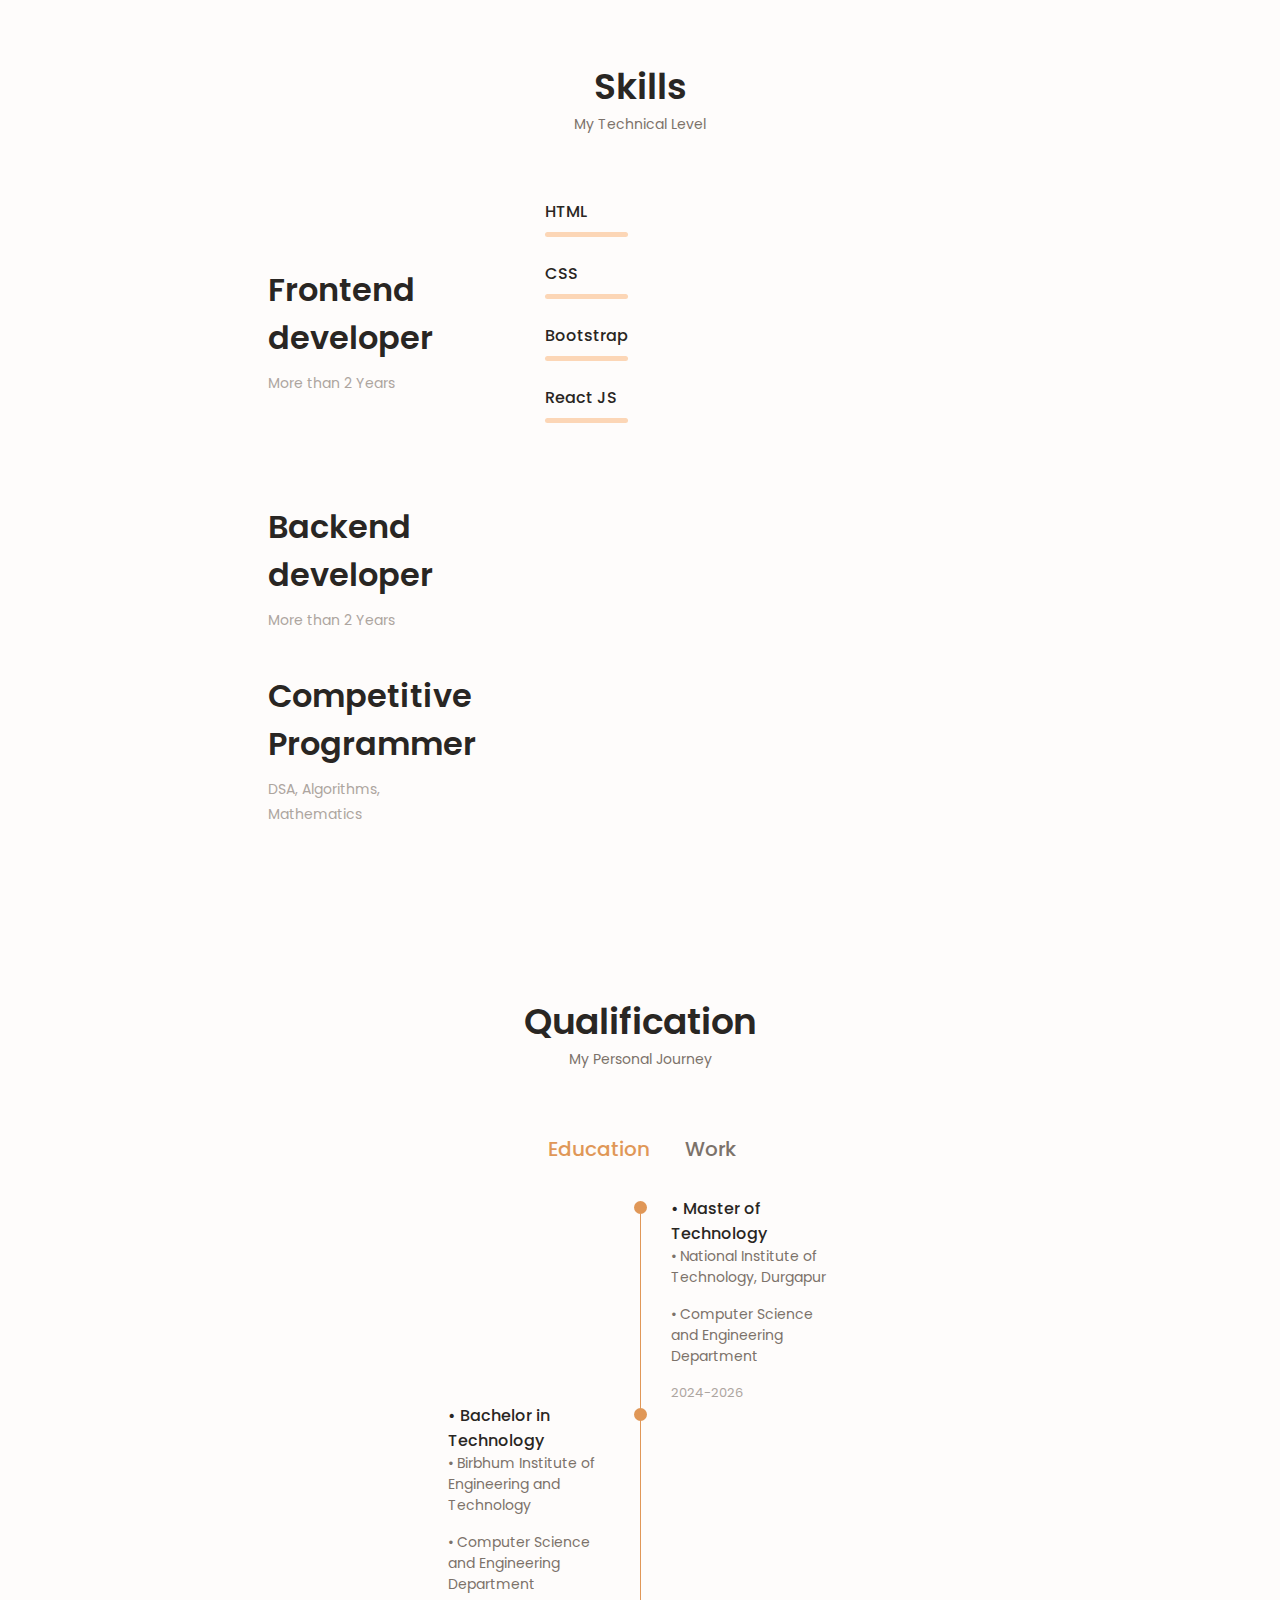
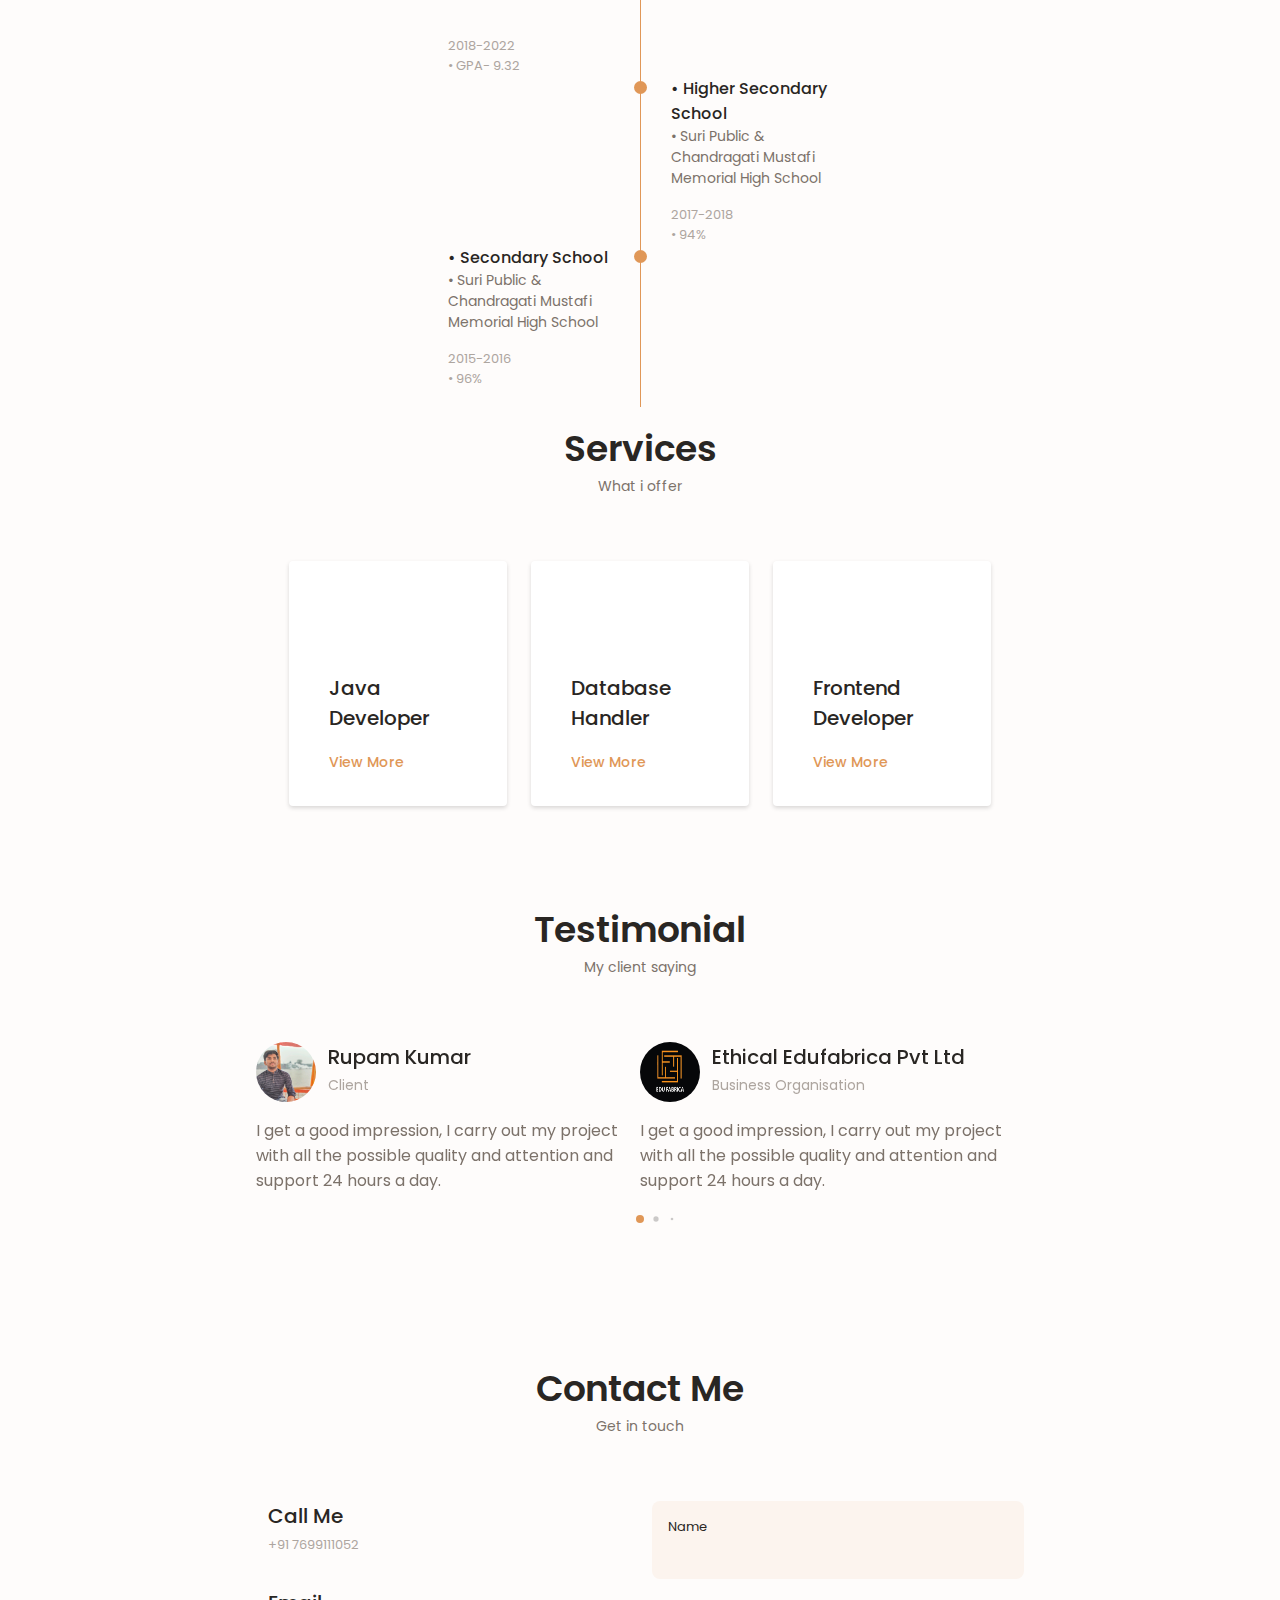
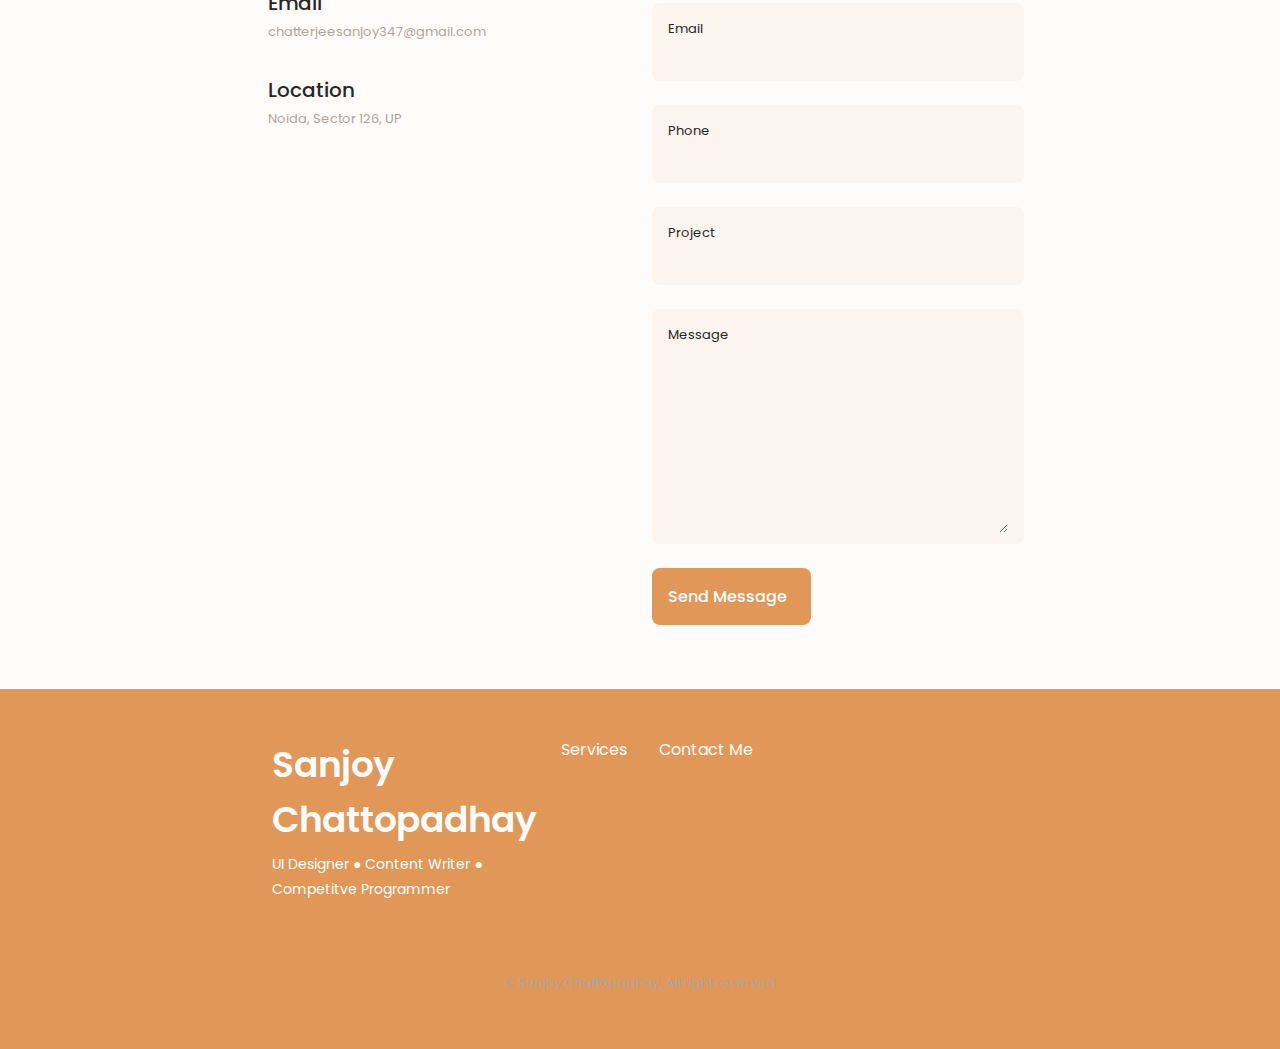
==== commit d580c092: "Update index.html" ====
--- a/index.html
+++ b/index.html
@@ -166,7 +166,7 @@
 
           <div class="about__data">
 
-            <p class="about__description">Ex-SDE @HCLTECH, 150+ Problems @ Leetcode, 5⭐ HackerRank  <a href: https://www.hcltech.com />HCL TECHNOLOGIES.</a>
+            <p class="about__description">Ex-SDE @HCLTECH, 150+ Problems @ Leetcode, 5⭐ @HackerRank 
               <br>
               Experienced on Java Microservices, Angular, MSSQL.
               
--- a/CSS/style.css
+++ b/CSS/style.css
@@ -7,7 +7,7 @@
 
     /*========== Colors ==========*/
     /* Change favorite color */
-    --hue-color: 197; /*Purple 250 - Green 142 - Blue 230 - Pink 340*/
+    --hue-color: 028; /*Purple 250 - Green 142 - Blue 230 - Pink 340*/
 
     /* HSL color mode */
     --first-color: hsl(var(--hue-color), 69%, 61%);
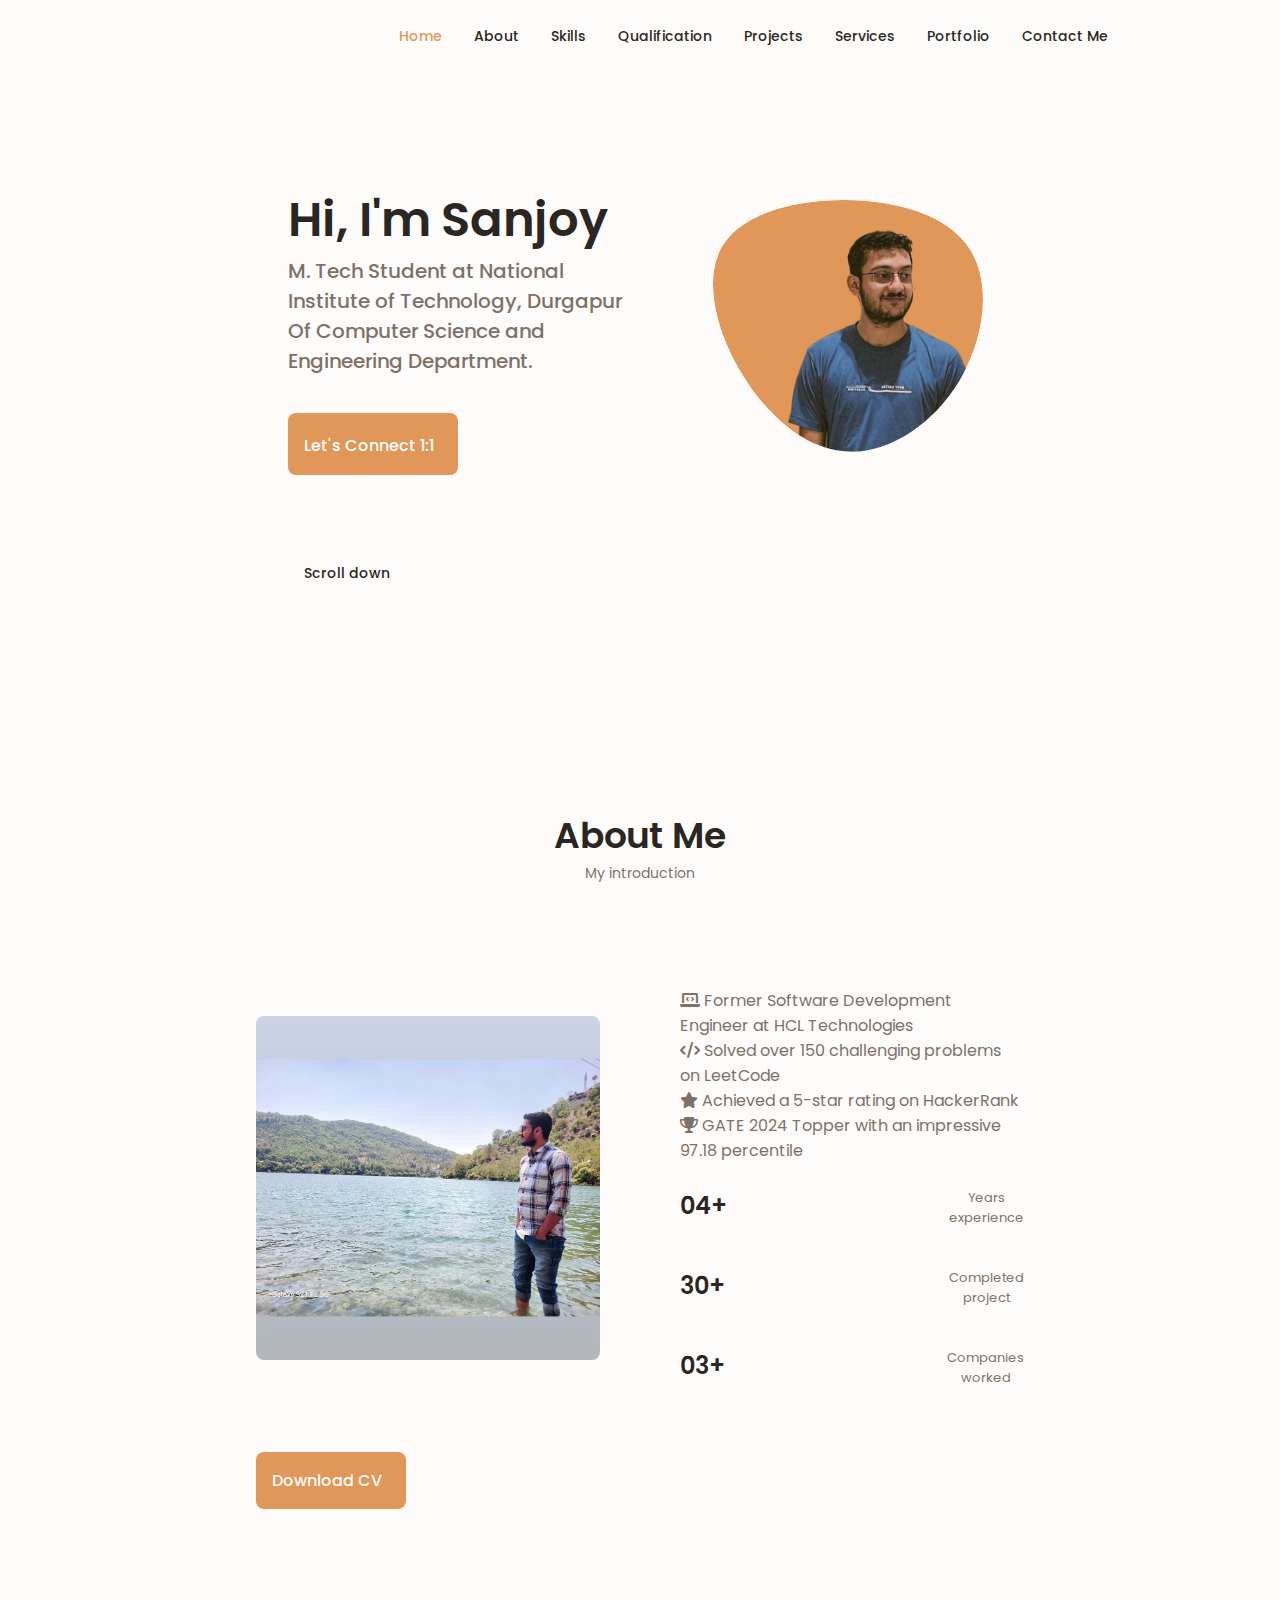
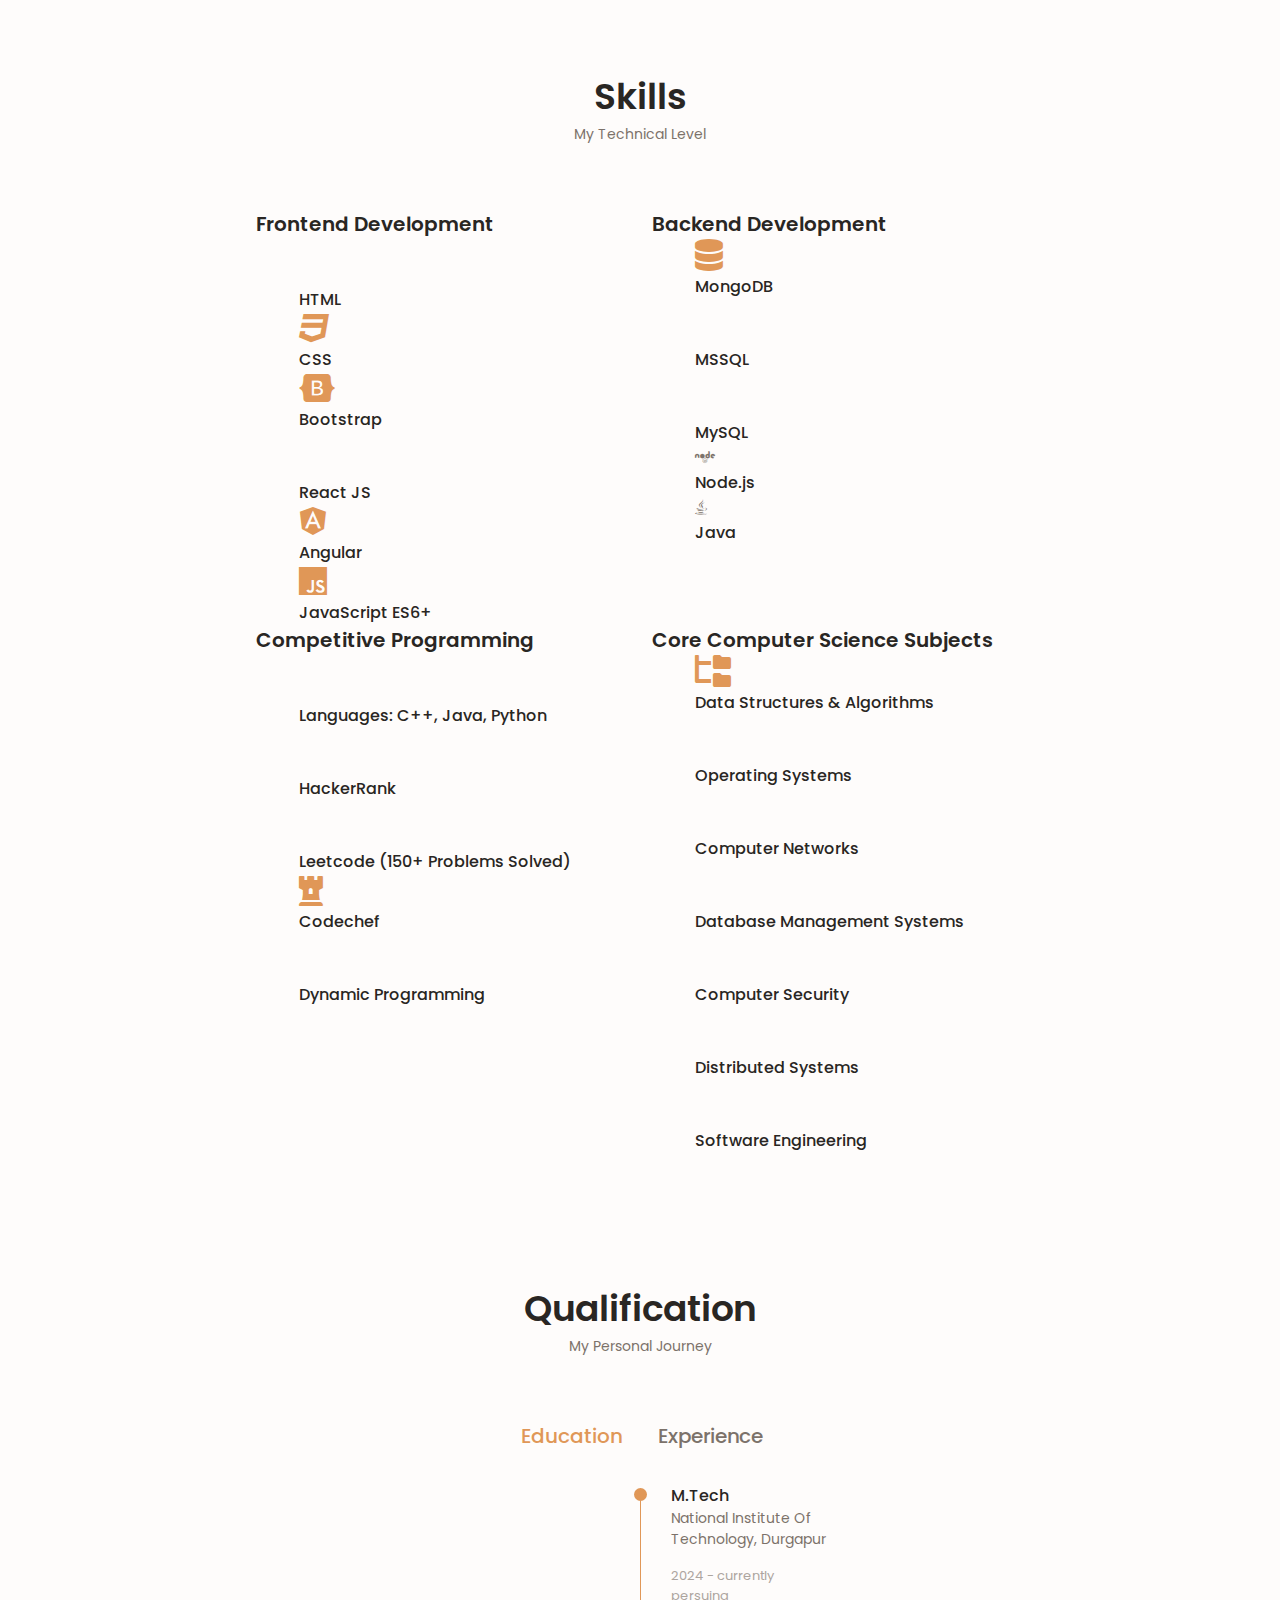
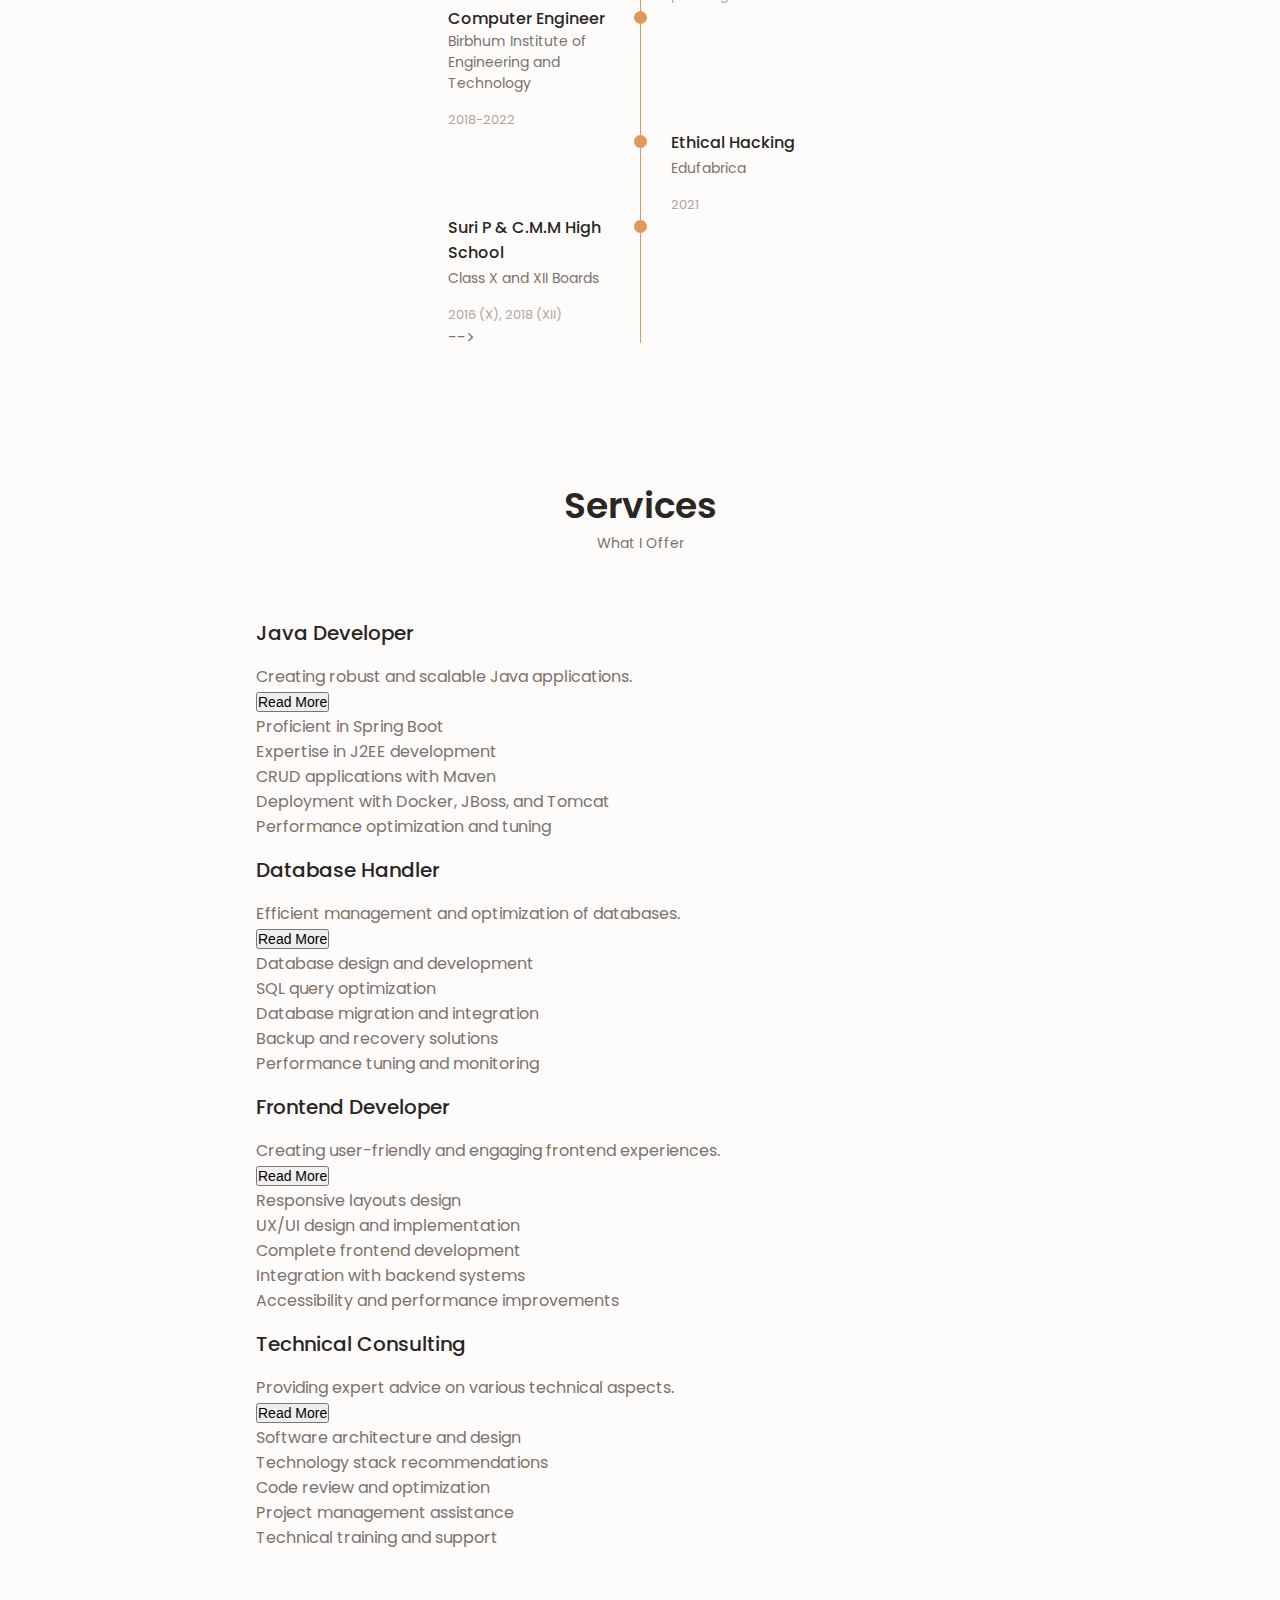
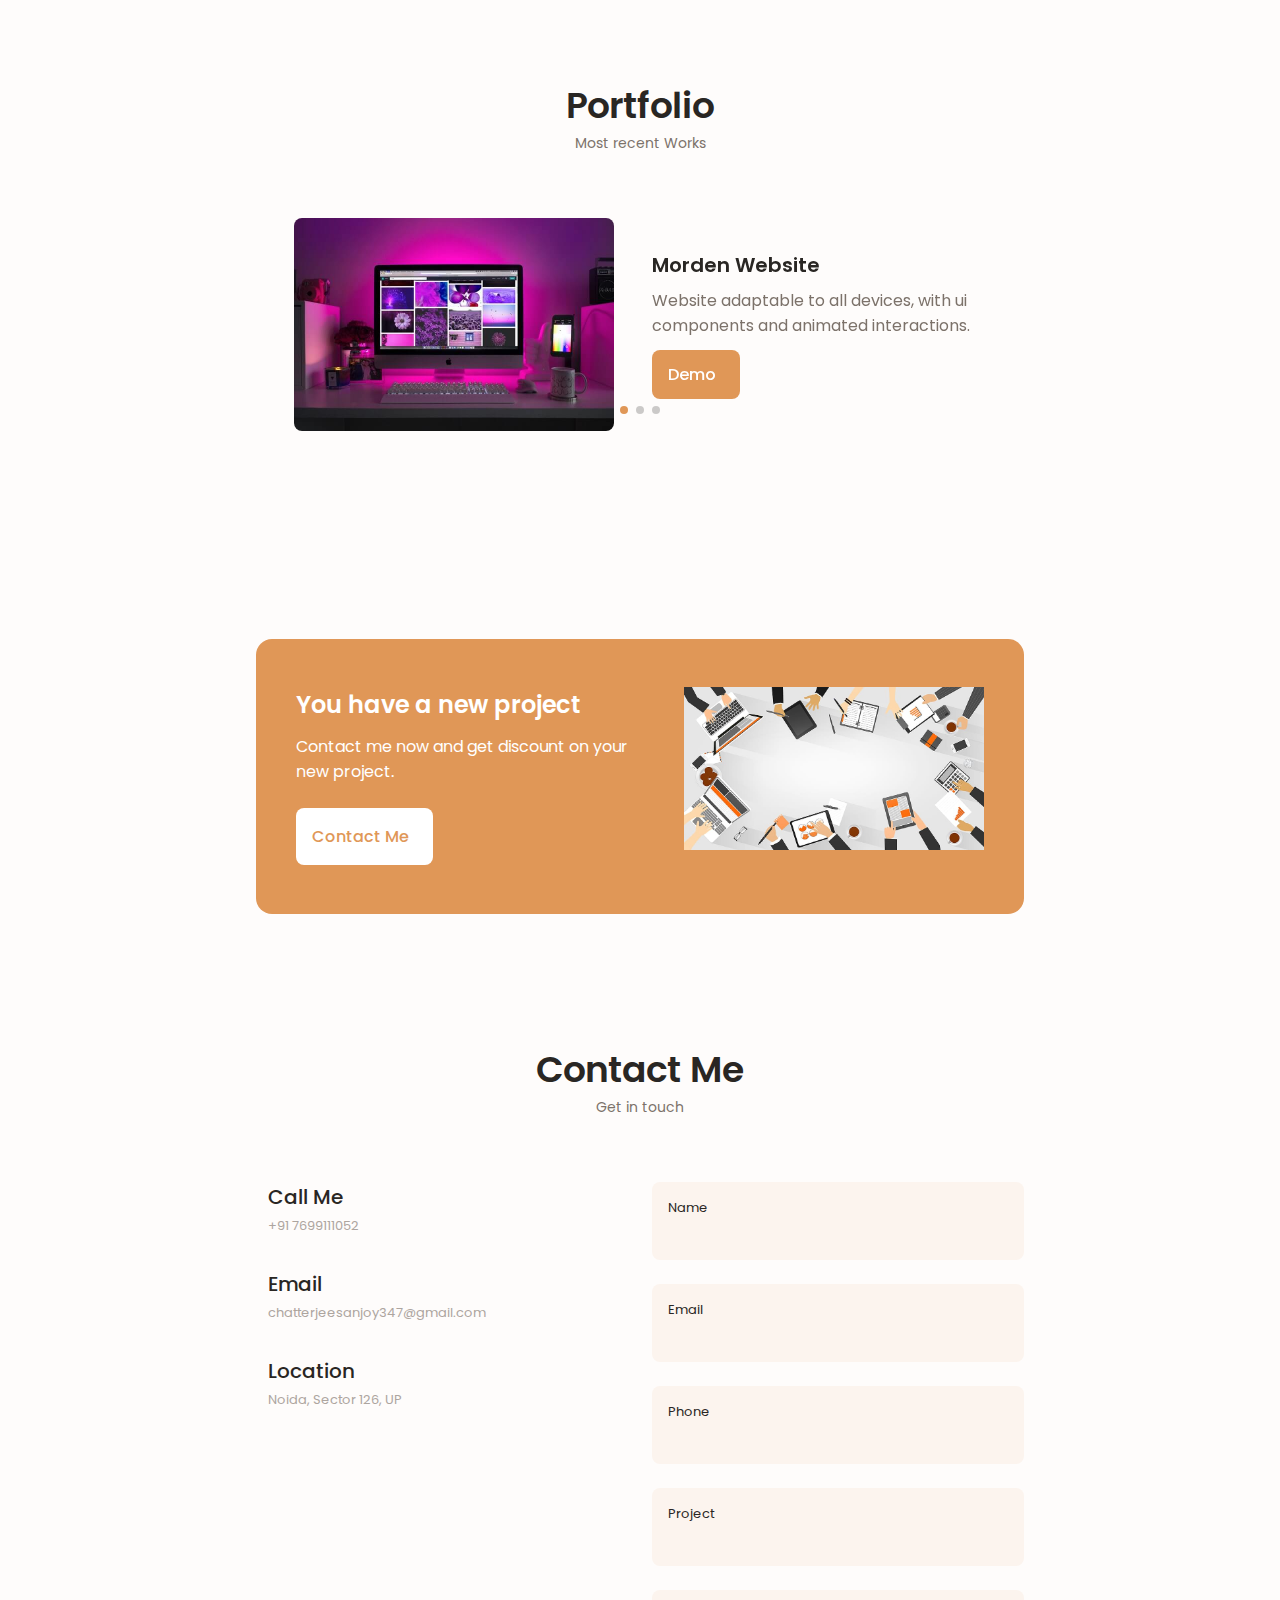
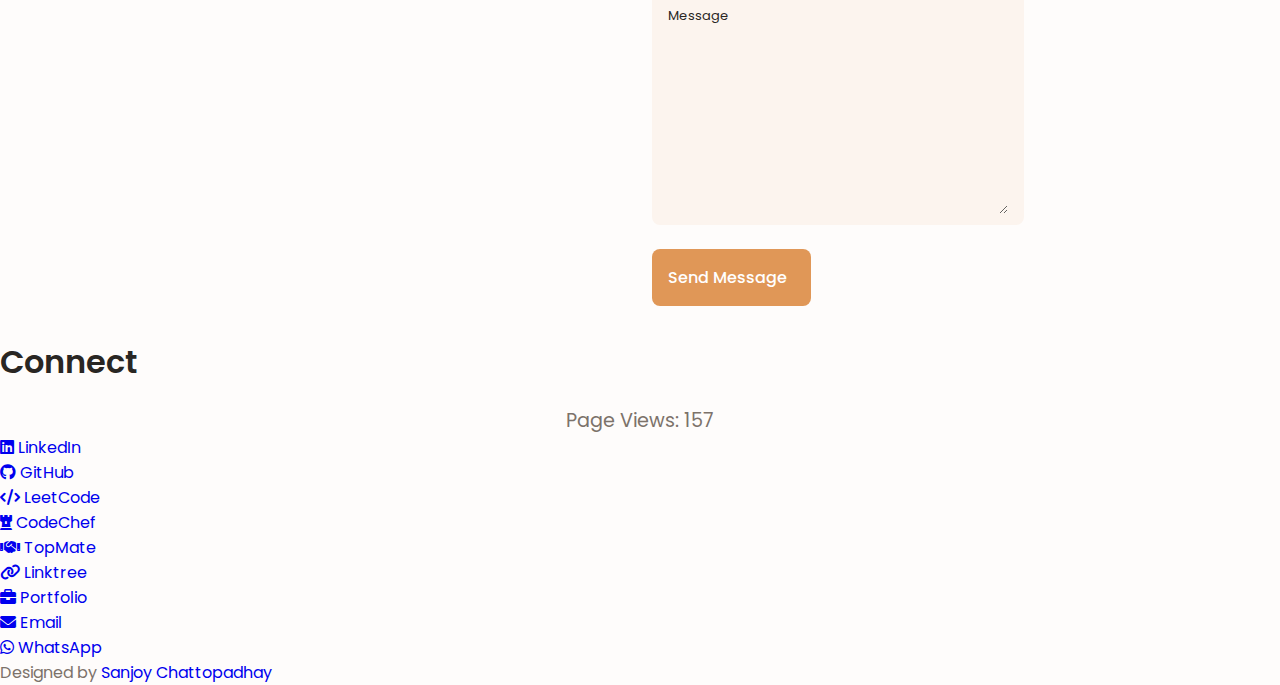
==== commit e536afb6: "Update index.html" ====
--- a/index.html
+++ b/index.html
@@ -21,6 +21,8 @@
   <link rel="manifest" href="/site.webmanifest">
   <link rel="icon" type="image/x-icon" href="Img/favicon2.png">
 
+  <link rel="stylesheet" href="https://cdnjs.cloudflare.com/ajax/libs/font-awesome/6.0.0-beta3/css/all.min.css">
+
 </head>
 
 <body>
@@ -38,11 +40,6 @@
             </a>
           </li>
 
-          <li class="nav__item">
-            <a href="https://sanjoy-chattopadhay.github.io/Blog_Problems/" class="nav__link">
-              <i class="uil uil-file-alt nav__icon"></i>Blog
-            </a>
-          </li>
 
           <li class="nav__item">
             <a href="#about" class="nav__link">
@@ -54,15 +51,32 @@
               <i class="uil uil-file-alt nav__icon"></i>Skills
             </a>
           </li>
+
+          <li class="nav__item">
+            <a href="#qualification" class="nav__link">
+              <i class="uil uil-file-alt nav__icon"></i> Qualification
+            </a>
+        </li>
+
+          <li class="nav__item">
+            <a href="https://sanjoy-chattopadhay.github.io/my-projects/" class="nav__link">
+              <i class="uil uil-file-alt nav__icon"></i>Projects
+            </a>
+          </li>
+          
           <li class="nav__item">
             <a href="#services" class="nav__link">
               <i class="uil uil-briefcase-alt nav__icon"></i>Services
             </a>
           </li>
          
-           
+          <li class="nav__item">
+            <a href="#portfolio" class="nav__link">
+                <i class="uil uil-scenery nav__icon"></i> Portfolio
+            </a>
+        </li>
               
-
+        
          
           <li class="nav__item">
             <a href="#contact" class="nav__link">
@@ -76,7 +90,7 @@
         <!--Theme change button-->
         <i class="uil uil-moon change-theme" id="theme-button"></i>
         <a href="#" class="nav__link">
-          <i class="uil uil-message nav__icon"></i>Theme
+          <i class="uil uil-message nav__icon"></i>
         </a>
         <div class="nav__toggle" id="nav-toggle">
           <i class="uil uil-apps"></i>
@@ -95,7 +109,7 @@
       <div class="home__container container grid">
         <div class="home__content grid">
           <div class="home__social">
-            <a href="https://www.linkedin.com/in/sanjay-chattopadhyay-390b3a1a6/" target="_blank" class="home__social-icon">
+            <a href="https://www.linkedin.com/in/sanjoy-chattopadhyay-390b3a1a6/" target="_blank" class="home__social-icon">
               <i class="uil uil-linkedin-alt"></i>
             </a>
 
@@ -105,7 +119,7 @@
             <a href="https://www.facebook.com/abhik.chattopadhyay.14/" target="_blank" class="home__social-icon">
               <i class="uil uil-facebook"></i>
             </a>
-            <a href="https://www.instagram.com/sanjoy_chatterjii/" target="_blank" class="home__social-icon">
+            <a href="https://www.instagram.com/sanjoy_chattopadhyay_/" target="_blank" class="home__social-icon">
               <i class="uil uil-instagram"></i>
             </a>
           </div>
@@ -123,16 +137,16 @@
                                     165.547 130.807 187.559 100.226 186.353C69.6454 185.297 41.0228 161.023 21.7403
                                     129.362C2.45776 97.8511 -7.48481 59.1033 6.67581 34.5279C20.9871 10.1032 59.7028
                                     -0.149132 97.9666 0.00163737C136.23 0.303176 174.193 10.857 190.312 36.4879Z" />
-                <image class="home__blob-img" x='20' y='20' href="Img/ppp4.png" />
+                <image class="home__blob-img" x='20' y='20' href="Img/dp1.png" class="hover-image" />
               </g>
             </svg>
           </div>
 
           <div class="home__data">
             <h1 class="home__title">Hi, I'm Sanjoy</h1>
-            <h3 class="home__subtitle">M. Tech Student at National Institute of Technology, Durgapur</h3>
-
-            <p class="home__descriotion">Experienced in Competitive Programming(Codechef, Leetcode), Java Microservices, Database Management System.</p>
+            <h3 class="home__subtitle">M. Tech Student at National Institute of Technology, Durgapur Of Computer Science and Engineering Department.</h3>
+
+            <p class="home__descriotion"></p>
             <br>
             <a href="https://topmate.io/sanjoy_chattopadhyay" class="button button-flex">
               Let's Connect 1:1<i class="uil uil-message button__icon"></i>
@@ -162,18 +176,21 @@
         <span class="section__subtitle">My introduction</span>
 
         <div class="about__container container grid">
-          <img src="Img/dp4.png" alt="" class="about__img">
+          <img src="Img/dp8.jpg" alt="" class="about__img hover-image" >
 
           <div class="about__data">
 
-            <p class="about__description">Ex-SDE @HCLTECH, 150+ Problems @ Leetcode, 5⭐ @HackerRank 
-              <br>
-              Experienced on Java Microservices, Angular, MSSQL.
-              
-
-
-
+            <p class="about__description">
+              <ul class="about__list">
+                <li><i class="fa-solid fa-laptop-code"></i> Former Software Development Engineer at HCL Technologies</li>
+                <li><i class="fa-solid fa-code"></i> Solved over 150 challenging problems on LeetCode</li>
+                <li><i class="fa-solid fa-star"></i> Achieved a 5-star rating on HackerRank</li>
+                <li><i class="fa-solid fa-trophy"></i> GATE 2024 Topper with an impressive 97.18 percentile</li>
+              </ul>
             </p>
+            
+            
+            
             <!--
                       <p class="about__description"></p>
                       <p class="about__description"></p>
@@ -181,24 +198,25 @@
                             web technologies, Python Programming, C++ programming, Database Manegement System like SQL eg: Oracle, MySQL and noSQL e.g: MongoDB and Ui / Ux design,
                             delivering quality work.</p> -->
 
+                            <br>
             <div class="about__info">
-              <span class="about__info-title">02+</span>
+              <span class="about__info-title">04+</span>
               <span class="about__info-name">Years <br> experience</span>
             </div>
 
             <div class="about__info">
-              <span class="about__info-title">20+</span>
+              <span class="about__info-title">30+</span>
               <span class="about__info-name">Completed <br> project</span>
             </div>
 
             <div class="about__info">
-              <span class="about__info-title">02+</span>
+              <span class="about__info-title">03+</span>
               <span class="about__info-name">Companies <br> worked</span>
             </div>
           </div>
 
           <div class="about__buttons">
-            <a download="" href="https://coffee-shay-20.tiiny.site/" class="button button--flex">
+            <a download="" href="https://docs.google.com/document/d/1j46N0bUmxRTv2a3-_2Bf1gyci_BNsqbiI70h2LTJYQk/edit?usp=sharing" class="button button--flex">
               Download CV<i class="uil uil-download-alt button__icon"></i>
             </a>
           </div>
@@ -212,639 +230,509 @@
     <section class="skills section" id="skills">
       <h2 class="section__title">Skills</h2>
       <span class="section__subtitle">My Technical Level</span>
-
+  
       <div class="skills__container container grid">
-        <div>
-          <!--==================== SKILLS 1 ====================-->
-          <div class="skills__content skills__open">
-            <div class="skills__header">
-              <i class="uil uil-brackets-curly skills__icon"></i>
-
-              <div>
-                <h1 class="skills__titles">Frontend developer</h1>
-                <span class="skills__subtitle">More than 2 Years</span>
-              </div>
-
-              <i class="uil uil-angle-down skills__arrow"></i>
-
-              <div class="skills__list grid">
-                <div class="skills__data">
-                  <div class="skills__titles">
-                    <h3 class="skills__name">HTML</h3>
-                    <!-- <span class="skills__number">90%</span> -->
-                  </div>
-                  <div class="skills__bar">
-                    <!-- <span class="skills__percentage skills__html"></span> -->
-                  </div>
+          <!-- Frontend Development -->
+          <div class="skills__content">
+              <h3 class="skills__title"><i class="uil uil-brackets-curly"></i> Frontend Development</h3>
+              <div class="skills__list">
+                  <div class="skills__item">
+                      <i class="uil uil-html5 skills__icon"></i>
+                      <h4 class="skills__name">HTML</h4>
+                  </div>
+                  <div class="skills__item">
+                    <i class="fa-brands fa-css3 skills__icon"></i>
+                      <h4 class="skills__name">CSS</h4>
+                  </div>
+                  <div class="skills__item">
+                    <i class="fa-brands fa-bootstrap skills__icon"></i>
+                      <h4 class="skills__name">Bootstrap</h4>
+                  </div>
+                  <div class="skills__item">
+                      <i class="uil uil-react skills__icon"></i>
+                      <h4 class="skills__name">React JS</h4>
+                  </div>
+                 
+                  <div class="skills__item ">
+                    <i class="fa-brands fa-angular skills__icon"></i>
+                      <h4 class="skills__name">Angular</h4>
+                  </div>
+                  <div class="skills__item">
+                    <i class="fa-brands fa-js skills__icon"></i>
+                      <h4 class="skills__name">JavaScript ES6+</h4>
+                  </div>
+              </div>
+          </div>
+  
+          <!-- Backend Development -->
+          <div class="skills__content">
+              <h3 class="skills__title"><i class="uil uil-server-network"></i> Backend Development</h3>
+              <div class="skills__list">
+                  <div class="skills__item">
+                    <i class="fa-solid fa-database skills__icon"></i>
+                      <h4 class="skills__name">MongoDB</h4>
+                  </div>
+                  <div class="skills__item">
+                      <i class="uil uil-database-alt skills__icon"></i>
+                      <h4 class="skills__name">MSSQL</h4>
+                  </div>
+                  <div class="skills__item">
+                      <i class="uil uil-database skills__icon"></i>
+                      <h4 class="skills__name">MySQL</h4>
+                  </div>
+                  <div class="skills__item">
+                    <i class="fa-brands fa-node"></i>
+                      <h4 class="skills__name">Node.js</h4>
+                  </div>
+                  <div class="skills__item">
+                    <i class="fa-brands fa-java"></i>
+                      <h4 class="skills__name">Java</h4>
+                  </div>
+                 
+              </div>
+          </div>
+  
+          <!-- Competitive Programming -->
+          <div class="skills__content">
+              <h3 class="skills__title"><i class="uil uil-swatchbook"></i> Competitive Programming</h3>
+              <div class="skills__list">
+                  <div class="skills__item">
+                      <i class="uil uil-code-branch skills__icon"></i>
+                      <h4 class="skills__name">Languages: C++, Java, Python</h4>
+                  </div>
+                  <div class="skills__item">
+                      <i class="uil uil-star skills__icon"></i>
+                      <h4 class="skills__name">HackerRank</h4>
+                  </div>
+                  <div class="skills__item">
+                      <i class="uil uil-check-circle skills__icon"></i>
+                      <h4 class="skills__name">Leetcode (150+ Problems Solved)</h4>
+                  </div>
+                  <div class="skills__item">
+                    <i class="fa-solid fa-chess-rook skills__icon"></i>
+                      <h4 class="skills__name">Codechef</h4>
+                  </div>
+                  
+                  <div class="skills__item">
+                      <i class="uil uil-brain skills__icon"></i>
+                      <h4 class="skills__name">Dynamic Programming</h4>
+                  </div>
+              </div>
+          </div>
+  
+          <!-- Core Computer Science Subjects -->
+          <div class="skills__content">
+              <h3 class="skills__title"><i class="uil uil-book-reader"></i> Core Computer Science Subjects</h3>
+              <div class="skills__list">
+                  <div class="skills__item">
+                    <i class="fa-solid fa-folder-tree skills__icon"></i>
+                      <h4 class="skills__name">Data Structures & Algorithms</h4>
+                  </div>
+                  <div class="skills__item">
+                      <i class="uil uil-processor skills__icon"></i>
+                      <h4 class="skills__name">Operating Systems</h4>
+                  </div>
+                  <div class="skills__item">
+                      <i class="uil uil-sitemap skills__icon"></i>
+                      <h4 class="skills__name">Computer Networks</h4>
+                  </div>
+                  <div class="skills__item">
+                      <i class="uil uil-database-alt skills__icon"></i>
+                      <h4 class="skills__name">Database Management Systems</h4>
+                  </div>
+                  <div class="skills__item">
+                      <i class="uil uil-lock-alt skills__icon"></i>
+                      <h4 class="skills__name">Computer Security</h4>
+                  </div>
+                  <div class="skills__item">
+                      <i class="uil uil-network-wired skills__icon"></i>
+                      <h4 class="skills__name">Distributed Systems</h4>
+                  </div>
+                  <div class="skills__item">
+                      <i class="uil uil-analytics skills__icon"></i>
+                      <h4 class="skills__name">Software Engineering</h4>
+                  </div>
+              </div>
+          </div>
+      </div>
+  </section>
+  
+  
+
+    <!--==================== QUALIFICATION ====================-->
+     <section class="qualification section" id="qualification">
+            <h2 class="section__title">Qualification</h2>
+            <span class="section__subtitle">My Personal Journey</span>
+
+            <div class="qualification__container container">
+                <div class="qualification__tabs">
+                    <div class="qualification__button button--flex qualification__active" data-target='#education'>
+                        <i class="uil uil-graduation-cap qualification__icon"></i>
+                        Education
+                    </div>
+
+                    <div class="qualification__button button--flex" data-target="#work">
+                        <i class="uil uil-briefcase-alt qualification__icon"></i>
+                        Experience
+                    </div>
                 </div>
-
-                <div class="skills__data">
-                  <div class="skills__titles">
-                    <h3 class="skills__name">CSS</h3>
-                    <!-- <span class="skills__number">90%</span> -->
-                  </div>
-                  <div class="skills__bar">
-                    <!-- <span class="skills__percentage skills__css"></span> -->
-                  </div>
+                <div class="qualification__sections">
+                    <!--==================== QUALIFICATION CONTENT 1 ====================-->
+                    <div class="qualification__content qualification__active" data-content id="education">
+
+                      
+                      <!-- Qualification no 0 -->
+
+                      <div class="qualification__data">
+                        <div></div>
+
+                        <div>
+                            <span class="qualification__rounder"></span>
+                            <span class="qualification__line"></span>
+                        </div>
+
+                        <div>
+                            <h3 class="qualification__title">M.Tech</h3>
+                            <span class="qualification__subtitle">National Institute Of Technology, Durgapur</span>
+                            <div class="qualification__calender">
+                                <i class="uil uil-calendar-alt"></i>
+                                2024 - currently persuing
+                            </div>
+                        </div>
+
+
+                    </div>
+
+
+
+
+                        <!--==================== QUALIFICATION 1 ====================-->
+                        <div class="qualification__data">
+                            <div>
+                                <h3 class="qualification__title">Computer Engineer</h3>
+                                <span class="qualification__subtitle">Birbhum Institute of Engineering and Technology</span>
+                                <div class="qualification__calender">
+                                    <i class="uil uil-calendar-alt"></i>
+                                    2018-2022
+                                </div>
+                            </div>
+
+                            <div>
+                                <span class="qualification__rounder"></span>
+                                <span class="qualification__line"></span>
+                            </div>
+                        </div>
+                        <!--==================== QUALIFICATION 2 ====================-->
+                        <div class="qualification__data">
+                            <div></div>
+
+                            <div>
+                                <span class="qualification__rounder"></span>
+                                <span class="qualification__line"></span>
+                            </div>
+
+                            <div>
+                                <h3 class="qualification__title">Ethical Hacking</h3>
+                                <span class="qualification__subtitle">Edufabrica</span>
+                                <div class="qualification__calender">
+                                    <i class="uil uil-calendar-alt"></i>
+                                    2021
+                                </div>
+                            </div>
+
+
+                        </div>
+
+                        <!--==================== QUALIFICATION 3 ====================-->
+                        <div class="qualification__data">
+                            <div>
+                                <h3 class="qualification__title">Suri P & C.M.M High School</h3>
+                                <span class="qualification__subtitle">Class X and XII Boards</span>
+                                <div class="qualification__calender">
+                                    <i class="uil uil-calendar-alt"></i>
+                                    2016 (X), 2018 (XII)
+                                </div>
+                            </div>
+
+                            <div>
+                                <span class="qualification__rounder"></span>
+                                <span class="qualification__line"></span>
+                            </div>
+                        </div>
+
+                        <!--==================== QUALIFICATION 4 ====================-->
+                        <!-- <div class="qualification__data">
+                            <div></div>
+
+                            <div>
+                                <span class="qualification__rounder"></span>
+                                <!--<span class="qualification__line"></span>-->
+                            <!-- </div>
+
+                            <div>
+                                <h3 class="qualification__title">SDE</h3>
+                                <span class="qualification__subtitle">HCLTech</span>
+                                <div class="qualification__calender">
+                                    <i class="uil uil-calendar-alt"></i>
+                                    2022-2024
+                                </div>
+                            </div>
+
+
+                        </div> --> -->
+                    </div>
+
+                    <!--==================== QUALIFICATION CONTENT 2 ====================-->
+                    <div class="qualification__content" data-content id="work">
+                        <!--==================== QUALIFICATION 1 ====================-->
+                        <div class="qualification__data">
+                            <div>
+                                <h3 class="qualification__title">SDE</h3>
+                                <span class="qualification__subtitle">HCLTech</span>
+                                <div class="qualification__calender">
+                                    <i class="uil uil-calendar-alt"></i>
+                                    2022-2024
+                                </div>
+                            </div>
+
+                            <div>
+                                <span class="qualification__rounder"></span>
+                                <span class="qualification__line"></span>
+                            </div>
+                        </div>
+                        <!--==================== QUALIFICATION 2 ====================-->
+                        <div class="qualification__data">
+                            <div></div>
+
+                            <div>
+                                <span class="qualification__rounder"></span>
+                                <span class="qualification__line"></span>
+                            </div>
+
+                            <div>
+                                <h3 class="qualification__title">Summer Intern</h3>
+                                <span class="qualification__subtitle">Ethical Edufabrica Ltd</span>
+                                <div class="qualification__calender">
+                                    <i class="uil uil-calendar-alt"></i>
+                                    2021
+                                </div>
+                            </div>
+
+
+                        </div>
+
+                        <!--==================== QUALIFICATION 3 ====================-->
+                        <div class="qualification__data">
+                            <div>
+                                <h3 class="qualification__title">Teaching Intern</h3>
+                                <span class="qualification__subtitle">JYCSM, Suri</span>
+                                <div class="qualification__calender">
+                                    <i class="uil uil-calendar-alt"></i>
+                                    2021
+                                </div>
+                            </div>
+
+                            <div>
+                                <span class="qualification__rounder"></span>
+                                <!--<span class="qualification__line"></span>-->
+                            </div>
+                        </div>
+                    </div>
                 </div>
-
-
-                <div class="skills__data">
-                  <div class="skills__titles">
-                    <h3 class="skills__name">Bootstrap</h3>
-                    <!-- <span class="skills__number">80%</span> -->
-                  </div>
-                  <div class="skills__bar">
-                    <!-- <span class="skills__percentage skills__bootstrap"></span> -->
-                  </div>
-                </div>
-
-                <div class="skills__data">
-                  <div class="skills__titles">
-                    <h3 class="skills__name">React JS</h3>
-                    <!-- <span class="skills__number">60%</span> -->
-                  </div>
-                  <div class="skills__bar">
-                    <!-- <span class="skills__percentage skills__react"></span> -->
-                  </div>
-                </div>
-
-               
-              </div>
-            </div>
-          </div>
-
-          <!--==================== SKILLS 2 ====================-->
-          <div class="skills__content skills__close">
-            <div class="skills__header">
-              <i class="uil uil-server-network skills__icon"></i>
-
-              <div>
-                <h1 class="skills__titles">Backend developer</h1>
-                <span class="skills__subtitle">More than 2 Years</span>
-              </div>
-
-              <i class="uil uil-angle-down skills__arrow"></i>
-
-              <div class="skills__list grid">
-                <div class="skills__data">
-                  <div class="skills__titles">
-                    <h3 class="skills__name">Mongo DB</h3>
-                    <!-- <span class="skills__number">90%</span> -->
-                  </div>
-                  <div class="skills__bar">
-                    <!-- <span class="skills__percentage skills__php"></span> -->
-                  </div>
-                </div>
-
-
-                <div class="skills__data">
-                  <div class="skills__titles">
-                    <h3 class="skills__name">MSSQL</h3>
-                    <!-- <span class="skills__number">80%</span> -->
-                  </div>
-                  <div class="skills__bar">
-                    <!-- <span class="skills__percentage skills__python"></span> -->
-                  </div>
-                </div>
-
-                <div class="skills__data">
-                  <div class="skills__titles">
-                    <h3 class="skills__name">MySQL</h3>
-                    <!-- <span class="skills__number">80%</span> -->
-                  </div>
-                  <div class="skills__bar">
-                    <!-- <span class="skills__percentage skills__sql"></span> -->
-                  </div>
-                </div>
-              </div>
-            </div>
-          </div>
-
-          <!--==================== SKILLS 3 ====================-->
-          <div class="skills__content skills__close">
-            <div class="skills__header">
-              <i class="uil uil-swatchbook skills__icon"></i>
-
-              <div>
-                <h1 class="skills__titles">Competitive Programmer</h1>
-                <span class="skills__subtitle">DSA, Algorithms, Mathematics</span>
-              </div>
-
-              <i class="uil uil-angle-down skills__arrow"></i>
-
-              <div class="skills__list grid">
-                <div class="skills__data">
-                  <div class="skills__titles">
-                    <h3 class="skills__name"> Prog Languages: C++, Java, Python</h3>
-                    <!-- <span class="skills__number">80%</span> -->
-                  </div>
-                  <div class="skills__bar">
-                    <!-- <span class="skills__percentage skills__figma"></span> -->
-                  </div>
-                </div>
-
-               
-
-                <div class="skills__data">
-                  <div class="skills__titles">
-                    <h3 class="skills__name">HackerRank (5 ⭐)</h3>
-                    <!-- <span class="skills__number">80%</span> -->
-                  </div>
-                  <div class="skills__bar">
-                    <!-- <span class="skills__percentage skills__photoshop"></span> -->
-                  </div>
-                </div>
-
-                <div class="skills__data">
-                  <div class="skills__titles">
-                    <h3 class="skills__name">Leetcode (150+ Problems Solved)</h3>
-                    <!-- <span class="skills__number">70%</span> -->
-                  </div>
-                  <div class="skills__bar">
-                    <!-- <span class="skills__percentage skills__adobexd"></span> -->
-                  </div>
-                </div>
-
-
-                <div class="skills__data">
-                  <div class="skills__titles">
-                    <h3 class="skills__name">Codechef</h3>
-                    <!-- <span class="skills__number">90%</span> -->
-                  </div>
-                  <div class="skills__bar">
-                    <!-- <span class="skills__percentage skills__sketch"></span> -->
-                  </div>
-                </div>
-
-
-              </div>
-            </div>
-          </div>
-
-        </div>
+            </div>
+        </section>
+
+
+    <!--==================== SERVICES ====================-->
+    <section class="services section" id="services">
+      <h2 class="section__title">Services</h2>
+      <span class="section__subtitle">What I Offer</span>
+  
+      <div class="services__container container">
+          <!-- Service 1 -->
+          <div class="services__item">
+              <div class="services__icon-wrapper">
+                  <i class="uil uil-pen services__icon"></i>
+              </div>
+              <div class="services__details">
+                  <h3 class="services__title">Java Developer</h3>
+                  <p class="services__description">Creating robust and scalable Java applications.</p>
+                  <button class="services__button" onclick="toggleDetails('java')">Read More</button>
+                  <div class="services__more-content" id="java">
+                      <ul>
+                          <li><i class="uil uil-check-circle services__more-icon"></i> Proficient in Spring Boot</li>
+                          <li><i class="uil uil-check-circle services__more-icon"></i> Expertise in J2EE development</li>
+                          <li><i class="uil uil-check-circle services__more-icon"></i> CRUD applications with Maven</li>
+                          <li><i class="uil uil-check-circle services__more-icon"></i> Deployment with Docker, JBoss, and Tomcat</li>
+                          <li><i class="uil uil-check-circle services__more-icon"></i> Performance optimization and tuning</li>
+                      </ul>
+                  </div>
+              </div>
+          </div>
+  
+          <!-- Service 2 -->
+          <div class="services__item">
+              <div class="services__icon-wrapper">
+                  <i class="uil uil-web-grid services__icon"></i>
+              </div>
+              <div class="services__details">
+                  <h3 class="services__title">Database Handler</h3>
+                  <p class="services__description">Efficient management and optimization of databases.</p>
+                  <button class="services__button" onclick="toggleDetails('database')">Read More</button>
+                  <div class="services__more-content" id="database">
+                      <ul>
+                          <li><i class="uil uil-check-circle services__more-icon"></i> Database design and development</li>
+                          <li><i class="uil uil-check-circle services__more-icon"></i> SQL query optimization</li>
+                          <li><i class="uil uil-check-circle services__more-icon"></i> Database migration and integration</li>
+                          <li><i class="uil uil-check-circle services__more-icon"></i> Backup and recovery solutions</li>
+                          <li><i class="uil uil-check-circle services__more-icon"></i> Performance tuning and monitoring</li>
+                      </ul>
+                  </div>
+              </div>
+          </div>
+  
+          <!-- Service 3 -->
+          <div class="services__item">
+              <div class="services__icon-wrapper">
+                  <i class="uil uil-arrow services__icon"></i>
+              </div>
+              <div class="services__details">
+                  <h3 class="services__title">Frontend Developer</h3>
+                  <p class="services__description">Creating user-friendly and engaging frontend experiences.</p>
+                  <button class="services__button" onclick="toggleDetails('frontend')">Read More</button>
+                  <div class="services__more-content" id="frontend">
+                      <ul>
+                          <li><i class="uil uil-check-circle services__more-icon"></i> Responsive layouts design</li>
+                          <li><i class="uil uil-check-circle services__more-icon"></i> UX/UI design and implementation</li>
+                          <li><i class="uil uil-check-circle services__more-icon"></i> Complete frontend development</li>
+                          <li><i class="uil uil-check-circle services__more-icon"></i> Integration with backend systems</li>
+                          <li><i class="uil uil-check-circle services__more-icon"></i> Accessibility and performance improvements</li>
+                      </ul>
+                  </div>
+              </div>
+          </div>
+  
+          <!-- Service 4 -->
+          <div class="services__item">
+              <div class="services__icon-wrapper">
+                  <i class="uil uil-cog services__icon"></i>
+              </div>
+              <div class="services__details">
+                  <h3 class="services__title">Technical Consulting</h3>
+                  <p class="services__description">Providing expert advice on various technical aspects.</p>
+                  <button class="services__button" onclick="toggleDetails('consulting')">Read More</button>
+                  <div class="services__more-content" id="consulting">
+                      <ul>
+                          <li><i class="uil uil-check-circle services__more-icon"></i> Software architecture and design</li>
+                          <li><i class="uil uil-check-circle services__more-icon"></i> Technology stack recommendations</li>
+                          <li><i class="uil uil-check-circle services__more-icon"></i> Code review and optimization</li>
+                          <li><i class="uil uil-check-circle services__more-icon"></i> Project management assistance</li>
+                          <li><i class="uil uil-check-circle services__more-icon"></i> Technical training and support</li>
+                      </ul>
+                  </div>
+              </div>
+          </div>
       </div>
-
-
-    </section>
-
-    <!--==================== QUALIFICATION ====================-->
-    <section class="qualification section">
-      <h2 class="section__title">Qualification</h2>
-      <span class="section__subtitle">My Personal Journey</span>
-
-      <div class="qualification__container container">
-        <div class="qualification__tabs">
-          <div class="qualification__button button--flex qualification__active" data-target='#education'>
-            <i class="uil uil-graduation-cap qualification__icon"></i>
-            Education
-          </div>
-
-          <div class="qualification__button button--flex" data-target="#work">
-            <i class="uil uil-briefcase-alt qualification__icon"></i>
-            Work
-          </div>
-        </div>
-        <div class="qualification__sections">
-          <!--==================== QUALIFICATION CONTENT 1 ====================-->
-          <div class="qualification__content qualification__active" data-content id="education">
-
-
-
-            <div class="qualification__data">
-              <div></div>
-
-              <div>
-                <span class="qualification__rounder"></span>
-                <span class="qualification__line"></span>
-              </div>
-
-              <div>
-                <h3 class="qualification__title">• Master of Technology</h3>
-                <span class="qualification__subtitle">• National Institute of Technology, Durgapur</span>
-                <span class="qualification__subtitle">• Computer Science and Engineering Department</span>
-
-                <div class="qualification__calender">
-                  <i class="uil uil-calendar-alt"></i>
-                  2024-2026
-                </div>
-              </div>
-
-
-            </div>
-
-
-
-
-            <div class="qualification__data">
-              <div>
-                <h3 class="qualification__title">• Bachelor in Technology</h3>
-                <span class="qualification__subtitle">• Birbhum Institute of Engineering and Technology</span>
-                <span class="qualification__subtitle">• Computer Science and Engineering Department</span>
-
-                <span class="qualification__subtitle"></span>
-
-                <div class="qualification__calender">
-                  <i class="uil uil-calendar-alt"></i>
-                  2018-2022
+  </section>
+  <script>
+      function toggleDetails(id) {
+          const content = document.getElementById(id);
+          content.classList.toggle('active');
+      }
+  </script>
+  
+
+    <!--==================== PORTFOLIO ====================-->
+    <section class="portfolio section" id="portfolio">
+      <h2 class="section__title">Portfolio</h2>
+      <span class="section__subtitle">Most recent Works</span>
+
+      <div class="portfolio__container container swiper mySwiper">
+          <div class="swiper-wrapper">
+              <!--==================== PORTFOLIO 1 ====================-->
+              <div class="portfolio__content grid swiper-slide">
+                  <img src="Img/portfolio1.jpg" alt="" class="portfolio__img hover-image" >
+
+                  <div class="portfolio__data">
+                      <h3 class="portfolio__title">Morden Website</h3>
+                      <p class="portfolio__description">Website adaptable to all devices, with ui components and
+                          animated interactions.</p>
+                      <a href="https://sanjoy-chattopadhay.github.io/portfolio/" class="button button--flex button--small portfolio__button">
+                          Demo
+                          <i class="uil uil-arrow-right button__icon"></i>
+                      </a>
+
+                  </div>
+              </div>
+
+              <!--==================== PORTFOLIO 2 ====================-->
+              <div class="portfolio__content grid swiper-slide">
+                  <img src="Img/portfolio2.jpg" alt="" class="portfolio__img hover-image">
+
+                  <div class="portfolio__data">
+                      <h3 class="portfolio__title">Coding Blogs for CP</h3>
+                      <p class="portfolio__description">Website adaptable to all devices, with ui components and
+                          animated interactions.</p>
+                      <a href="https://sanjoy-chattopadhay.github.io/EZ-Coding/" class="button button--flex button--small portfolio__button">
+                          Demo
+                          <i class="uil uil-arrow-right button__icon"></i>
+                      </a>
+
+                  </div>
+              </div>
+
+              <!--==================== PORTFOLIO 3 ====================-->
+              <div class="portfolio__content grid swiper-slide">
+                  <img src="Img/portfolio3.jpg" alt="" class="portfolio__img hover-image">
+
+                  <div class="portfolio__data">
+                      <h3 class="portfolio__title">Project Hub</h3>
+                      <p class="portfolio__description">Website adaptable to all devices, with ui components and
+                          animated interactions.</p>
+                      <a href="https://sanjoy-chattopadhay.github.io/my-projects/" class="button button--flex button--small portfolio__button">
+                          Demo
+                          <i class="uil uil-arrow-right button__icon"></i>
+                      </a>
+
+                  </div>
+              </div>
+          </div>
+
+          <!--Add Arrows-->
+          <div class="swiper-button-next">
+              <i class="uil uil-angle-right-b swiper-portfolio-icon"></i>
+          </div>
+          <div class="swiper-button-prev">
+              <i class="uil uil-angle-left-b swiper-portfolio-icon"></i>
+          </div>
+
+          <!--Add Pagination-->
+          <div class="swiper-pagination"></div>
+      </div>
+  </section>
+
+        <!--==================== PROJECT IN MIND ====================-->
+        <section class="project section">
+          <div class="project__bg">
+              <div class="project__container container grid">
+                  <div class="project___data">
+                      <h2 class="project__title">You have a new project</h2>
+                      <p class="project__description">Contact me now and get discount on your new project.</p>
+                      <a href="#contact" class="button button--flex button--white">
+                          Contact Me
+                          <i class="uil uil-message project__icon button__icon"></i>
+                      </a>
+                  </div>
+
+                  <img src="Img/projects.jpg" alt="" class="project__img hover-image" >
                   <br>
-                  • GPA- 9.32
-                </div>
-              </div>
-
-              <div>
-                <span class="qualification__rounder"></span>
-                <span class="qualification__line"></span>
-              </div>
-            </div>
-
-
-
-
-            <div class="qualification__data">
-              <div></div>
-
-              <div>
-                <span class="qualification__rounder"></span>
-                <span class="qualification__line"></span>
-              </div>
-
-              <div>
-                <h3 class="qualification__title">• Higher Secondary School</h3>
-                <span class="qualification__subtitle">• Suri Public & Chandragati Mustafi Memorial High School</span>
-                <div class="qualification__calender">
-                  <i class="uil uil-calendar-alt"></i>
-                  2017-2018
-                  <br>
-                  • 94%
-                </div>
-
-              </div>
-
-
-            </div>
-
-
-            <!--==================== QUALIFICATION 1a ====================-->
-
-            <div class="qualification__data">
-              <div>
-                <h3 class="qualification__title">• Secondary School</h3>
-                <span class="qualification__subtitle">• Suri Public & Chandragati Mustafi Memorial High School</span>
-                <div class="qualification__calender">
-                  <i class="uil uil-calendar-alt"></i>
-                  2015-2016
-                  <br>
-                  • 96%
-                </div>
-              </div>
-
-              <div>
-                <span class="qualification__rounder"></span>
-                <span class="qualification__line"></span>
-              </div>
-            </div>
-
-            <!--==================== QUALIFICATION 1b ====================-->
-
-           
-
-            <!--==================== QUALIFICATION 1c ====================-->
-          
-
-           
-
-            </div>
-          </div>
-
-          <!--==================== QUALIFICATION CONTENT 2 ====================-->
-          <div class="qualification__content" data-content id="work">
-            <!--==================== QUALIFICATION 1 ====================-->
-
-
-            <!--==================== QUALIFICATION 3 ====================-->
-            <div class="qualification__data">
-              <div>
-                <h3 class="qualification__title">Teaching Intern</h3>
-                <span class="qualification__subtitle">JYCSM, Suri</span>
-                <div class="qualification__calender">
-                  <i class="uil uil-calendar-alt"></i>
-                  2021-2022
-                </div>
-              </div>
-
-              <div>
-                <span class="qualification__rounder"></span>
-                <span class="qualification__line"></span>
-              </div>
-            </div>
-            <!--==================== QUALIFICATION 4 ====================-->
-            <div class="qualification__data">
-              <div></div>
-
-              <div>
-                <span class="qualification__rounder"></span>
-                <span class="qualification__line"></span>
-              </div>
-
-              <div>
-                <h3 class="qualification__title">HCL Technologies</h3>
-                <span class="qualification__subtitle">SDE</span>
-                <div class="qualification__calender">
-                  <i class="uil uil-calendar-alt"></i>
-                  2022 - Currently Employed
-                </div>
-              </div>
-
-
-            </div>
-
-
-
-
-
-          </div>
-        </div>
-      </div>
-    </section>
-
-    <!--==================== SERVICES ====================-->
-    <section class="services sect ion" id="services">
-      <h2 class="section__title">Services</h2>
-      <span class="section__subtitle">What i offer</span>
-
-      <div class="services__container container grid">
-        <!--==================== SERVICES 1 ====================-->
-        <!-- <div class="services__content">
-          <div>
-            <i class="uil uil-web-grid services__icon"></i>
-            <h3 class="services__title">Ui/Ux <br> Designer</h3>
-          </div>
-
-          <span class="button button--flex button--small button--link services__button">
-            View More
-            <i class="uil uil-arrow-right button__icon"></i>
-          </span>
-
-          <div class="services__modal">
-            <div class="services__modal-content">
-              <h4 class="services__modal-title">Ui/Ux <br> Designer</h4>
-              <i class="uil uil-times services__modal-close"></i>
-
-              <ul class="services__modal-services grid">
-                <li class="services__modal-service">
-                  <i class="uil uil-check-circle services__modal-icon"></i>
-                  <p>I develop the user interface.</p>
-                </li>
-
-                <li class="services__modal-service">
-                  <i class="uil uil-check-circle services__modal-icon"></i>
-                  <p>Web page development.</p>
-                </li>
-
-                <li class="services__modal-service">
-                  <i class="uil uil-check-circle services__modal-icon"></i>
-                  <p>I manage Database and Servers</p>
-                </li>
-
-                <li class="services__modal-service">
-                  <i class="uil uil-check-circle services__modal-icon"></i>
-                  <p>I make wireframes for websites and Applications</p>
-                </li>
-              </ul>
-            </div>
-          </div>
-        </div> -->
-
-
-        
-
-                <!--==================== SERVICES 1 ====================-->
-
-<div class="services__content">
-  <div>
-    <i class="uil uil-pen services__icon"></i>
-    <h3 class="services__title">Java <br> Developer</h3>
-  </div>
-
-  <span class="button button--flex button--small button--link services__button">
-    View More
-    <i class="uil uil-arrow-right button__icon"></i>
-  </span>
-
-  <div class="services__modal">
-    <div class="services__modal-content">
-      <h4 class="services__modal-title">Java <br> Developer</h4>
-      <i class="uil uil-times services__modal-close"></i>
-
-      <ul class="services__modal-services grid">
-        <li class="services__modal-service">
-          <i class="uil uil-check-circle services__modal-icon"></i>
-          <p>I am a Spring boot developer</p>
-        </li>
-
-        <li class="services__modal-service">
-          <i class="uil uil-check-circle services__modal-icon"></i>
-          <p>Know J2EE development as well as Dynamic Web Projects.</p>
-        </li>
-
-        <li class="services__modal-service">
-          <i class="uil uil-check-circle services__modal-icon"></i>
-          <p>I create CRUD Applications with Maven dependencies</p>
-        </li>
-
-        <li class="services__modal-service">
-          <i class="uil uil-check-circle services__modal-icon"></i>
-          <p>I deploy with docker, jboss, tomcat for deployment.</p>
-        </li>
-      </ul>
-    </div>
-  </div>
-</div>
-        <!--==================== SERVICES 2 ====================-->
-        <div class="services__content">
-          <div>
-            <i class="uil uil-web-grid services__icon"></i>
-            <h3 class="services__title">Database <br> Handler</h3>
-          </div>
-
-          <span class="button button--flex button--small button--link services__button">
-            View More
-            <i class="uil uil-arrow-right button__icon"></i>
-          </span>
-
-          <div class="services__modal">
-            <div class="services__modal-content">
-              <h4 class="services__modal-title">Database <br> Handler</h4>
-              <i class="uil uil-times services__modal-close"></i>
-
-              <ul class="services__modal-services grid">
-                <li class="services__modal-service">
-                  <i class="uil uil-check-circle services__modal-icon"></i>
-                  <p>I create Stored Procedures.</p>
-                </li>
-
-                <li class="services__modal-service">
-                  <i class="uil uil-check-circle services__modal-icon"></i>
-                  <p>Know Hybernate and JP to POJ conversion using Rest.</p>
-                </li>
-
-                <li class="services__modal-service">
-                  <i class="uil uil-check-circle services__modal-icon"></i>
-                  <p>I manage Database and Servers</p>
-                </li>
-
-              </ul>
-            </div>
-          </div>
-        </div>
-
-        <!--==================== SERVICES 3 ====================-->
-        <div class="services__content">
-          <div>
-            <i class="uil uil-arrow services__icon"></i>
-            <h3 class="services__title">Frontend <br> Developer</h3>
-          </div>
-
-          <span class="button button--flex button--small button--link services__button">
-            View More
-            <i class="uil uil-arrow-right button__icon"></i>
-          </span>
-
-          <div class="services__modal">
-            <div class="services__modal-content">
-              <h4 class="services__modal-title">Frontend <br> Developer</h4>
-              <i class="uil uil-times services__modal-close"></i>
-
-              <ul class="services__modal-services grid">
-                <li class="services__modal-service">
-                  <i class="uil uil-check-circle services__modal-icon"></i>
-                  <p>I develop the user interface.</p>
-                </li>
-
-                <li class="services__modal-service">
-                  <i class="uil uil-check-circle services__modal-icon"></i>
-                  <p>Web page development.</p>
-                </li>
-
-                <li class="services__modal-service">
-                  <i class="uil uil-check-circle services__modal-icon"></i>
-                  <p>I manage Database and Servers</p>
-                </li>
-
-                <li class="services__modal-service">
-                  <i class="uil uil-check-circle services__modal-icon"></i>
-                  <p>I make wireframes for websites and Applications</p>
-                </li>
-              </ul>
-            </div>
-          </div>
-        </div>
-
-
-<!--==================== SERVICES END====================-->
-
-      </div>
-
-    </section>
-
-    <!--==================== PORTFOLIO ====================-->
+              </div>
+          </div>
+
+      </section>
+
+    <!--==================== TESTIMONIAL ====================-->
     
-
-    <!--==================== TESTIMONIAL ====================-->
-    <section class="testimonial section">
-      <h2 class="section__title">Testimonial</h2>
-      <span class="section__subtitle">My client saying</span>
-
-      <div class="testimonial__container container swiper mySwiper">
-        <div class="swiper-wrapper">
-          <!--==================== TESTIMONIAL 1 ====================-->
-          <div class="testimonial__content swiper-slide">
-            <div class="testimonial__data">
-              <div class="testimonial__header">
-                <img src="Img/testimonial.png" alt="" class="testimonial__img">
-
-                <div>
-                  <h3 class="testimonial__name">Rupam Kumar</h3>
-                  <span class="testimonial__client">Client</span>
-                </div>
-              </div>
-
-              
-            </div>
-
-            <p class="testimonial__description">
-              I get a good impression, I carry out my project with all the possible quality and attention
-              and support 24 hours a day.
-            </p>
-          </div>
-          <!--==================== TESTIMONIAL 2 ====================-->
-          <div class="testimonial__content swiper-slide">
-            <div class="testimonial__data">
-              <div class="testimonial__header">
-                <img src="Img/edufarica.jpg" alt="" class="testimonial__img">
-
-                <div>
-                  <h3 class="testimonial__name">Ethical Edufabrica Pvt Ltd</h3>
-                  <span class="testimonial__client">Business Organisation</span>
-                </div>
-              </div>
-
-             
-            </div>
-
-            <p class="testimonial__description">
-              I get a good impression, I carry out my project with all the possible quality and attention
-              and support 24 hours a day.
-            </p>
-          </div>
-
-          <!--==================== TESTIMONIAL 3 ====================-->
-          <div class="testimonial__content swiper-slide">
-            <div class="testimonial__data">
-              <div class="testimonial__header">
-                <img src="Img/Rajkumar_testimonial.png" alt="" class="testimonial__img">
-
-                <div>
-                  <h3 class="testimonial__name">Rajkumar Gothi</h3>
-                  <span class="testimonial__client">Collegue</span>
-                </div>
-              </div>
-
-             
-            </div>
-
-            <p class="testimonial__description">
-              Worderful experience working with him. He has a Good knowledge and Skills in his field. Hoping to work more in future.
-            </p>
-          </div>
-        </div>
-
-         <!-- ==================== TESTIMONIAL 4 ====================
-         <div class="testimonial__content swiper-slide">
-          <div class="testimonial__data">
-            <div class="testimonial__header">
-              <img src="Img/edufarica.jpg" alt="" class="testimonial__img">
-
-              <div>
-                <h3 class="testimonial__name">Priyasha Samanta</h3>
-                <span class="testimonial__client">Collegue</span>
-              </div>
-            </div>
-
-           
-          </div>
-
-          <p class="testimonial__description">
-            It's been a pleasure with him. He has an amazing knowledge and Skills in his field. Will be honored to work more in future.
-          </p>
-        </div>
-      </div> -->
-
-        <!--Add Pagination-->
-        <div class="swiper-pagination swiper-pagination-testimonal"></div>
-      </div>
-    </section>
 
     <!--==================== CONTACT ME ====================-->
     <section class="contact section" id="contact">
@@ -941,43 +829,100 @@
   </main>
 
   <!--==================== FOOTER ====================-->
-  <footer class="footer">
-    <div class="footer__bg">
-      <div class="footer__container container grid">
+ 
+  <footer>
+    <h1>Connect</h1>
+
+    <!--==================== viewcount ====================-->
+    <style>
+      .view-count {
+        text-align: center;
+        margin-top: 20px;
+        font-size: 1.2em;
+      }
+    </style>
+  </head>
+  <body>
+    <!-- Your content here -->
+  
+    <div class="view-count">
+      <p>Page Views: <span id="view-count">0</span></p>
+    </div>
+  
+    <script>
+      // Function to generate a random number between min and max
+      function getRandomNumber(min, max) {
+        return Math.floor(Math.random() * (max - min + 1)) + min;
+      }
+  
+      // Generate a random number between 100 and 200
+      const viewCount = getRandomNumber(150, 160);
+  
+      // Display the random view count on the webpage
+      document.getElementById('view-count').textContent = viewCount;
+    </script>
+<!--==================== viewcount ====================-->
+
+    <div class="footer-links">
         <div>
-          <h1 class="footer__title">Sanjoy Chattopadhay</h1>
-          <span class="footer__subtitle">UI Designer ● Content Writer ● Competitve Programmer</span>
-        </div>
-
-        <ul class="footer__links">
-          <li>
-            <a href="#services" class="footer__link">Services</a>
-          </li>
-
-          <li>
-            <a href="#contact" class="footer__link">Contact Me</a>
-          </li>
-        </ul>
-
-        <div class="footer__socials">
-          <a href="https://www.facebook.com/abhik.chattopadhyay.14/" target="_blank" class="footer__social">
-            <i class="uil uil-facebook-f"></i>
-          </a>
-
-          <a href="https://www.instagram.com/sanjoy_chatterjii/" target="_blank" class="footer__social">
-            <i class="uil uil-instagram"></i>
-          </a>
-
-          <a href="https://twitter.com/Sanjoychattopa7" target="_blank" class="footer__social">
-            <i class="uil uil-twitter-alt"></i>
-          </a>
-        </div>
-      </div>
-
-      <p class="footer__copy">&#169; Sanjoy Chattopadhay. All right reserved</p>
+            <a href="https://www.linkedin.com/in/sanjoy-chattopadhyay-390b3a1a6/" target="_blank" title="LinkedIn">
+                <i class="fab fa-linkedin"></i>
+                LinkedIn
+            </a>
+        </div>
+        <div>
+            <a href="https://github.com/sanjoy-chattopadhay" target="_blank" title="GitHub">
+                <i class="fab fa-github"></i>
+                GitHub
+            </a>
+        </div>
+        <div>
+            <a href="https://leetcode.com/u/I_am_Sanjoy/" target="_blank" title="LeetCode">
+                <i class="fa-duotone fa-solid fa-code"></i>
+                LeetCode
+            </a>
+        </div>
+        <div>
+            <a href="https://www.codechef.com/users/i_am_sanjoy" target="_blank" title="CodeChef">
+                <i class="fa-solid fa-chess-rook"></i>
+                CodeChef
+            </a>
+        </div>
+        <div>
+            <a href="https://topmate.io/sanjoy_chattopadhyay/" target="_blank" title="TopMate">
+                <i class="fa-solid fa-handshake"></i>
+                TopMate
+            </a>
+        </div>
+        <div>
+            <a href="https://linktr.ee/Sanjoy_Chattopadhyay" target="_blank" title="Linktree">
+                <i class="fas fa-link"></i>
+                Linktree
+            </a>
+        </div>
+        <div>
+            <a href="https://sanjoy-chattopadhay.github.io/portfolio/" target="_blank" title="Portfolio">
+                <i class="fas fa-briefcase"></i>
+                Portfolio
+            </a>
+        </div>
+        <div>
+            <a href="mailto:chatterjeesanjoy347@gmail.com" title="Email">
+                <i class="fas fa-envelope"></i>
+                Email
+            </a>
+        </div>
+        <div>
+            <a href="https://wa.me/7699111052" title="WhatsApp">
+                <i class="fab fa-whatsapp"></i>
+                WhatsApp
+            </a>
+        </div>
     </div>
-  </footer>
-
+    <div class="footer-credit">
+        <p>Designed by <a href="https://sanjoy-chattopadhay.github.io/portfolio/" target="_blank">Sanjoy Chattopadhay</a></p>
+    </div>
+</footer>
   <!--==================== SCROLL TOP ====================-->
   <a href="#" class="scrollup" id="scroll-up">
     <i class="uil uil-arrow-up scrollup__icon"></i>
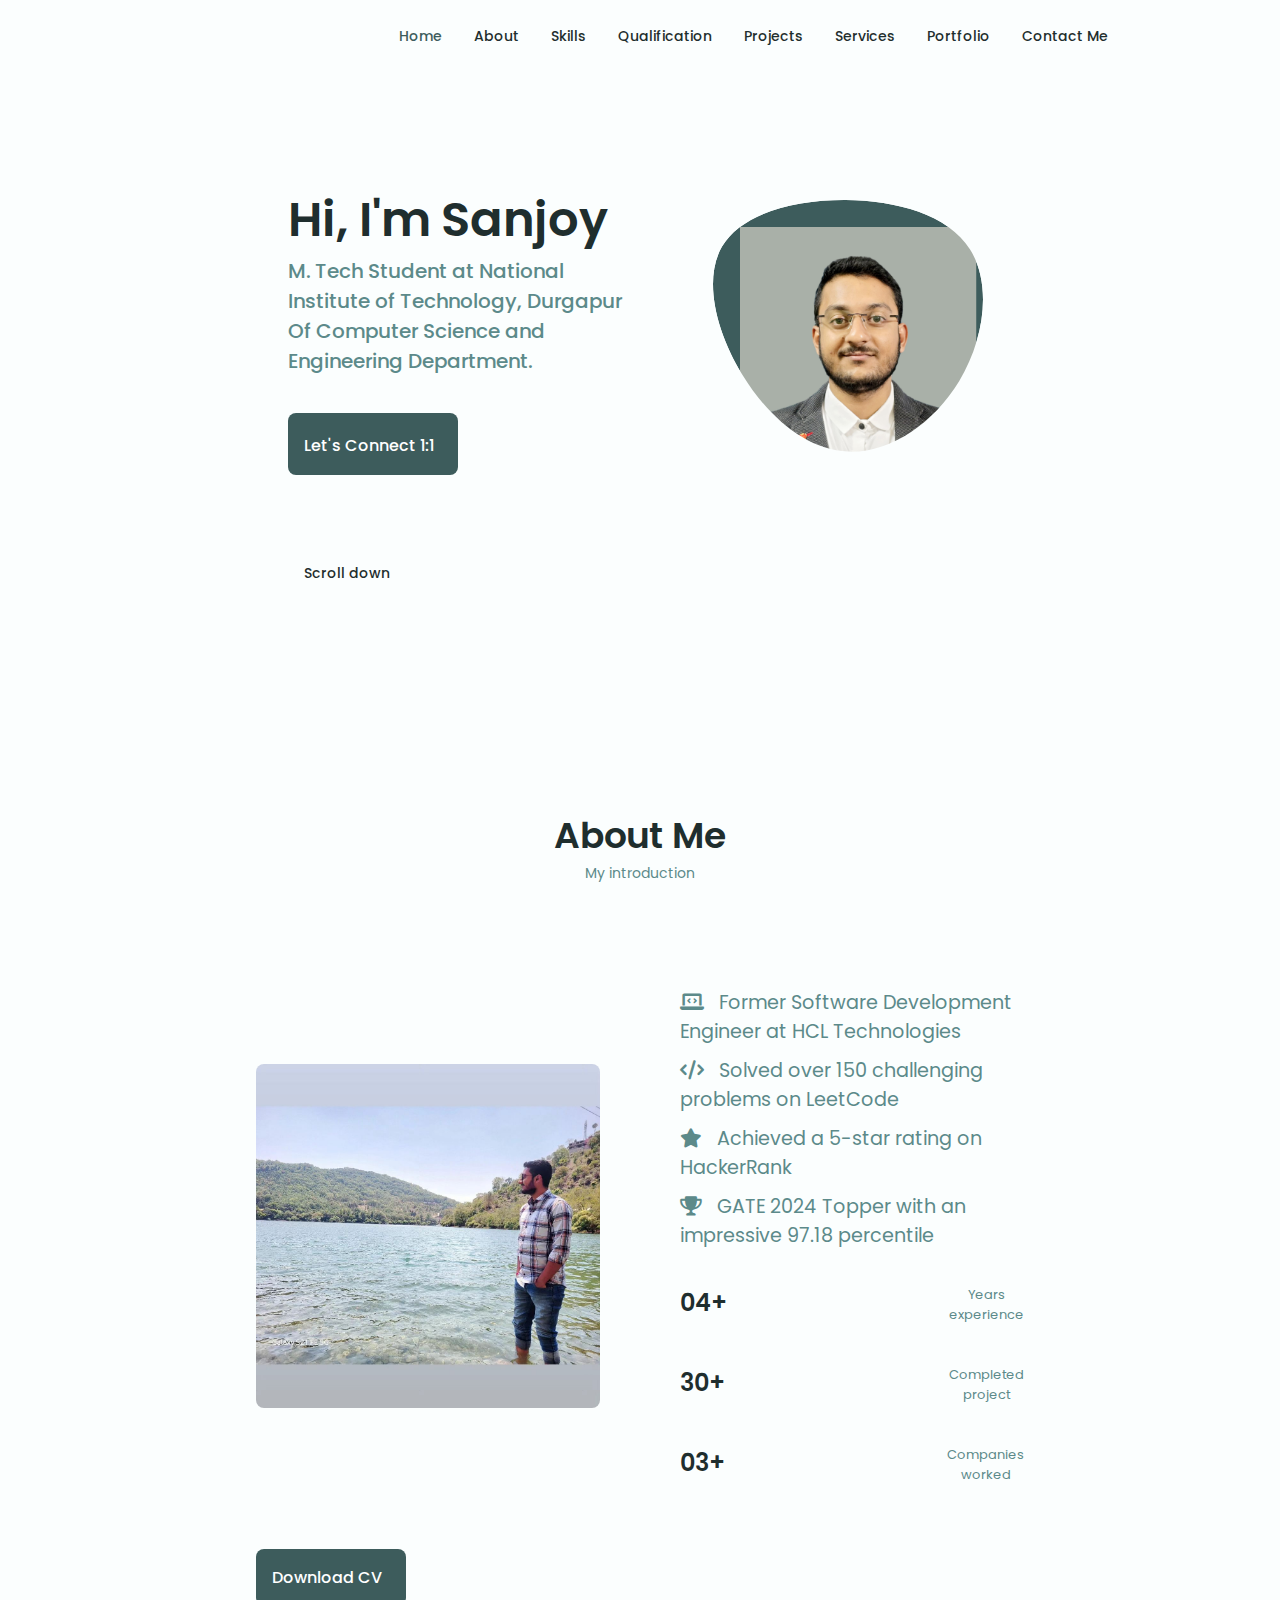
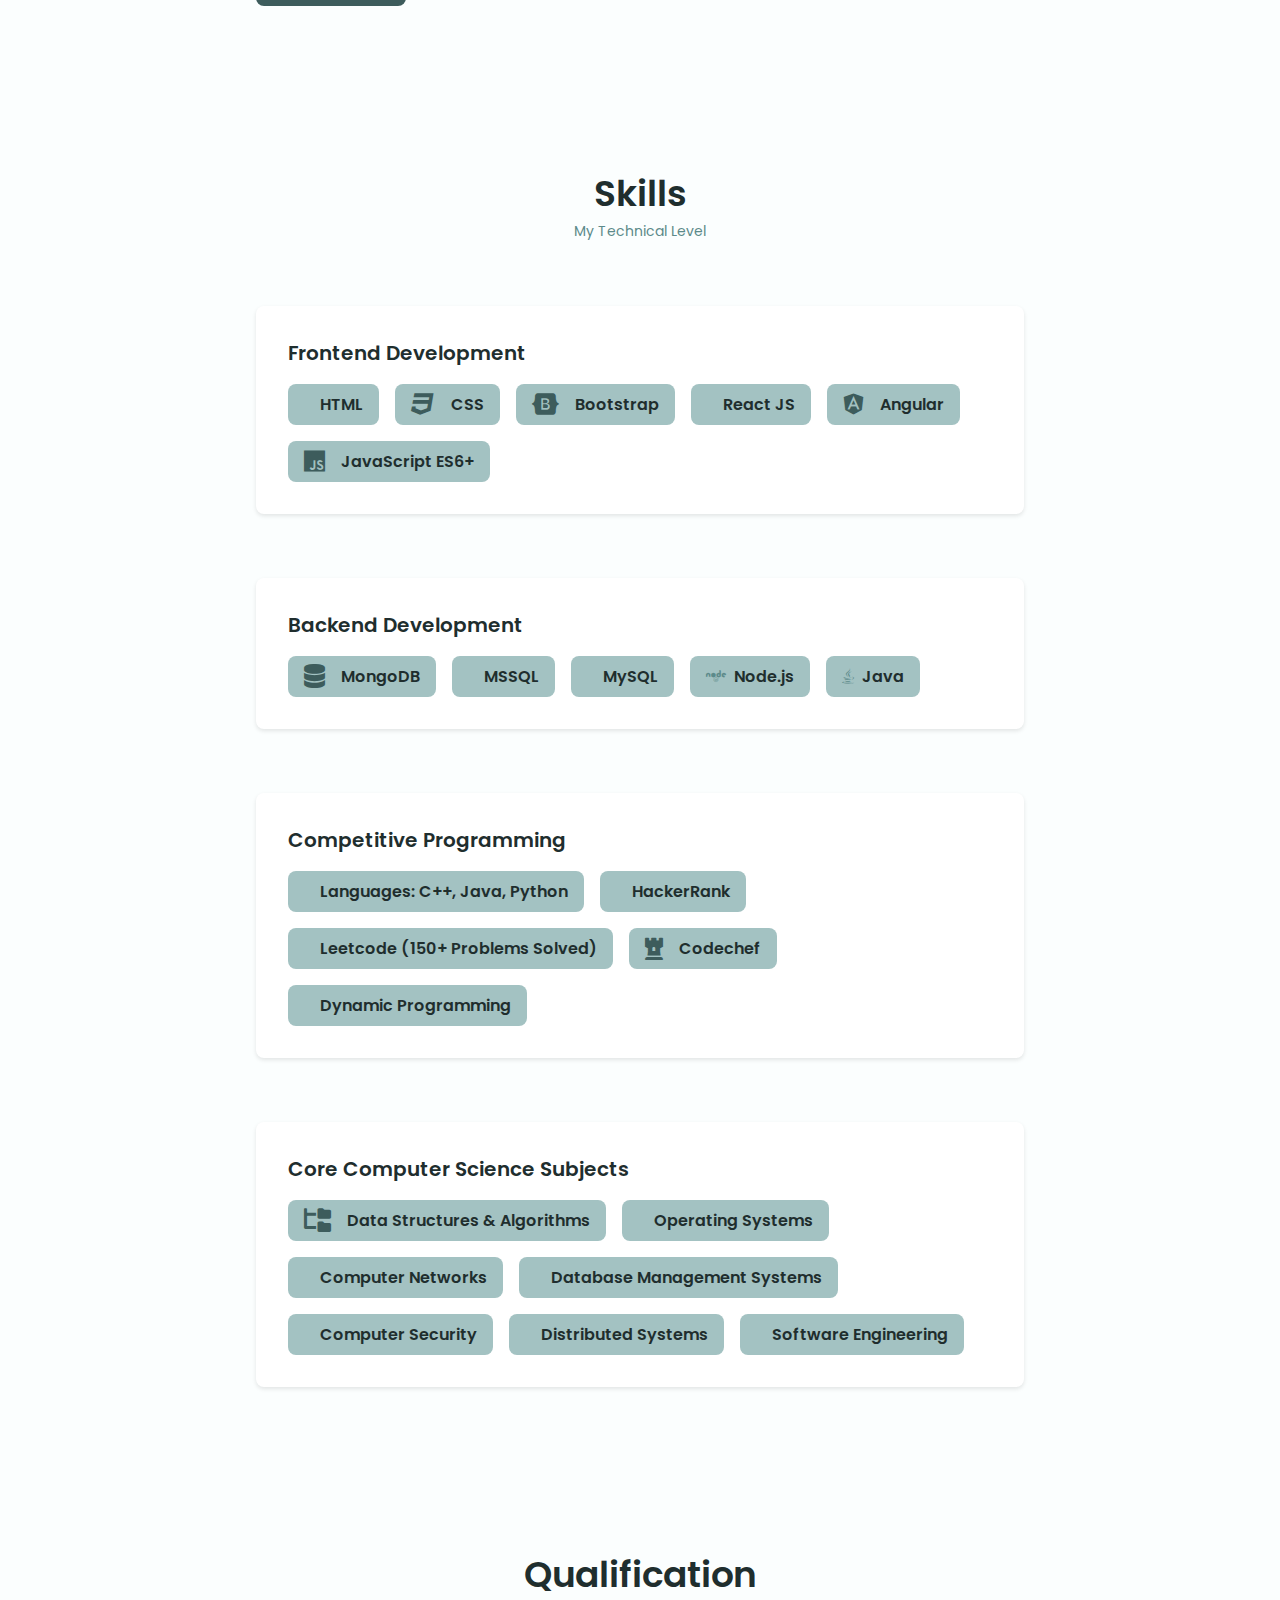
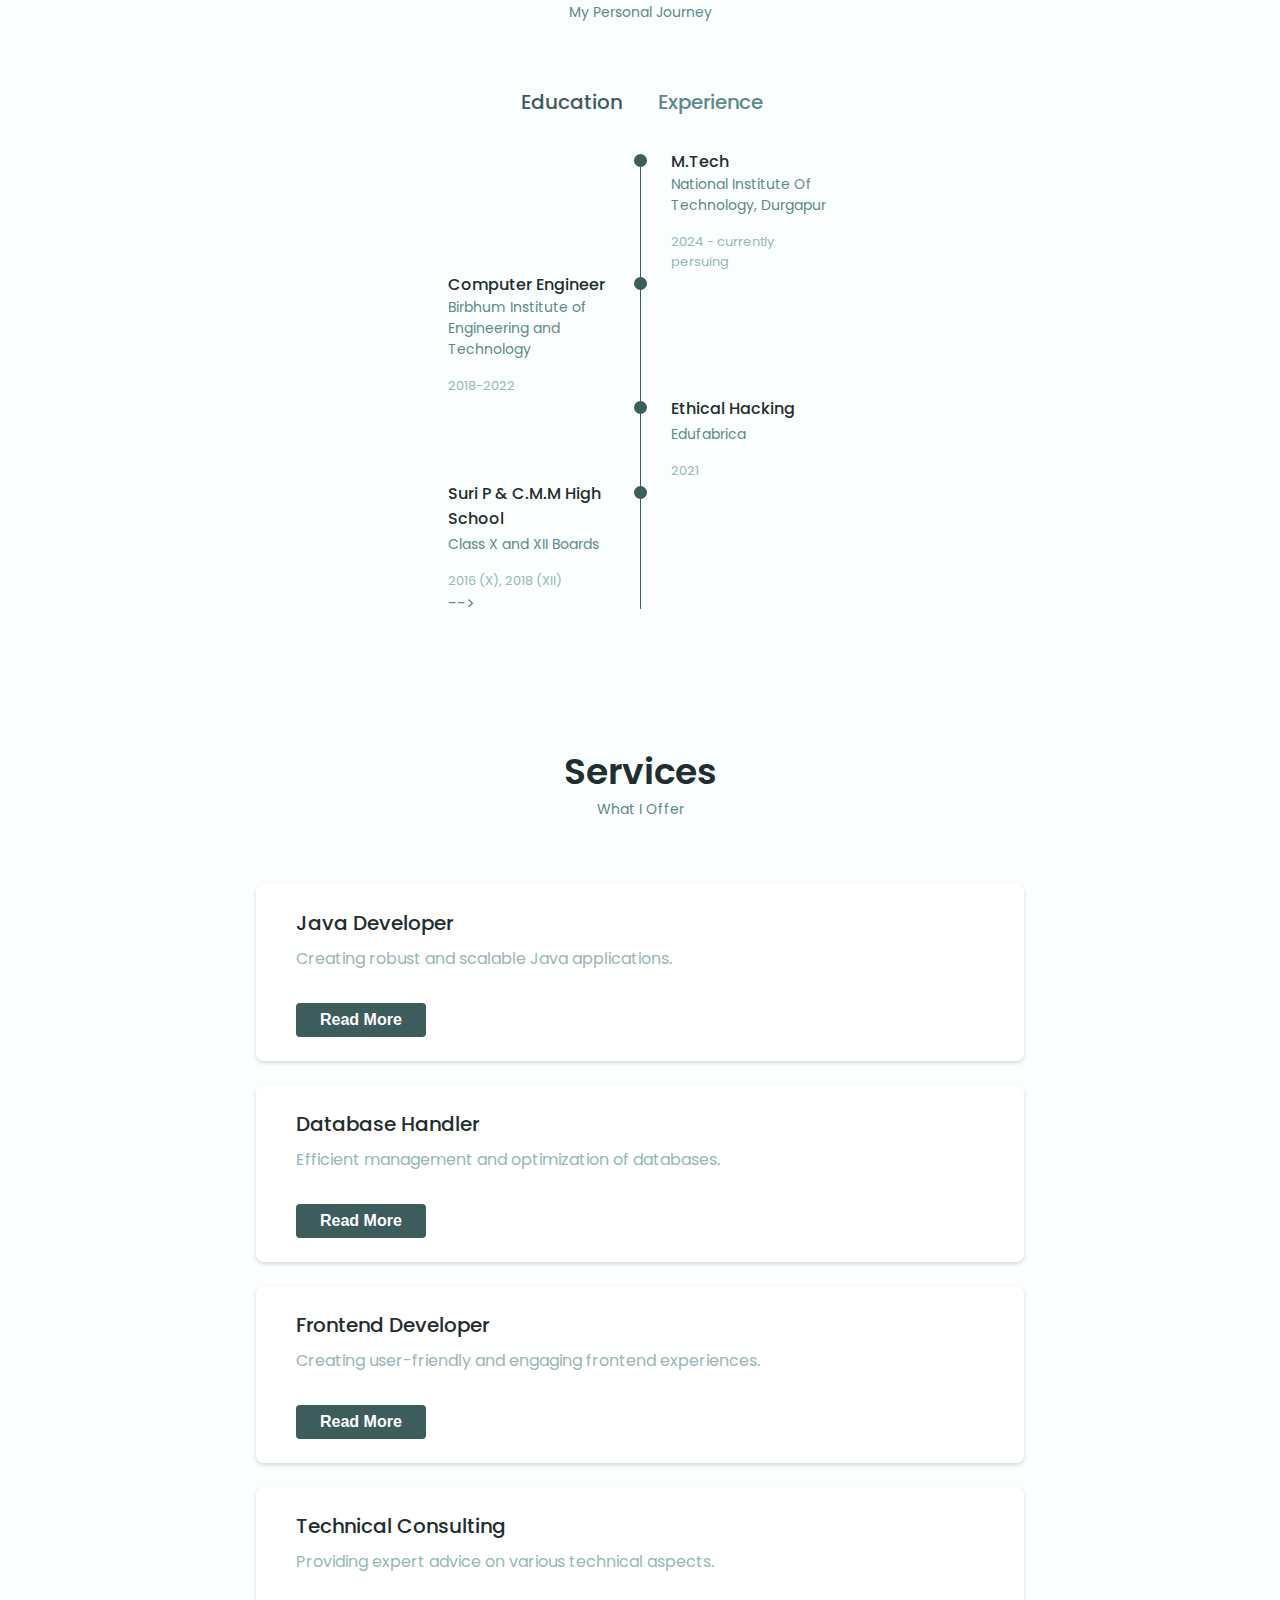
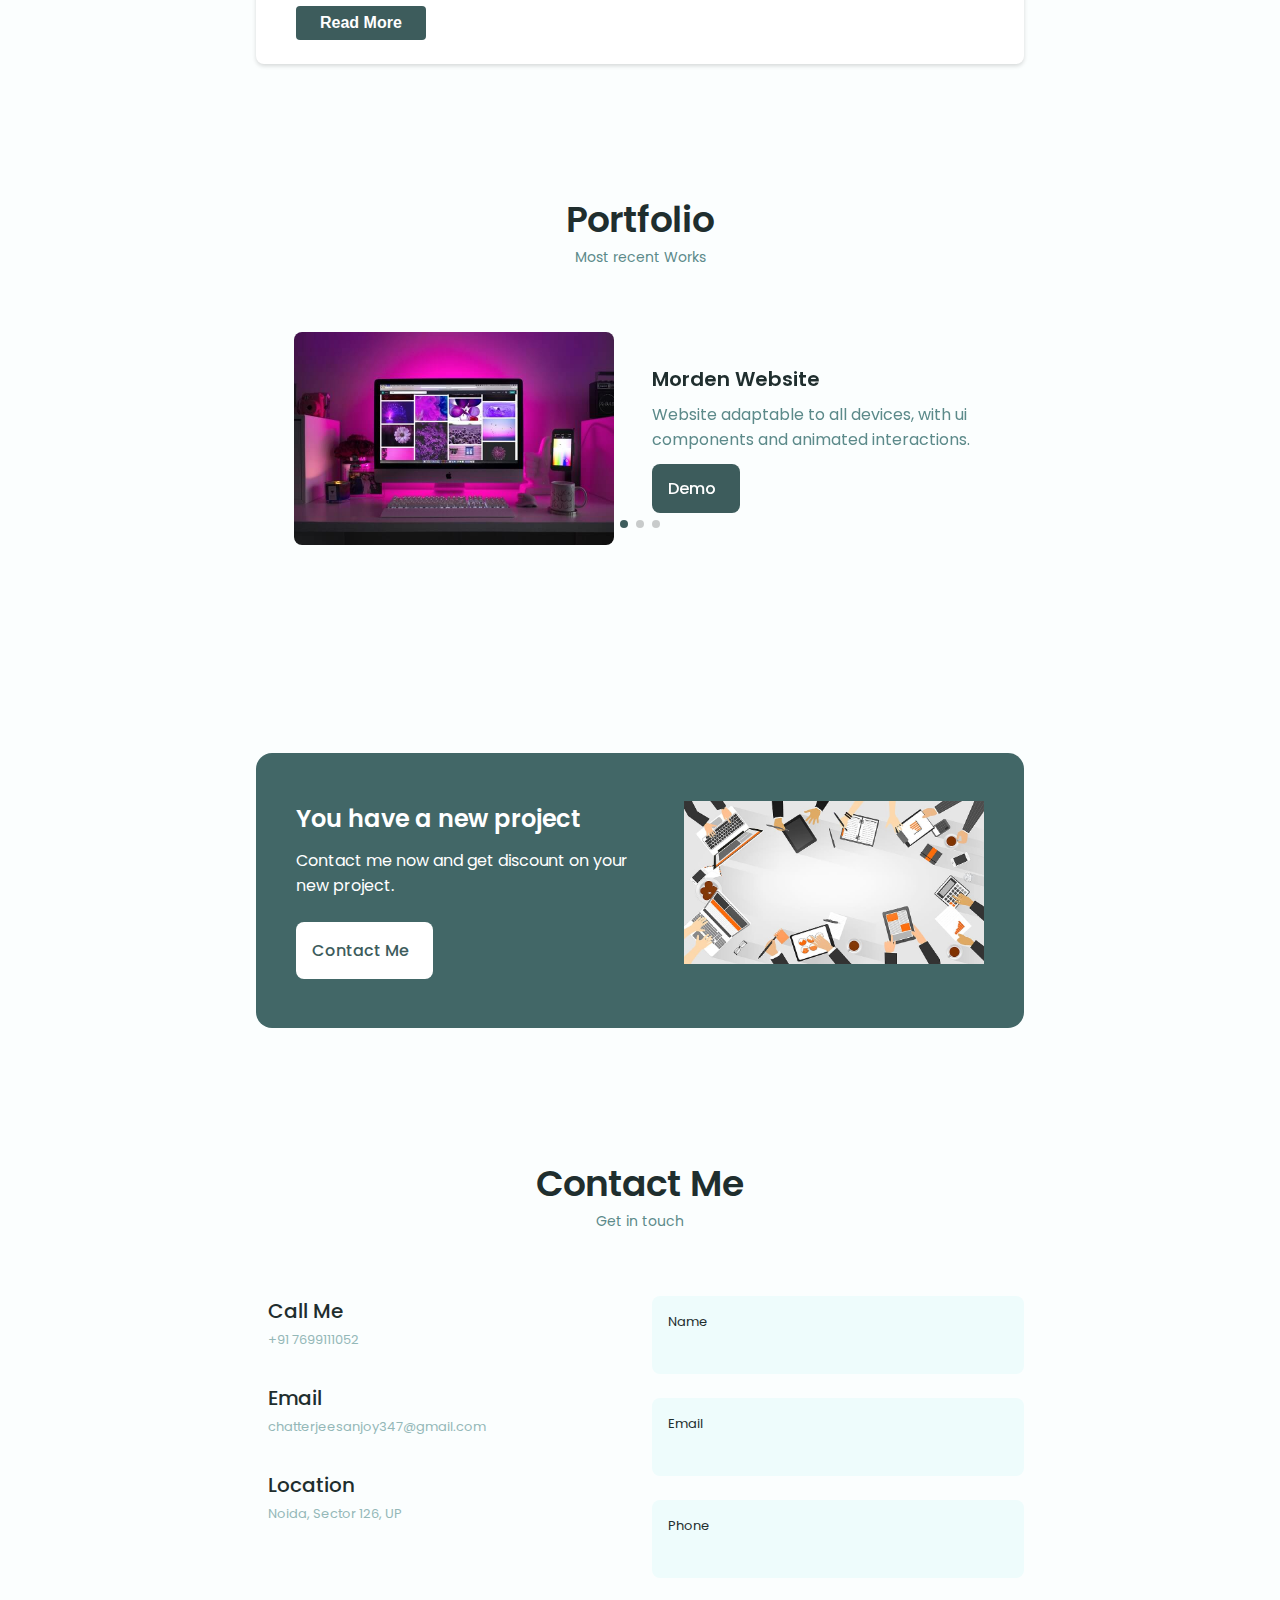
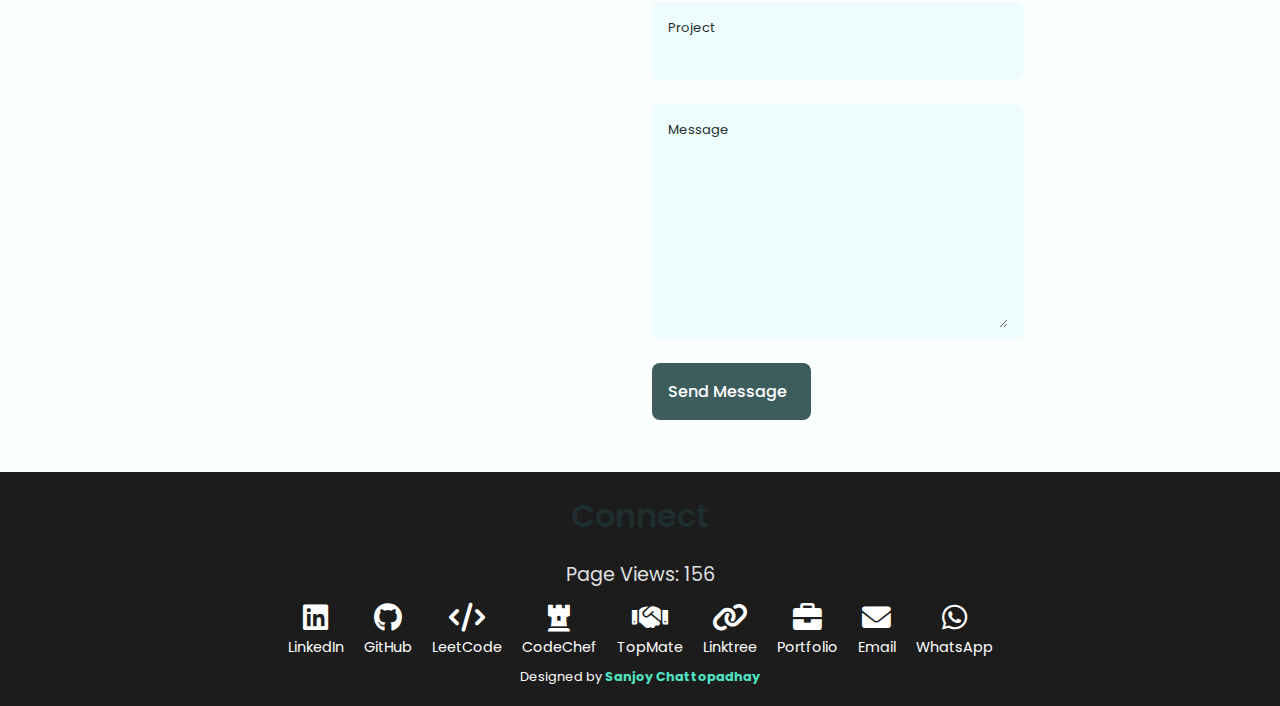
==== commit 05127a14: "Update index.html" ====
--- a/index.html
+++ b/index.html
@@ -137,7 +137,7 @@
                                     165.547 130.807 187.559 100.226 186.353C69.6454 185.297 41.0228 161.023 21.7403
                                     129.362C2.45776 97.8511 -7.48481 59.1033 6.67581 34.5279C20.9871 10.1032 59.7028
                                     -0.149132 97.9666 0.00163737C136.23 0.303176 174.193 10.857 190.312 36.4879Z" />
-                <image class="home__blob-img" x='20' y='20' href="Img/dp1.png" class="hover-image" />
+                <image class="home__blob-img" x='20' y='20' href="Img/sanjoy.jpg" class="hover-image" />
               </g>
             </svg>
           </div>
--- a/CSS/style.css
+++ b/CSS/style.css
@@ -6,22 +6,26 @@
     --header-height: 3rem;
 
     /*========== Colors ==========*/
-    /* Change favorite color */
-    --hue-color: 028; /*Purple 250 - Green 142 - Blue 230 - Pink 340*/
+     /*========== Colors ==========*/
+    /* Base green color */
+    --hue-color: 180; /* Hue for a green color similar to #3e5c5c */
+    --saturation: 20%; /* Saturation for a green color similar to #3e5c5c */
+    --lightness: 30%; /* Lightness for a green color similar to #3e5c5c */
 
     /* HSL color mode */
-    --first-color: hsl(var(--hue-color), 69%, 61%);
-    --first-color-second: hsl(var(--hue-color), 69%, 61%);
-    --first-color-alt: hsl(var(--hue-color), 57%, 53%);
-    --first-color-lighter: hsl(var(--hue-color), 92%, 85%);
-    --title-color: hsl(var(--hue-color), 8%, 15%);
-    --text-color: hsl(var(--hue-color), 8%, 45%);
-    --text-color-light: hsl(var(--hue-color), 8%, 65%);
-    --input-color: hsl(var(--hue-color), 70%, 96%);
-    --body-color: hsl(var(--hue-color), 60%, 99%);
-    --container-color: #fff ;
-    --scroll-bar-color: hsl(var(--hue-color), 12%, 90%);
-    --scroll-thumb-color: hsl(var(--hue-color), 12%, 80%);
+    --first-color: hsl(var(--hue-color), var(--saturation), var(--lightness));
+    --first-color-second: hsl(var(--hue-color), calc(var(--saturation) * 1.1), calc(var(--lightness) * 1.1));
+    --first-color-alt: hsl(var(--hue-color), calc(var(--saturation) * 0.9), calc(var(--lightness) * 0.9));
+    --first-color-lighter: hsl(var(--hue-color), var(--saturation), calc(var(--lightness) + 40%));
+    --title-color: hsl(var(--hue-color), var(--saturation), calc(var(--lightness) - 15%));
+    --text-color: hsl(var(--hue-color), var(--saturation), calc(var(--lightness) + 15%));
+    --text-color-light: hsl(var(--hue-color), var(--saturation), calc(var(--lightness) + 35%));
+    --input-color: hsl(var(--hue-color), calc(var(--saturation) * 3.5), calc(var(--lightness) + 66%));
+    --body-color: hsl(var(--hue-color), calc(var(--saturation) * 3), calc(var(--lightness) + 69%));
+    --container-color: #fff;
+    --scroll-bar-color: hsl(var(--hue-color), calc(var(--saturation) * 0.6), calc(var(--lightness) + 60%));
+    --scroll-thumb-color: hsl(var(--hue-color), calc(var(--saturation) * 0.6), calc(var(--lightness) + 50%));
+
 
     /*========== Font and typography ==========*/
     --body-font: 'Poppins', sans-serif;;
@@ -305,7 +309,7 @@
 }
 
 .home__blob-img{
-    width: 200px;
+    width: 175px;
 }
 
 .home__data{
@@ -354,6 +358,60 @@
 .home__scroll-arrow{
     font-size: 1.25rem;
 }
+
+/*============================ Added ============================*/
+.about__list {
+    list-style: none; /* Removes the default list numbering */
+    padding: 0; /* Removes default padding */
+    font-size: 1.2em; /* Increases font size */
+  }
+  
+  .about__list li {
+    margin-bottom: 10px; /* Adds space between list items */
+  }
+  
+  .about__list i {
+    margin-right: 10px; /* Adds space between icon and text */
+  }
+  
+  
+  .view-count {
+    text-align: center;
+    margin-top: 20px;
+    font-size: 1.2em;
+  }
+
+  /* Basic style for the image container */
+.image-container {
+    display: inline-block;
+    position: relative;
+  }
+  
+  /* Style for the image */
+  .hover-image {
+    display: block;
+    width: 100%;
+    height: auto;
+    transition: transform 0.3s ease, filter 0.3s ease;
+  }
+  
+  /* Hover effect: zoom in the image */
+  .hover-image:hover {
+    transform: scale(1.1);
+  }
+  
+  /* Hover effect: apply a grayscale filter */
+  .hover-image:hover {
+    filter: grayscale(50%);
+  }
+  
+  /* Hover effect: add a border and shadow */
+  .hover-image:hover {
+    border: 5px solid #1b4e04; /* Red border on hover */
+    box-shadow: 0 4px 8px rgba(0, 0, 0, 0.5);
+  }
+  
+  
 /*==================== BUTTONS ====================*/
 .button{
     display: inline-block;
@@ -443,141 +501,63 @@
     justify-content: center;
 }
 /*==================== SKILLS ====================*/
-.skills__container{
-    row-gap: 0;
-}
-
-.skills__header{
+.skills__container {
+    row-gap: 2rem;
+    display: flex;
+    flex-wrap: wrap;
+    justify-content: space-between;
+}
+
+.skills__content {
+    background-color: var(--container-color);
+    padding: 2rem;
+    border-radius: .5rem;
+    box-shadow: 0 2px 4px rgba(0, 0, 0, 0.1);
+    width: 100%;
+    margin-bottom: 2rem;
+}
+
+.skills__title {
+    font-size: var(--h3-font-size);
+    font-weight: var(--font-semi-bold);
+    color: var(--title-color);
     display: flex;
     align-items: center;
-    margin-bottom: var(--mb-2-5);
-    cursor: pointer;
-}
-
-.skills__icon,
-.skills__arrow{
-    font-size: 2rem;
-    color: var(--first-color);
-}
-
-.skills__icon{
-    margin-right: var(--mb-0-75);
-}
-
-.skills__title{
-    font-size: var(--h3-font-size);
-}
-
-.skills__subtitle{
-    font-size: var(--small-font-size);
-    color: var(--text-color-light);
-}
-
-.skills__arrow{
-    margin-left: auto;
-    transition: .4s;
-}
-
-.skills__list{
-    row-gap: 1.5rem;
-    padding-left: 2.7rem;
-    
-}
-
-.skills__titles{
-    display: flex;
-    justify-content: space-between;
-    margin-bottom: var(--mb-0-5);
-
-}
-
-.skills__name{
+    margin-bottom: var(--mb-1);
+}
+
+.skills__icon {
+    font-size: 1.5rem;
+    color: var(--first-color);
+    margin-right: .5rem;
+}
+
+.skills__list {
+    display: flex;
+    flex-wrap: wrap;
+    gap: 1rem;
+}
+
+.skills__item {
+    display: flex;
+    align-items: center;
+    gap: .5rem;
     font-size: var(--normal-font-size);
     font-weight: var(--font-medium);
-}
-
-.skills__bar,
-.skills__percentage{
-    height: 5px;
-    border-radius: .25rem;
-}
-
-.skills__bar{
     background-color: var(--first-color-lighter);
-}
-
-.skills__percentage{
-    display: block;
-    background-color: var(--first-color);
-
-}
-
-.skills__html{
-    width: 90%;
-}
-
-.skills__css{
-    width: 85%;
-}
-
-.skills__js{
-    width: 50%;
-}
-
-.skills__react{
-    width: 40%;
-}
-
-.skills__bootstrap{
-    width: 80%;
-}
-
-.skills__php{
-    width: 60%;
-}
-
-.skills__node{
-    width: 30%;
-}
-
-.skills__python{
-    width: 80%;
-}
-
-.skills__sql{
-    width: 80%;
-}
-
-.skills__figma{
-    width: 80%;
-}
-
-.skills__sketch{
-    width: 50%;
-}
-
-.skills__photoshop{
-    width: 60%;
-}
-
-.skills__adobexd{
-    width: 90%;
-}
-
-.skills__close .skills__list{
-    height: 0;
-    overflow: hidden;
-}
-
-.skills__open .skills__list{
-    height: max-content;
-    margin-bottom: var(--mb-2-5);
-}
-
-
-.skills__open .skills__arrow{
-    transform: rotate(-180deg); 
-}
+    padding: .5rem 1rem;
+    border-radius: .5rem;
+    transition: background-color 0.3s ease;
+}
+
+.skills__item:hover {
+    background-color: var(--first-color-alt);
+}
+
+.skills__name {
+    color: var(--title-color);
+}
+
 /*==================== QUALIFICATION ====================*/
 .qualification__tabs{
     display: flex;
@@ -651,103 +631,134 @@
 .qualification__button.qualification__active{
     color: var(--first-color);
 }
+
 /*==================== SERVICES ====================*/
-.services__container{
+.services__container {
+    display: flex;
+    flex-direction: column;
     gap: 1.5rem;
-    grid-template-columns: repeat(2, 1fr);
-}
-
-.services__content{
-    position: relative;
-    background-color: var(--container-color);
-    padding: 3.5rem .5rem 1.25rem 1.5rem;
-    border-radius: .25rem;
-    box-shadow: 0 2px 4px rgba(0,0,0,.15);
-    transition: .3s;
-}
-
-.services__content:hover{
-    box-shadow: 0 4px 8px rgba(0,0,0,.15);
-}
-
-.services__icon{
-    display: block;
-    font-size: 1.5rem;
-    color: var(--first-color);
-    margin-bottom: var(--mb-1);
-}
-
-.services__title{
-    font-size: var(--h3-font-size);
-    margin-bottom: var(--mb-1);
-    font-weight: var(--font-medium);
-}
-
-.services__button{
-    cursor: pointer;
-    font-size: var(--small-font-size);
-}
-
-.services__button:hover .button__icon{
-    transform: translateX(.25rem);
-}
-
-.services__modal{
-    position: fixed;
-    top: 0;
-    left: 0;
-    right: 0;
-    bottom: 0;
-    background-color: rgba(0,0,0,.5);
+}
+
+.services__item {
     display: flex;
     align-items: center;
-    justify-content: center;
-    padding: 0 1rem;
-    z-index: var(--z-modal);
-    opacity: 0;
-    visibility: hidden;
-    transition: .3s; 
-}
-
-.services__modal-content{
-    position: relative;
     background-color: var(--container-color);
     padding: 1.5rem;
     border-radius: .5rem;
-}
-
-.services__modal-services{
-    row-gap: 1rem;
-}
-
-.services__modal-service{
-    display: flex;
-}
-
-.services__modal-title{
+    box-shadow: 0 2px 4px rgba(0,0,0,.15);
+    transition: transform 0.3s, box-shadow 0.3s;
+    cursor: pointer;
+    position: relative;
+}
+
+.services__item:hover {
+    transform: scale(1.05);
+    box-shadow: 0 4px 8px rgba(0,0,0,.15);
+}
+
+.services__icon-wrapper {
+    flex-shrink: 0;
+    margin-right: 1rem;
+}
+
+.services__icon {
+    font-size: 2rem;
+    color: var(--first-color);
+}
+
+.services__details {
+    flex: 1;
+}
+
+.services__title {
     font-size: var(--h3-font-size);
+    margin-bottom: var(--mb-0-5);
     font-weight: var(--font-medium);
-    margin-bottom: var(--mb-1-5);
-}
-
-.services__modal-close{
+}
+
+.services__description {
+    font-size: var(--normal-font-size);
+    margin-bottom: var(--mb-1);
+    color: var(--text-color-light);
+}
+
+.services__button {
+    display: inline-block;
+    margin-top: 1rem;
+    padding: 0.5rem 1.5rem;
+    background-color: var(--first-color);
+    color: #fff;
+    border: none;
+    border-radius: .25rem;
+    cursor: pointer;
+    transition: background-color 0.3s, transform 0.3s;
+    position: relative;
+    overflow: hidden;
+    font-family: 'Arial', sans-serif; /* Change font family here */
+    font-size: 1rem; /* Adjust font size if needed */
+    font-weight: bold; /* Make font bold */
+}
+
+.services__button:hover {
+    background-color: darken(var(--first-color), 10%);
+    transform: scale(1.05);
+}
+
+.services__button::after {
+    content: '';
     position: absolute;
-    top: 1rem;
-    right: 1rem;
-    font-size: 1.5rem;
-    color: var(--first-color);
-    cursor: pointer;
-}
-  
-.services__modal-icon{
-    color: var(--first-color);
-    margin-right: var(--mb-0-25);
-}
-/* Active Modal */
-.active-modal{
-    opacity: 1;
-    visibility: visible;
-}
+    top: 50%;
+    left: 50%;
+    width: 300%;
+    height: 300%;
+    background: rgba(255, 255, 255, 0.2);
+    transition: transform 0.5s;
+    transform: translate(-50%, -50%) scale(0);
+    border-radius: 50%;
+}
+
+.services__button:hover::after {
+    transform: translate(-50%, -50%) scale(1);
+}
+
+.services__more-content {
+    max-height: 0;
+    overflow: hidden;
+    transition: max-height 0.5s ease-out, padding 0.5s ease-out;
+    padding: 0;
+}
+
+.services__more-content.active {
+    max-height: 1000px; /* Adjust as needed */
+    padding: 1rem 0;
+}
+
+.services__more-content ul {
+    list-style: none;
+    padding: 0;
+    margin: 0;
+}
+
+.services__more-content li {
+    display: flex;
+    align-items: center;
+    margin-bottom: 0.5rem;
+}
+
+.services__more-icon {
+    color: var(--first-color);
+    margin-right: 0.5rem;
+}
+
+@keyframes slideIn {
+    from {
+        max-height: 0;
+    }
+    to {
+        max-height: 1000px; /* Adjust as needed */
+    }
+}
+
 
 /*==================== PORTFOLIO ====================*/
 .portfolio__container{
@@ -923,62 +934,141 @@
     padding: .25rem .5rem .5rem 0;
 }
 /*==================== FOOTER ====================*/
-.footer{
-    padding-top: 2rem;
-}
-
-.footer__container{
-    row-gap: 3.5rem;
-}
-
-.footer__bg{
-    background-color: var(--first-color-second);
-    padding: 2rem 0 3rem;
-
-}
-
-.footer__title{
-    font-size: var(--h1-font-size);
-    margin-bottom: var(--mb-0-25);
-}
-
-.footer__subtitle{
-    font-size: var(--small-font-size);
-}
-
-.footer__links{
+
+footer {
+    text-align: center;
+    margin-top: 20px;
+}
+
+footer a {
+    color: var(--header-color);
+    text-decoration: none;
+    font-size: 1em;
+    transition: color 0.3s;
+}
+
+footer a:hover {
+    color: var(--button-hover);
+}
+
+/* Footer Styles */
+/* Dark Footer Theme Colors */
+:root {
+    --footer-background: #1c1c1c; /* Darker background color for footer */
+    --footer-text-color: #e0e0e0; /* Light text color for better contrast */
+    --footer-link-color: #9e9e9e; /* Lighter color for links */
+    --footer-link-hover-color: #ffffff; /* Color for links on hover */
+    --footer-header-color: #ffffff; /* Header text color */
+}
+/* Footer Section */
+footer {
+    text-align: center;
+    margin-top: 20px;
+    padding: 20px;
+    background-color: var(--footer-background);
+    color: var(--footer-text-color);
+}
+
+footer a {
+    color: var(--footer-link-color);
+    text-decoration: none;
+    font-size: 1em;
+    transition: color 0.3s;
+}
+
+footer a:hover {
+    color: var(--footer-link-hover-color);
+}
+
+.footer-container {
     display: flex;
     flex-direction: column;
-    row-gap: 1.5rem;
-}
-
-.footer__link:hover{
-    color: var(--first-color-lighter);
-}
-
-.footer__social{
-    font-size: 1.25rem;
-    margin-right: var(--mb-1-5);
-}
-
-.footer__social:hover{
-    color: var(--first-color-lighter);
-}
-
-.footer__copy{
-    font-size: var(--smaller-font-size);
+    align-items: center;
+    gap: 10px; /* Space between items */
+}
+
+.footer-container img {
+    width: 30px; /* Slightly smaller icons */
+    height: 30px;
+    margin-top: 10px;
+}
+
+.footer-container .footer-text {
+    margin-bottom: 10px;
+}
+
+.footer-text h2 {
+    font-size: 1.2em;
+    color: var(--footer-header-color);
+    margin: 0;
+}
+
+.styled-hr {
+    border: none;
+    height: 1px;
+    background: linear-gradient(to right, var(--footer-background), var(--footer-text-color), var(--footer-background));
+    margin: 20px 0;
+}
+
+
+footer .footer-links {
+    display: flex;
+    flex-wrap: wrap;
+    justify-content: center;
+    gap: 20px;
+    margin-top: 10px;
+}
+
+footer .footer-links div {
     text-align: center;
-    color: var(--text-color-light);
-    margin-top: var(--mb-3);
-}
-
-.footer__title,
-.footer__subtitle,
-.footer__link,
-.footer__social{
-    color: #fff;
-
-}
+}
+
+footer .footer-links a {
+    display: block;
+    color: #ffffff;
+    text-decoration: none;
+    font-size: 0.9em;
+    margin-top: 5px;
+    transition: color 0.3s, transform 0.3s;
+}
+
+footer .footer-links a:hover {
+    color: #eaeaea;
+    transform: scale(1.05);
+}
+
+footer .footer-links i {
+    font-size: 2em;
+    display: block;
+    margin-bottom: 5px;
+}
+
+footer .footer-credit {
+    margin-top: 10px;
+    font-size: 0.8em;
+    color: #ffffff;
+}
+
+.footer-credit a {
+    color: #50e3c2;
+    text-decoration: none;
+    font-weight: bold;
+}
+
+.footer-credit a:hover {
+    text-decoration: underline;
+}
+
+/* Dark Footer Theme Colors */
+:root {
+    --footer-background: #1c1c1c; /* Darker background color for footer */
+    --footer-text-color: #e0e0e0; /* Light text color for better contrast */
+    --footer-link-color: #9e9e9e; /* Lighter color for links */
+    --footer-link-hover-color: #ffffff; /* Color for links on hover */
+    --footer-header-color: #ffffff; /* Header text color */
+}
+
+
 /*========== SCROLL UP ==========*/
 .scrollup{
     position: fixed;
@@ -1317,3 +1407,6 @@
         grid-template-columns: repeat(2, 1fr);
     }
 }
+
+
+
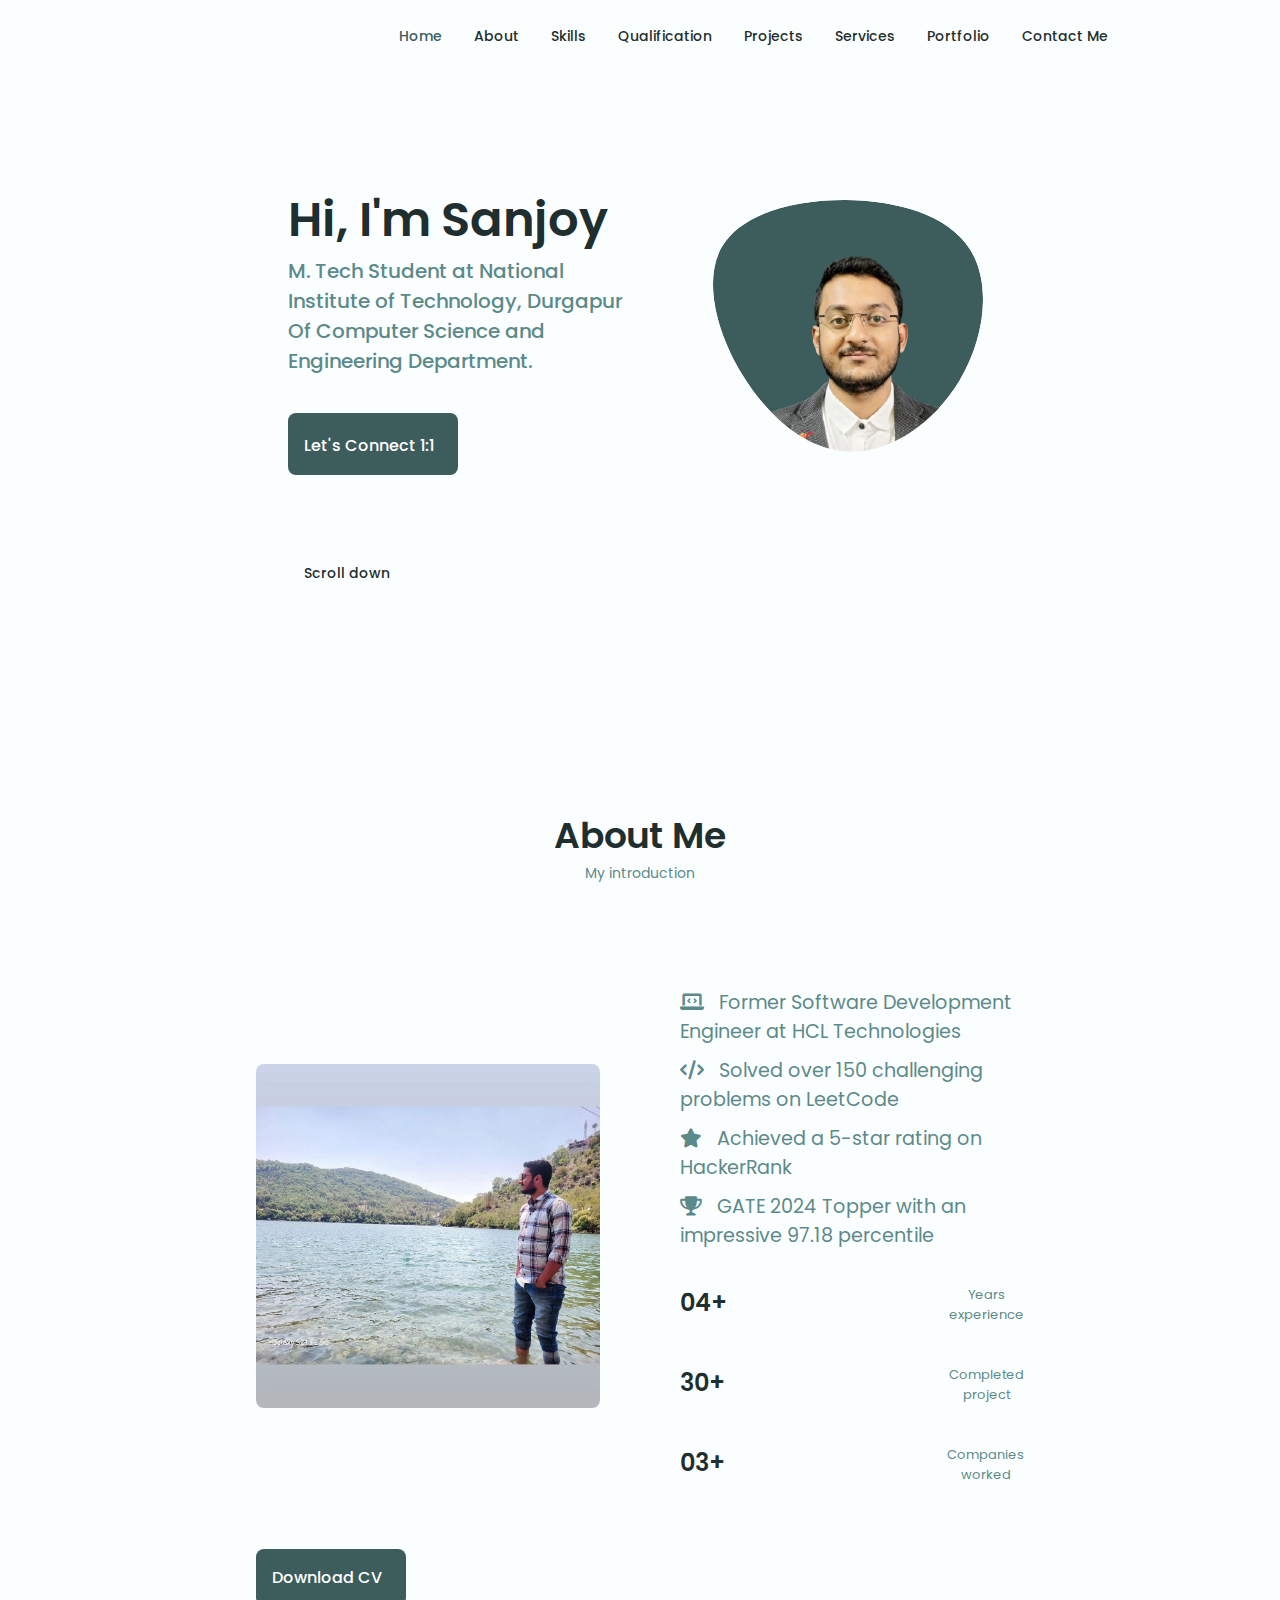
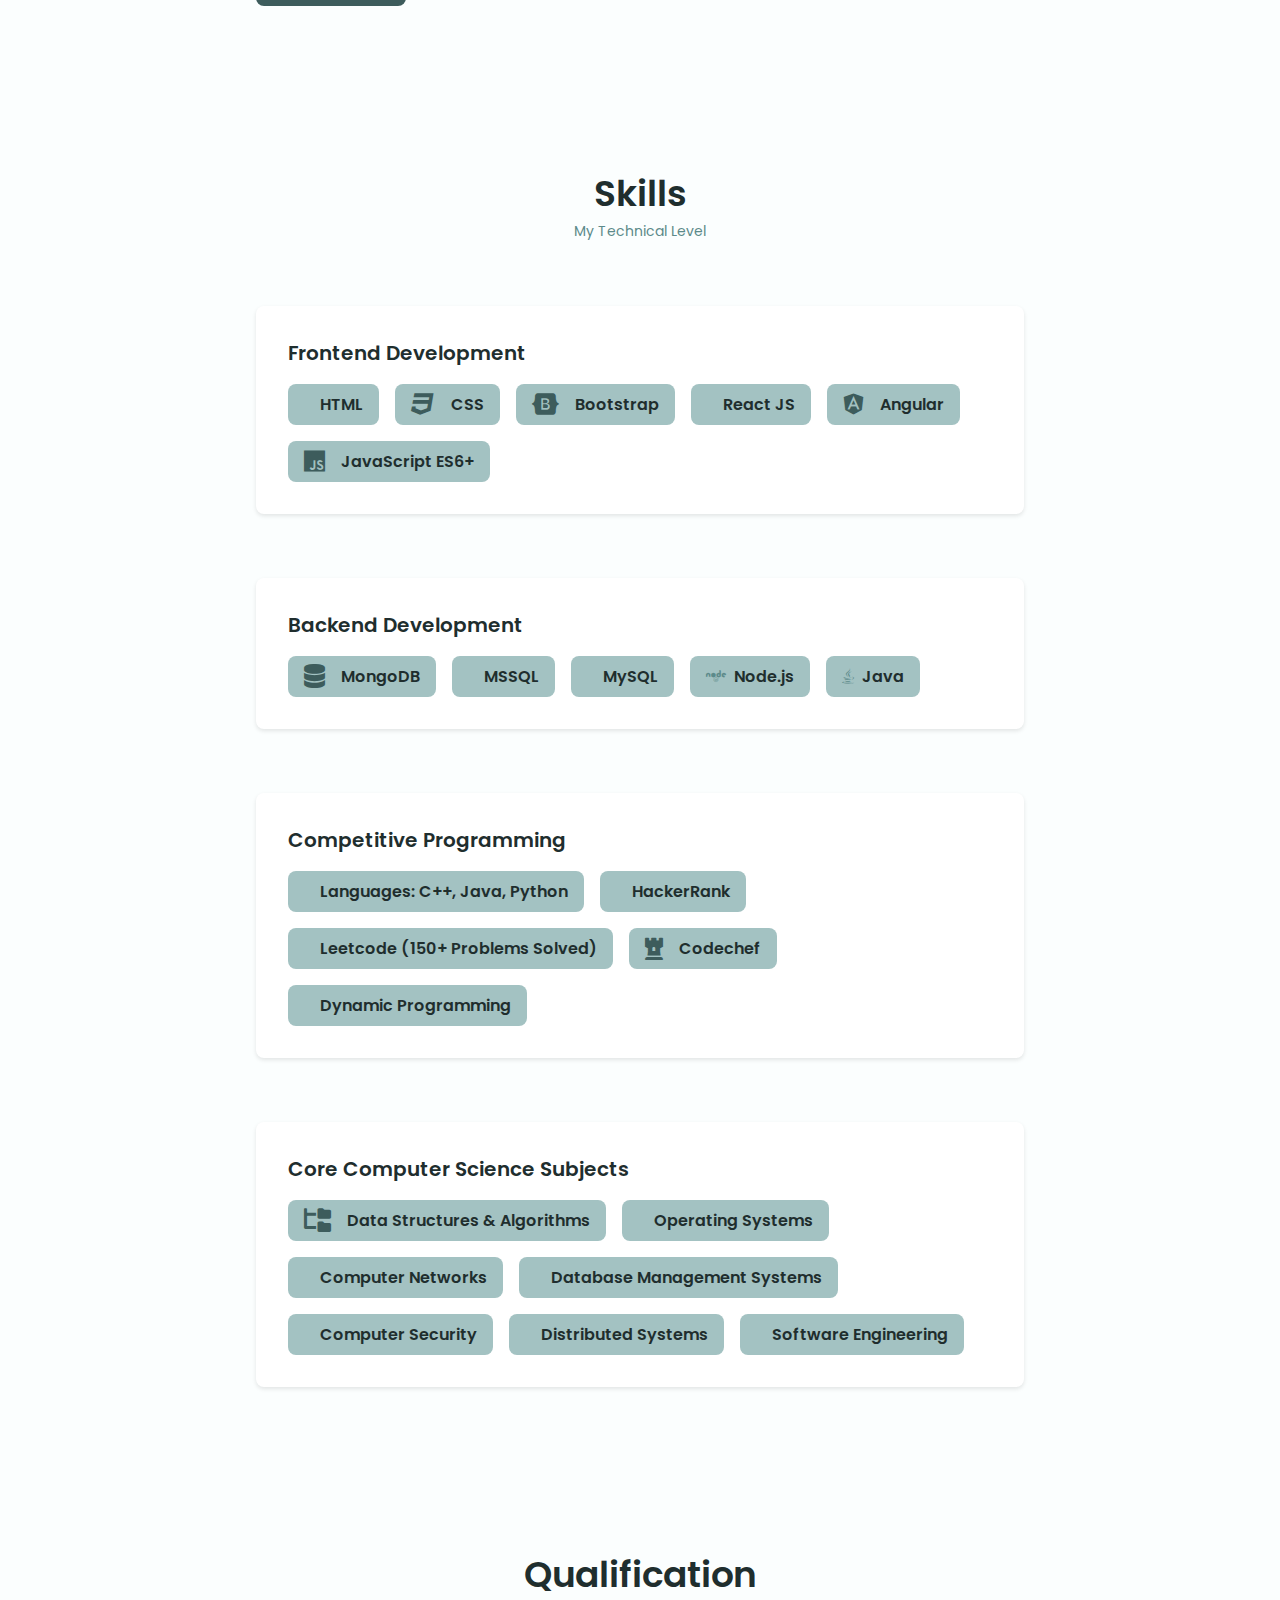
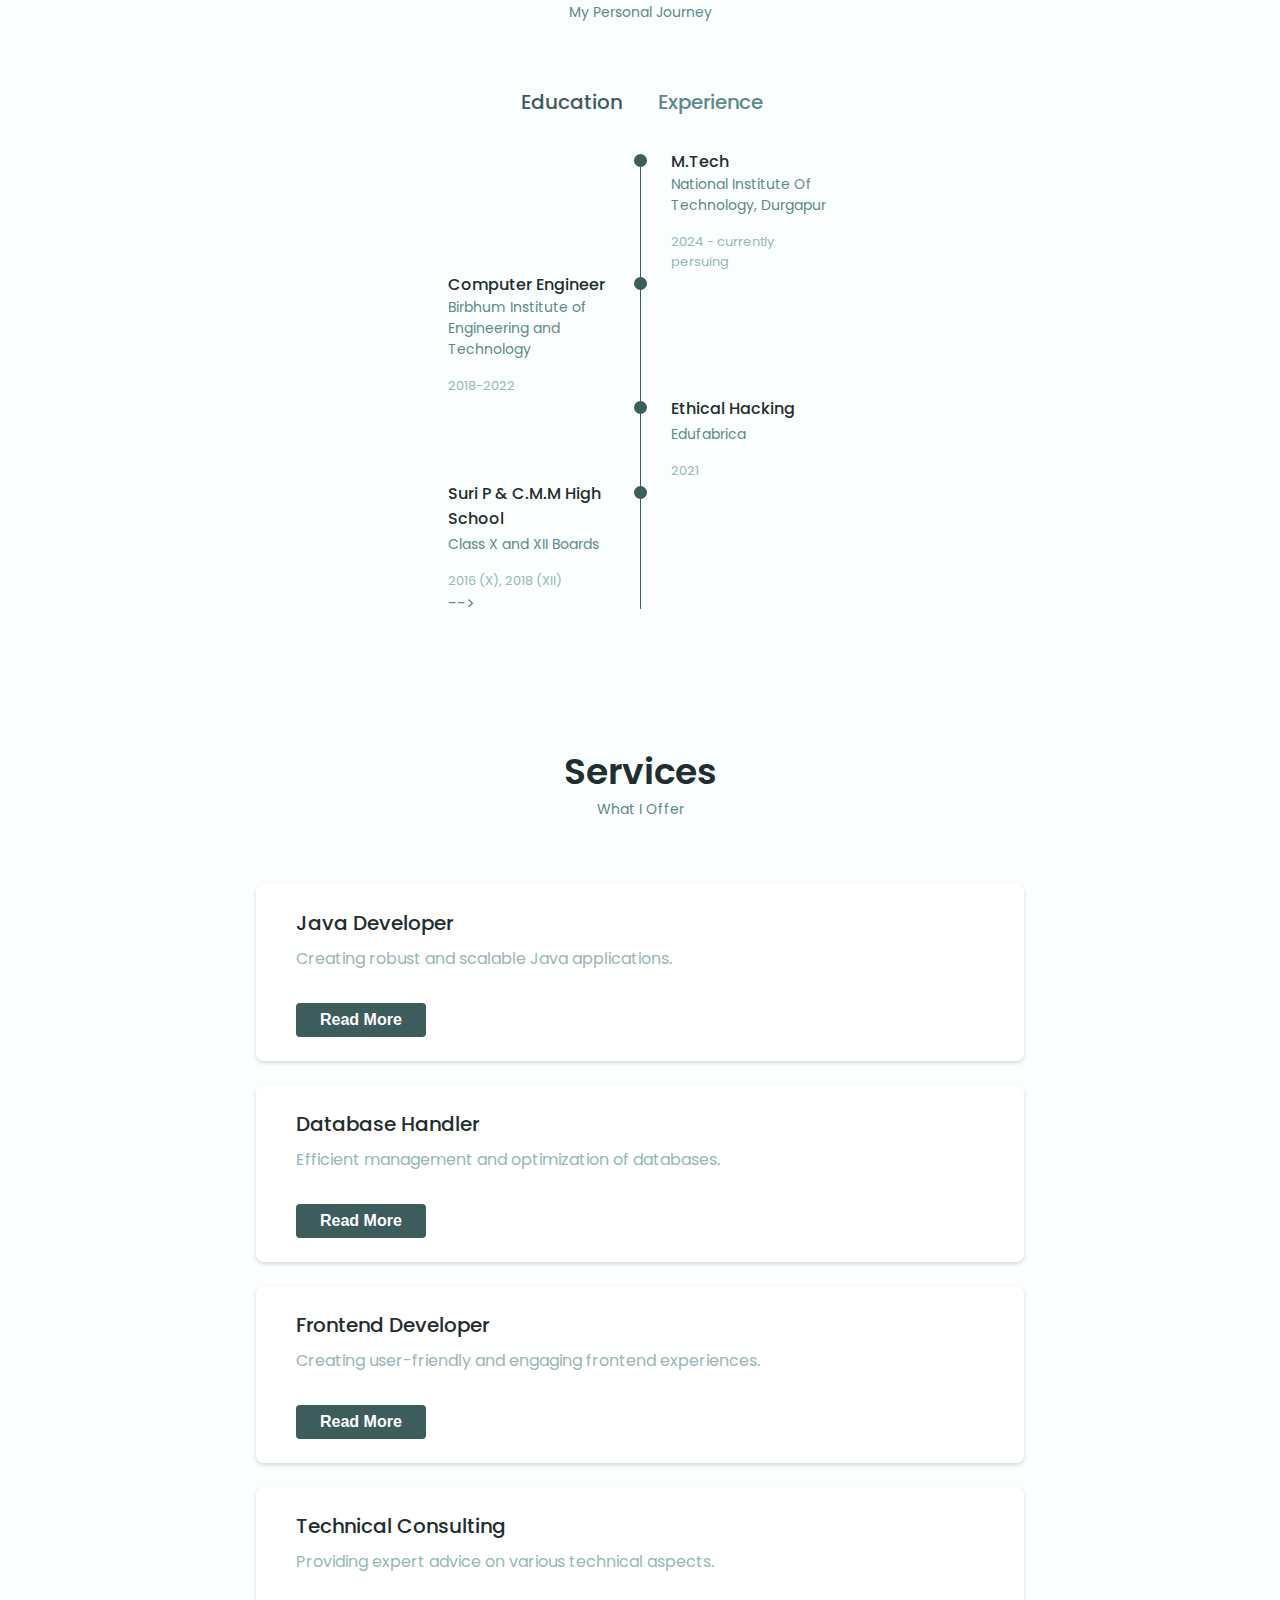
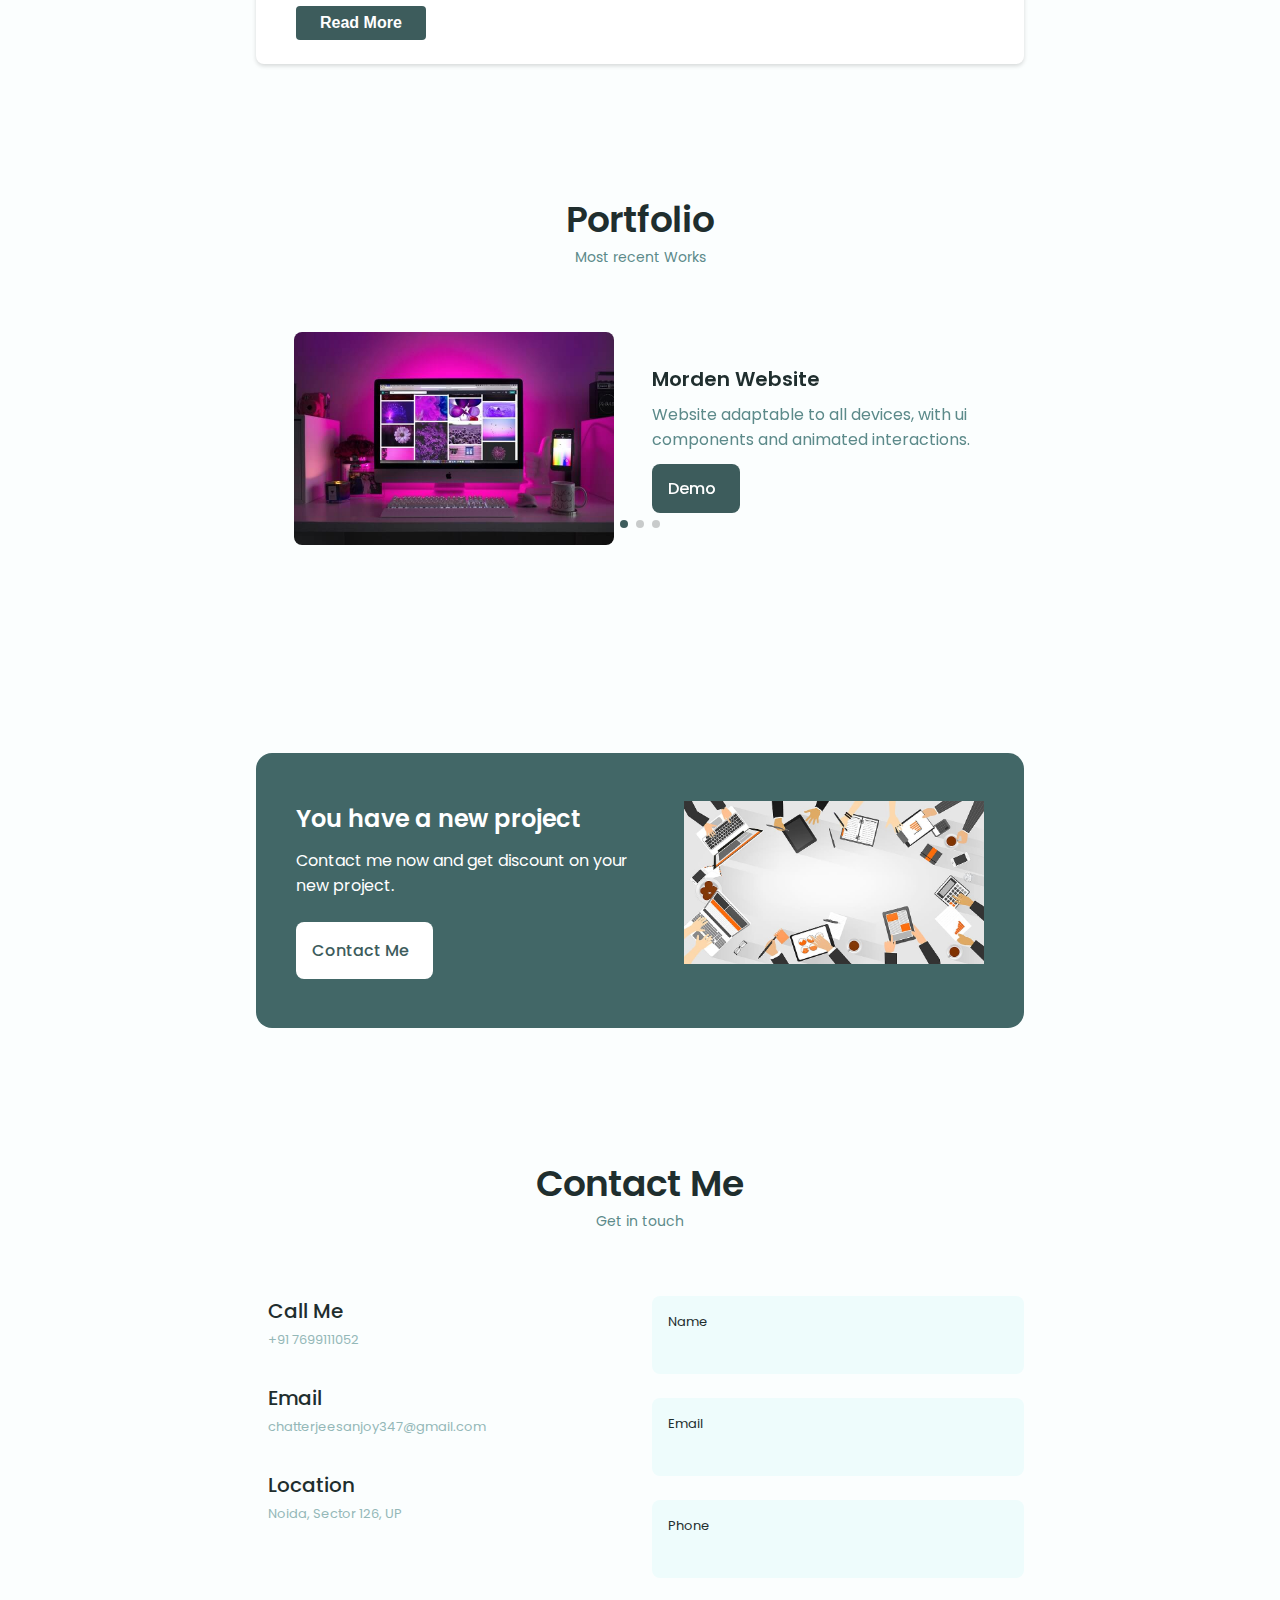
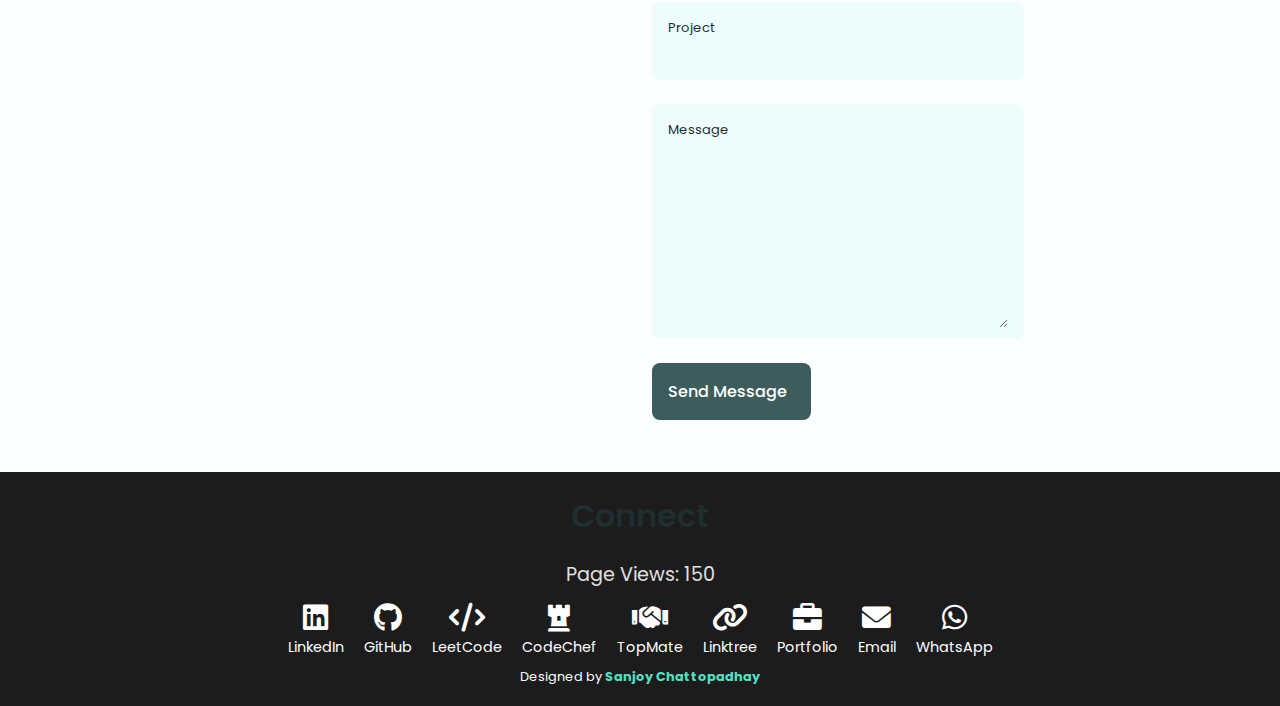
==== commit 7b804419: "Update index.html" ====
--- a/index.html
+++ b/index.html
@@ -137,7 +137,7 @@
                                     165.547 130.807 187.559 100.226 186.353C69.6454 185.297 41.0228 161.023 21.7403
                                     129.362C2.45776 97.8511 -7.48481 59.1033 6.67581 34.5279C20.9871 10.1032 59.7028
                                     -0.149132 97.9666 0.00163737C136.23 0.303176 174.193 10.857 190.312 36.4879Z" />
-                <image class="home__blob-img" x='20' y='20' href="Img/sanjoy.jpg" class="hover-image" />
+                <image class="home__blob-img" x='20' y='20' href="Img/sanjoypreview.png" class="hover-image" />
               </g>
             </svg>
           </div>
